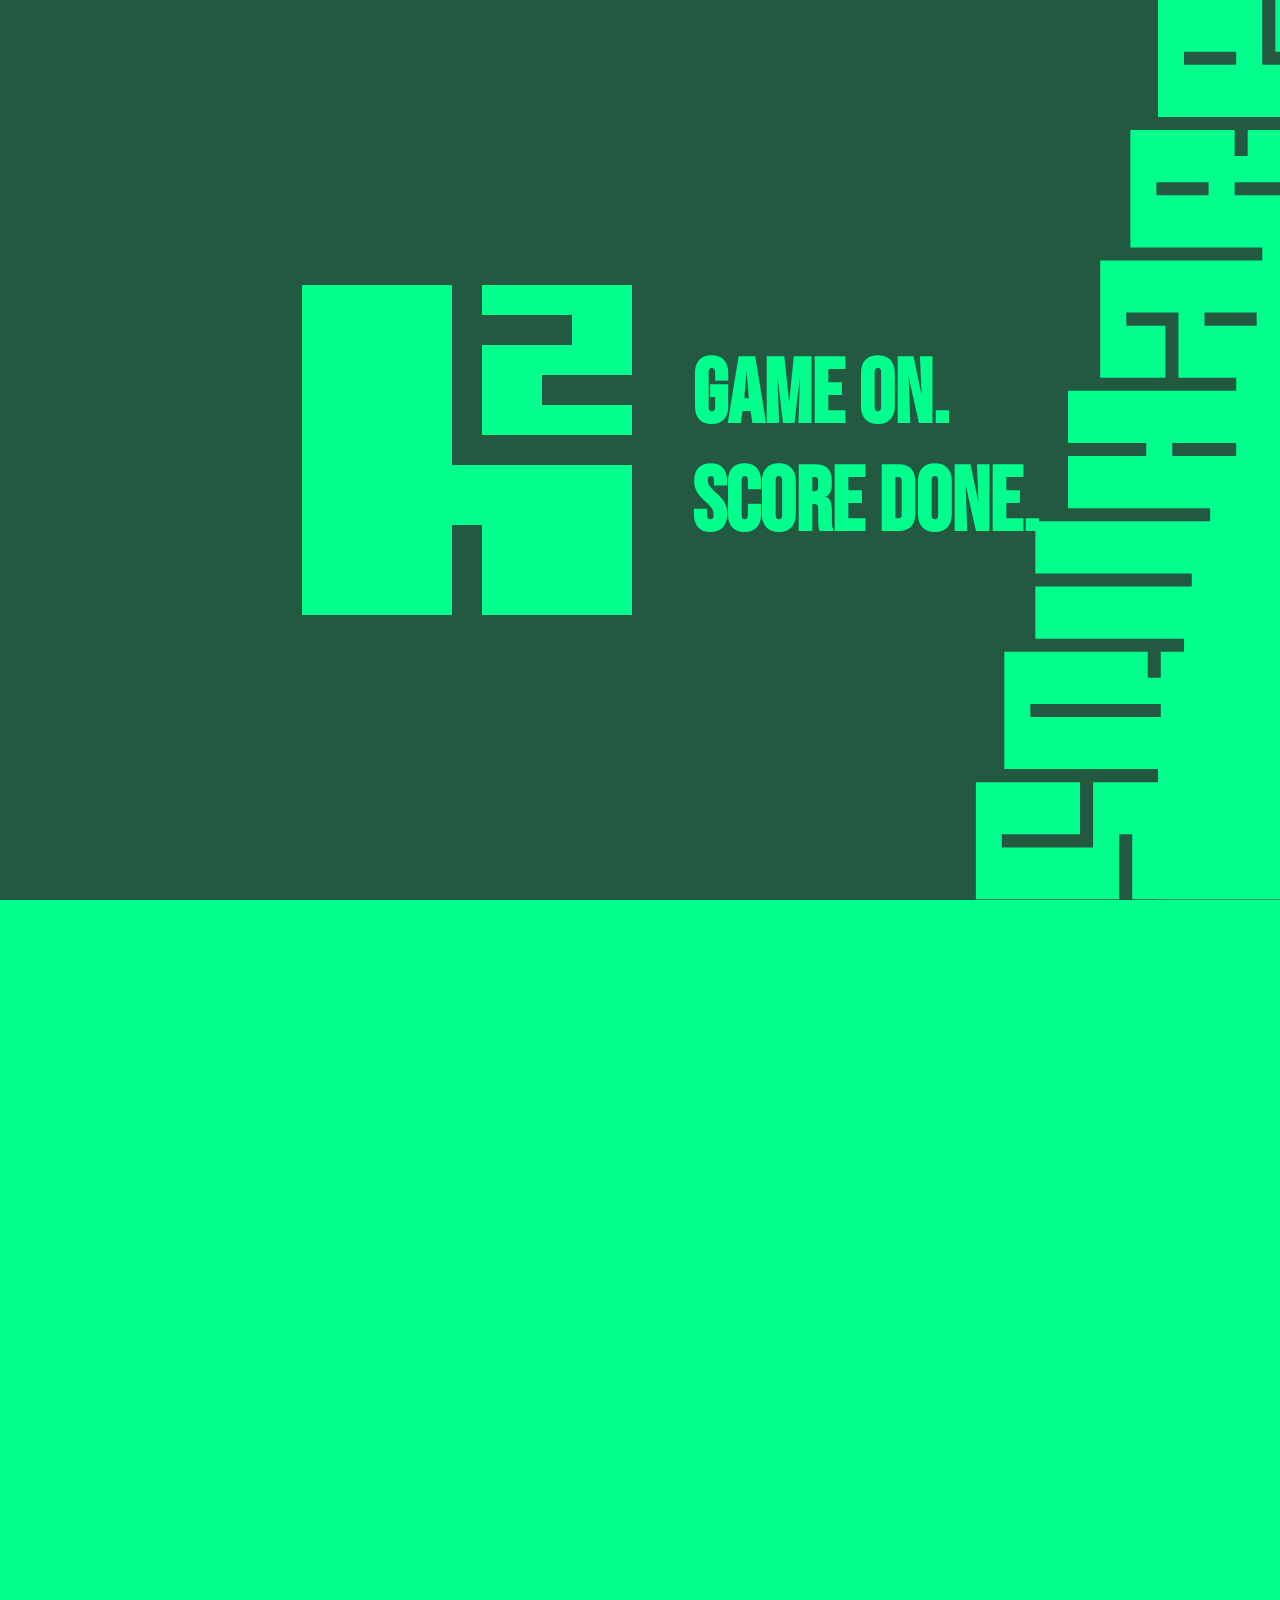
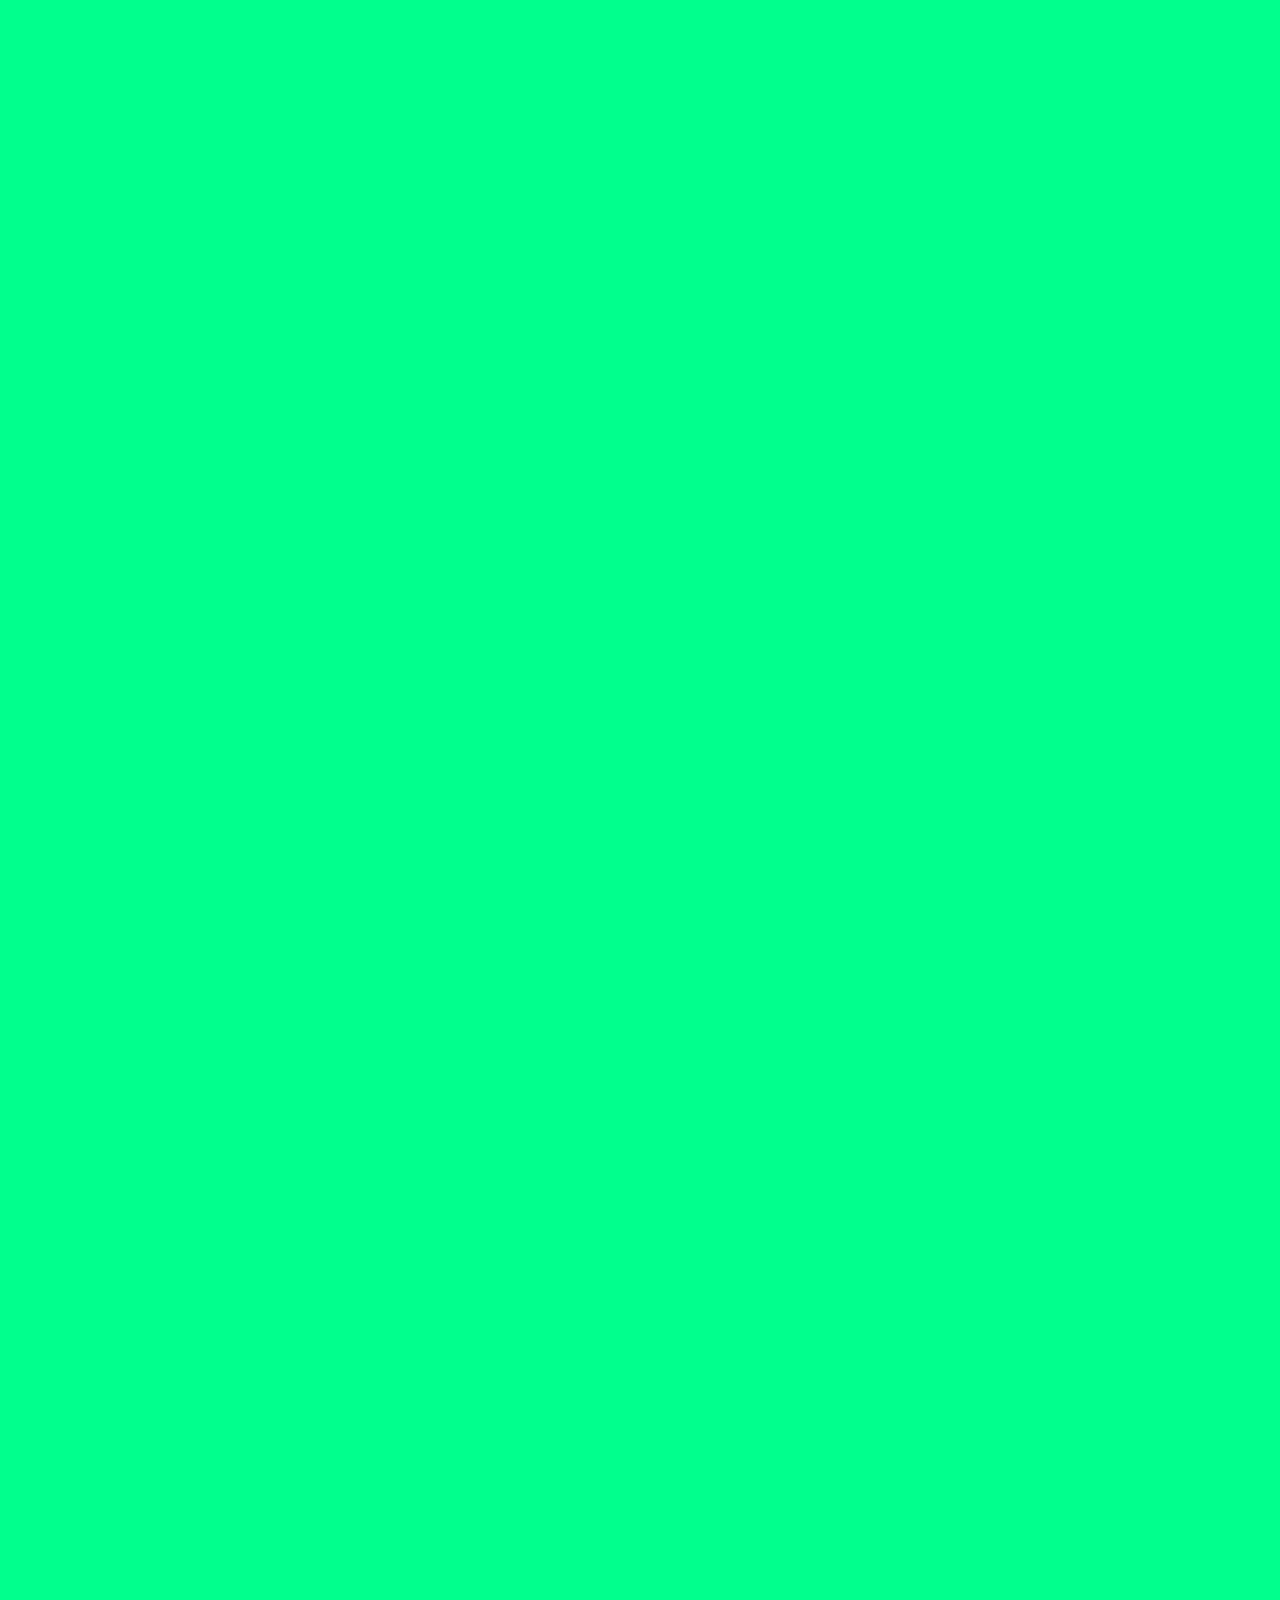
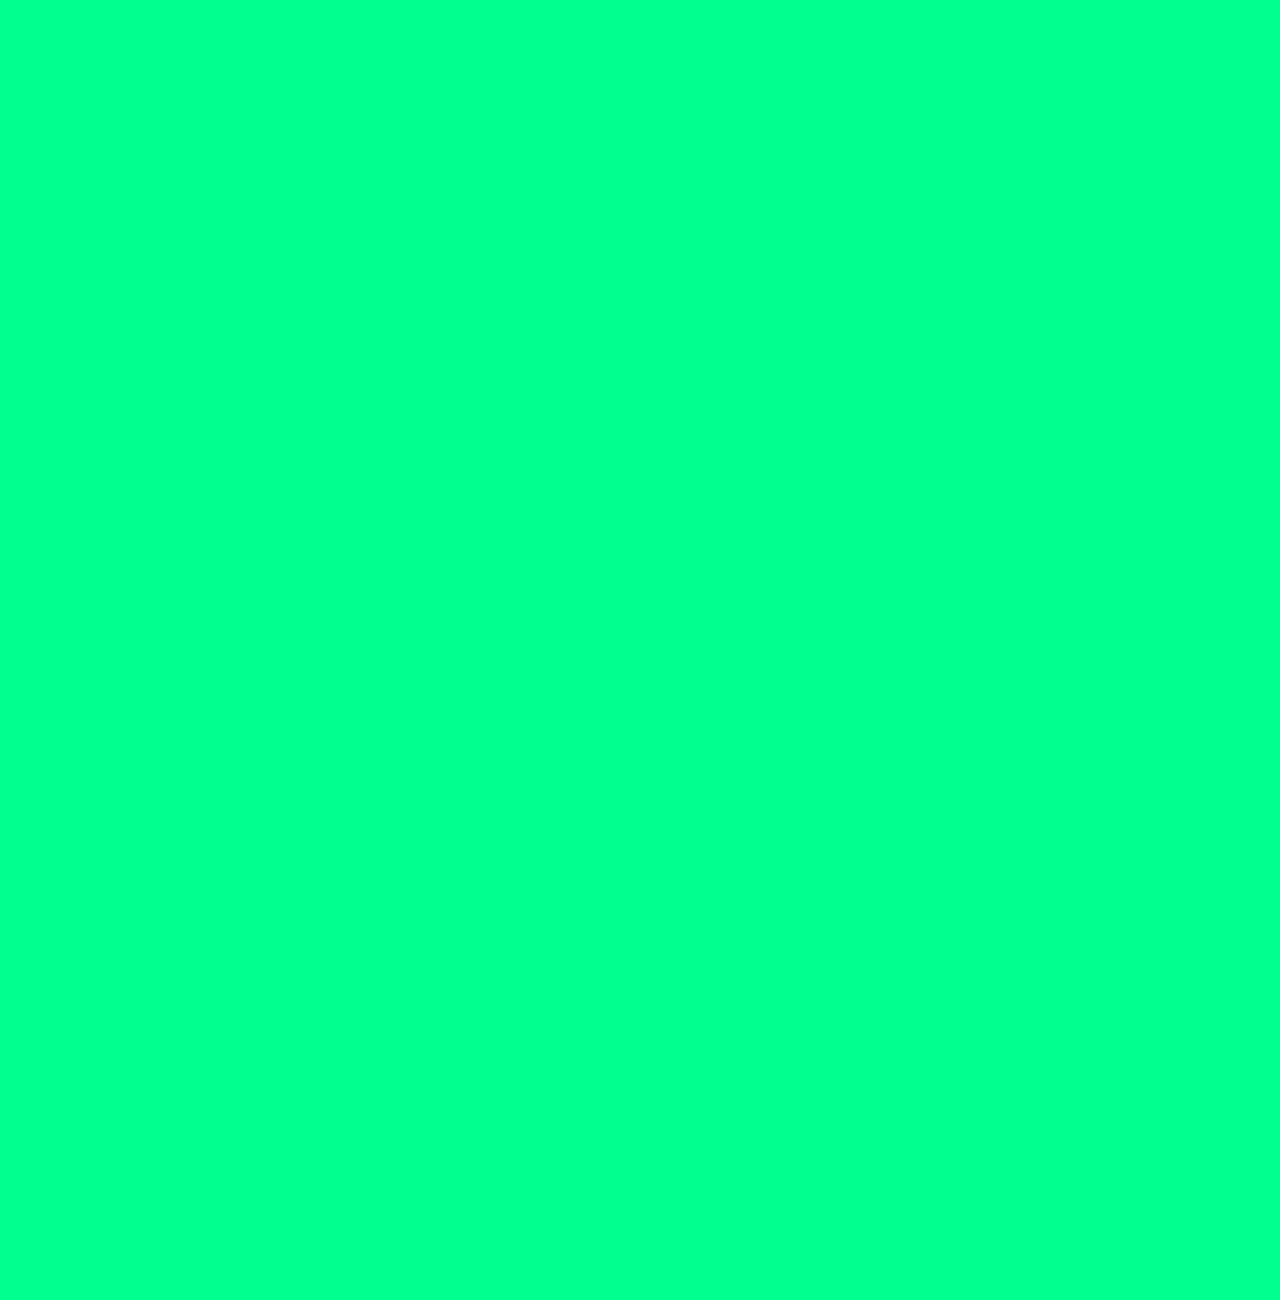
==== about.html @ 6e4e5cfb "work in progress about page" ====
<!doctype html>
<html lang="en">
  <head>
    <meta charset="UTF-8" />
    <meta name="viewport" content="width=device-width, initial-scale=1.0" />
    <title>Document</title>
    <link rel="stylesheet" href="./style.css" />
    <link rel="stylesheet" href="./about.css" />
  </head>
  <body>
    <div class="scroll-container">
      <div class="horizontal">
        <main id="about">
          <section class="about-hero">
            <div class="container-fluid about-hero-content">
              <img
                src="./assets/squhare-transparent.png"
                alt=""
                class="about-hero-logo"
              />
              <span class="about-hero-bio">
                GAME ON.<br />
                SCORE DONE.
              </span>
            </div>
            <img
              src="./assets/squhare-text-down.svg"
              alt="SQUHARE"
              class="about-hero-squhare"
            />
            <!-- section yang pertama muncul -->
          </section>

          <div id="about-who-we-are">
            <p>
              Kami adalah tim pengembang digital scoring yang berawal dari
              lingkungan sekolah dan berkembang melalui berbagai proyek
              pertandingan olahraga nyata. Berawal dari sebuah proyek sederhana,
              kami terus mengembangkan sistem scoring yang lebih modern,
              realtime, dan mudah digunakan untuk berbagai kebutuhan kompetisi
              olahraga.
            </p>
          </div>
        </main>
      </div>
    </div>

    <!-- <div id="about-what-we-do">
      <p>
        Kami menyediakan layanan digital scoring untuk berbagai pertandingan
        olahraga.
      </p>
    </div>

    <section class="about-section-2">
      <div class="container-fluid">
        <p class="text-center">
          Kami menyediakan layanan digital scoring untuk berbagai pertandingan
          olahraga.
        </p>
        <div class="card-grid">
          <div class="card">
            <h3 class="card-heading">Digital Scoring</h3>
            <p>Sistem scoring digital untuk berbagai pertandingan olahraga.</p>
          </div>
          <div class="card">
            <h3 class="card-heading">Realtime Display</h3>
            <p>
              Perubahan skor langsung tampil secara realtime untuk pemain dan
              penonton.
            </p>
          </div>
          <div class="card">
            <h3 class="card-heading">Match History</h3>
            <p>Menyimpan hasil dan riwayat pertandingan dengan rapi.</p>
          </div>
          <div class="card">
            <h3 class="card-heading">Custom Scoring</h3>
            <p>Dapat dikembangkan sesuai kebutuhan cabang olahraga.</p>
          </div>
        </div>
      </div>
    </section> -->

    <script>
      const whoWeAre = document.querySelector("#about-who-we-are");
      const about = document.querySelector("#about");
      const scrollContainer = document.querySelector(".scroll-container");

      window.addEventListener("scroll", () => {
        console.log(window.pageYOffset);
        // const scrollTop = window.pageYOffset;
        // const maxScroll = scrollContainer.offsetHeight - window.innerHeight;

        // const scrollFraction = scrollTop / maxScroll;

        // const maxTranslate = about.clientWidth - window.innerWidth;
        // const translateX = scrollFraction * maxTranslate;

        const scrollTop = window.pageYOffset;
        const inSection = scrollTop / window.innerHeight;
        const translateX = inSection * window.innerWidth;

        if (inSection > 0.5 && inSection < 1.5) {
          whoWeAre.style.opacity = 1;
        } else {
          whoWeAre.style.opacity = 0;
        }

        // if (inSection > 1 && inSection < 2) {
        //   whoWeAre.style.opacity = 1;
        // } else {
        //   whoWeAre.style.opacity = 0;
        // }

        // if (inSection > 2 && inSection < 3) {
        //   document.body.style.backgroundColor = "#235941";
        // } else {
        //   document.body.style.backgroundColor = "#00ff8c";
        // }

        about.style.transform = `translateX(-${translateX}px)`;
      });
    </script>
  </body>
</html>
---- style.css ----
@font-face {
  font-family: "Oswald";
  src: url(./font/Oswald-Bold.ttf);
  /* font-display: swap;   */
}

@font-face {
  font-family: "Bebas";
  src: url(./font/BebasNeue-Regular.ttf);
  /* font-display: swap;   */
}

@font-face {
  font-family: "Poppins";
  src: url(./font/Poppins-Regular.ttf);
  font-display: swap;
  font-weight: 500;
}

@font-face {
  font-family: "Poppins";
  src: url(./font/Poppins-LightItalic.ttf);
  font-display: swap;
  font-weight: 100;
}

:root {
  --height-field: 2000px;
  --width-field: 4000px;
  --scroll-height: 1500px;
  --bg-page: #0b1f16;
  --bg-card: #123324;
  --mint-primary: #86E3CE;
  --text-dark: #051a0f;
  --text-light: #e2faf4;
  --bg-player-label: #86E3CE;
  --bg-control: #071910;
  --border-card: #1c4a35;
  --minus-color: #f87171;
  --plus-color: #34d399;
  --bg-phone: #86E3CE;
  --card-bg: #04142c;
  --accent-yellow: #ffbf49;
  --text-dark: #051a0f;
  --bg-studio: #121212;
  --bg-lightbox: #e8e5db;
  --lightbox-glow: rgba(232, 229, 219, 0.8);
  --film-base: #100f0d;
  --kodak-orange: #ff9800;
}

html {
  scroll-behavior: smooth;
}

* {
  box-sizing: border-box;
  font-family: "Poppins", system-ui, -apple-system, BlinkMacSystemFont, 'Segoe UI', Roboto, Oxygen, Ubuntu, Cantarell, 'Open Sans', 'Helvetica Neue', sans-serif;
}

body {
  margin: 0;
  perspective: 1000px;
}

.flex {
  display: flex;
}

.container {
  height: 100vh;
  width: 100vw;
  background-color: #153225;
  overflow: hidden;
  perspective: 1000px;
}

.content {
  height: 100%;
  width: 100%;
  perspective: 1000px;
  display: flex;
  align-items: center;
  justify-content: center;
  transition: all 0.5s ease-out;
}

.fieldWrapper {
  pointer-events: none;
  position: absolute;
  height: var(--height-field);
  width: var(--width-field);
  display: flex;
  align-items: center;
  justify-content: center;
  transform: translateZ(calc(var(--height-field) * -25 / 100)) rotateX(-2deg) rotateY(20deg) translateX(calc(var(--height-field) * 13 / 10)) translateY(calc(var(--height-field) * -3 / 10));
  transform-style: preserve-3d;
  transition: all 1s ease-out;
}

.fieldWrapper>* {
  transition: all 1s ease-out;
}

.field {
  position: absolute;
  top: 0;
  left: 0;
  height: var(--height-field);
  width: var(--width-field);
  background-color: #235941;
  transform: rotateX(90deg) translateZ(calc(var(--height-field) / -2)) translateY(calc(var(--height-field) * 0 / 10));
  box-shadow: inset 0 0 0 30px #f0f0f8;
}

.field .center {
  width: 100%;
  height: calc(50% - 15px);
  border-bottom: 30px solid #f0f0f8;
}

.field .grid {
  top: 0;
  left: 0;
  height: 100%;
  width: 100%;
  position: absolute;
  display: flex;
  flex-direction: column;
}

.field .grid>* {
  display: flex;
  height: 50%
}

.field .cell {
  width: calc(100% / 4 - 15px);
  border-right: 30px solid #f0f0f8;
}

.page {
  position: absolute;
  top: 0;
  left: 0;
  height: var(--height-field);
  width: var(--width-field);
  /* background-color: rgba(0, 0, 255, 0.344); */
  display: flex;
  align-items: center;
  justify-content: center;
  transform-style: preserve-3d;
  transform: translateZ(calc(var(--height-field) * -5 / 10));
}

.page>* {
  pointer-events: all;
}

.floor {
  position: absolute;
  height: calc(var(--height-field) + 5000px);
  width: 20000px;
  background-color: #235941;
  transform: rotateX(90deg) translateZ(calc((var(--height-field) / -2) - 2px)) translateY(calc(var(--height-field) / 2));
  transition: none;

  /* translateX(-10000px) translateY(calc((var(--height-field) + 5000px) / -2) ); */
}

/* .wall {
  position: absolute;
  bottom: 0;
  left: 0;
  height: calc(var(--height-field) + 5000px);
  width: 20000px;
  background-color: #153225;
  transform: translateZ(calc(var(--height-field) * -2)) translateX(-40%);
  
  translateX(-10000px) translateY(calc((var(--height-field) + 5000px) / -2) );
} */

.viewer {
  transform-style: preserve-3d;
  transform: translateZ(calc(var(--height-field) / 2 * -1 - 2000px));
  height: var(--height-field);
  display: flex;
  align-items: end;
  /* contain: layout paint size; */
}

.viewer svg {
  content-visibility: auto;
  /* height: 100px; */
  /* width: 100px; */
  position: absolute;
  will-change: transform;
}




.tvFrameWrapper {
  height: calc(100vh + 30px);
  width: calc(100vw + 20px);
  position: absolute;
  left: -10px;
  top: -10px;
  pointer-events: none;
  /* transform: rotateY(70deg) rotateX(70deg) translateZ(200px); */
  transform-style: preserve-3d;
}

.tvFrameWrapper * {
  transform-style: preserve-3d;
}


.tvFrameInline,
.tvFrameBlock,
.tvFrameInline>*,
.tvFrameBlock>* {
  position: absolute;
  top: 0;
  height: 100%;
  width: 100%;
}

.tvFrameWrapper>*>* {
  display: flex;
  justify-content: space-between;
}

.tvFrameWrapper>*>*>* {
  background-color: #333;
}

.tvFrameBlock>* {
  flex-direction: column;
}

.tvFrameInline>*>* {
  width: 10px;
  height: 100%;
}

.tvFrameBlock>*>* {
  width: 100%;
  height: 10px;
}

.tvFrameBlockFront>div:last-child {
  display: flex;
  align-items: center;
  justify-content: center;
  color: #f0f0f8;
  font-family: "Poppins";
  font-size: 14px;
}

.tvFrameBlockFront>div:last-child,
.tvFrameBlockBack>div:last-child {
  height: 20px;
}

.tvFrameInlineInside>*,
.tvFrameInlineOutside>*,
.tvFrameBlockInside>*,
.tvFrameBlockOutside>* {
  background-color: #999;
}

.tvFrameInlineInside>* {
  transform: rotateY(90deg) translateZ(5px);
}

.tvFrameBlockInside>* {
  transform: rotateX(90deg) translateZ(-5px);
}

.tvFrameInlineInside>*:last-child {
  transform: rotateY(90deg) translateZ(-5px);
}

.tvFrameBlockInside>*:last-child {
  transform: rotateX(90deg) translateZ(15px);
}

.tvFrameInlineOutside>* {
  transform: rotateY(90deg) translateZ(-5px);
}

.tvFrameBlockOutside>* {
  transform: rotateX(90deg) translateZ(5px);
}

.tvFrameInlineOutside>*:last-child {
  transform: rotateY(90deg) translateZ(5px);
}

.tvFrameBlockOutside>*:last-child {
  transform: rotateX(90deg) translateZ(-5px);
}

.tvFrameInlineFront,
.tvFrameBlockFront {
  transform: translateZ(5px);
}

.tvFrameInlineBack,
.tvFrameBlockBack {
  transform: translateZ(-5px);
}



.containerPage {
  height: 100vh;
  width: 100vw;
  position: fixed;
  transform-style: preserve-3d;
  /* background-color: #0000004e; */
}

.contentPage {
  height: 100vh;
  width: 100%;
  position: absolute;
  bottom: 0;
  display: flex;
  align-items: center;
  box-shadow: inset 0 0 100px 0px #f0f0f824;
  background-color: #235941;
  /* background-color: rgba(255, 0, 0, 0.399); */
}

.hero {
  height: 100%;
  width: 100%;
  display: flex;
  justify-content: center;
  border: 4px solid rgba(255, 255, 255, 0.1);
  transition: all 0.3s ease;
}

.heroContent {
  display: flex;
  width: 100%;
  max-width: 1280px;
}

.content-group {
  display: flex;
  flex-direction: column;
  gap: 8px;
  padding: 32px 0;
}

.content-group h1 {
  color: #f0f0f8;
  font-size: 4rem;
  font-weight: bold;
  line-height: 1.3;
  margin-block: 8px;
}

.content-group p {
  color: #f0f0f8;
  margin-block: 8px;
  font-size: 18px;
}

.content-group button {
  width: fit-content;
  padding: 8px 16px;
  background: #f0f0f8;
  color: #235941;
  font-size: 18px;
  font-weight: bold;
  border: none;
  cursor: pointer;
}

.scoreboard {
  flex: 1;
  display: flex;
  flex-direction: column;
  justify-content: center;
  padding: 32px 0;
}

.scoreboard>* {
  border-inline: 4px solid rgba(255, 255, 255, 0.1);
}

.player-header {
  display: flex;
  border-top: 4px solid rgba(255, 255, 255, 0.1);
  border-bottom: 4px solid rgba(255, 255, 255, 0.1);
}

.player-name {
  flex: 1;
  padding: 8px;
  text-align: center;
  font-size: 2rem;
  font-weight: bold;
  color: #f0f0f8;
}

.player-name:first-child {
  border-right: 2px solid rgba(255, 255, 255, 0.1);
}

.player-name:last-child {
  border-left: 2px solid rgba(255, 255, 255, 0.1);
}

.score-section {
  height: 60%;
  display: flex;
  border-bottom: 4px solid rgba(255, 255, 255, 0.1);
}

.score {
  flex: 1;
  padding: 32px;
  text-align: center;
  font-size: 8rem;
  font-weight: bold;
  display: flex;
  align-items: center;
  justify-content: center;
  color: #f0f0f8;
}

.score:first-child {
  border-right: 2px solid rgba(255, 255, 255, 0.1);
}

.score:last-child {
  border-left: 2px solid rgba(255, 255, 255, 0.1);
}

.control-section {
  display: flex;
  border-bottom: 4px solid rgba(255, 255, 255, 0.1);
}

.control-group {
  flex: 1;
  display: flex;
}

.control-group:first-child {
  border-right: 2px solid rgba(255, 255, 255, 0.1);
}

.control-group:last-child {
  border-left: 2px solid rgba(255, 255, 255, 0.1);
}

.control-group button {
  flex: 1;
  padding: 8px;
  background: transparent;
  border: none;
  color: #f0f0f8;
  font-size: 20px;
  font-weight: bold;
  cursor: pointer;
}

.control-group button:first-child {
  border-right: 4px solid rgba(255, 255, 255, 0.1);
}

.control-group button:last-child {
  border-left: 4px solid rgba(255, 255, 255, 0.1);
}

.control-group span {
  flex: 3;
  padding: 8px;
  text-align: center;
  font-size: 20px;
  font-weight: bold;
  color: #f0f0f8;
}

.fixedContainer {
  height: 100vh;
  width: 100vw;
  position: fixed;
  top: 0;
  overflow: hidden;
}

.aboutContainer {
  display: none;
  height: 100vh;
  width: 100vw;
  top: 100vh;
  position: absolute;
  transition: all 1s ease-out;
}

.aboutFile {
  position: absolute;
  top: 0;
  display: flex;
  flex-direction: column;
  z-index: 2;
  transition: all 1s ease-out;
}

.aboutFile:nth-child(odd) .aboutFileHeader {
  align-self: end;
  border-top-left-radius: 24px;
}

.aboutFile:nth-child(even) .aboutFileHeader {
  align-self: start;
  border-top-right-radius: 24px;
}

.aboutFile:nth-child(1)>*,
.aboutFile:nth-child(3)>* {
  background-color: var(--bg-card);
}

.aboutFile:nth-child(1)>.aboutFileContent {
  display: flex;
  align-items: center;
}

.aboutFile:nth-child(2)>* {
  background-color: #235941;
}

.aboutFile:nth-child(2)>.aboutFileContent {
  padding: 0;
  display: flex;
  align-items: center;
  overflow-x: auto;
  scrollbar-width: none;
}

.aboutFile:nth-child(2)>.aboutFileContent::-webkit-scrollbar {
  width: none;
}

.aboutFile:nth-child(3)>.aboutFileContent {
  display: flex;
  align-items: center;
  justify-content: center;
}
.contact-section {
  display: flex;
  flex-direction: column;
  gap: 1rem;
}
.aboutFile:nth-child(3)>.aboutFileContent .content-group {
  align-items: center;
}

.docum-container {
  display: flex;

}

.aboutFileHeader {
  height: 60px;
  width: 50vw;
}

.aboutFileContent {
  height: 100vh;
  width: 100vw;
  padding: 80px 40px;
  gap: 40px;
  box-sizing: border-box;
}

.deck-container {
  position: relative;
  width: 50%;
  min-width: 400px;
  height: 250px;
  margin-top: 5px;
}

.deck-card {
  position: absolute;
  width: calc(60% - 50px);
  min-width: 300px;
  background-color: var(--card-bg);
  border-radius: 18px;
  padding: 14px;
  color: #f0f0f8;
  border: 2px solid rgba(248, 231, 28, 0.15);
  transition: all 0.4s cubic-bezier(0.25, 1, 0.5, 1);
  cursor: pointer;
  box-shadow: 0 10px 30px rgba(0, 0, 0, 0.5);
}

.pos-back {
  top: 0px;
  right: 0px;
  z-index: 1;
  transform: scale(0.88);
  opacity: 0.7;
  filter: brightness(0.6);
}

.pos-middle {
  top: 35px;
  right: 50px;
  z-index: 2;
  transform: scale(0.94);
  opacity: 0.9;
  filter: brightness(0.85);
}

.pos-front {
  top: 70px;
  right: 100px;
  z-index: 3;
  transform: scale(1);
  opacity: 1;
  filter: brightness(1);
  border-color: var(--accent-yellow);
  box-shadow: 0 15px 35px rgba(0, 0, 0, 0.6);
}

.card-header {
  display: flex;
  justify-content: space-between;
  align-items: center;
  margin-bottom: 12px;
  border-bottom: 1px solid rgba(255, 255, 255, 0.1);
  padding-bottom: 8px;
}

.card-code {
  color: var(--accent-yellow);
  font-family: 'Share Tech Mono', monospace;
  font-size: 1.15rem;
  font-weight: 800;
  letter-spacing: 0.5px;
}

.status-badge-container {
  display: flex;
  align-items: center;
  gap: 6px;
}

.status-badge {
  font-size: 0.6rem;
  font-weight: 800;
  padding: 2px 6px;
  border-radius: 4px;
  display: flex;
  align-items: center;
  gap: 4px;
}

.status-unactive {
  background-color: rgba(239, 68, 68, 0.15);
  color: #f87171;
  border: 1px solid rgba(239, 68, 68, 0.4);
}

.status-pause {
  background-color: rgba(245, 158, 11, 0.15);
  color: #fbbf24;
  border: 1px solid rgba(245, 158, 11, 0.4);
}

.status-active {
  background-color: rgba(16, 185, 129, 0.15);
  color: #34d399;
  border: 1px solid rgba(16, 185, 129, 0.4);
}

.status-dot {
  width: 5px;
  height: 5px;
  border-radius: 50%;
  background-color: currentColor;
  display: inline-block;
}

.round-badge {
  background-color: var(--accent-yellow);
  color: #000;
  font-size: 0.6rem;
  font-weight: 800;
  padding: 2px 6px;
  border-radius: 4px;
}

.school-row {
  display: flex;
  gap: 8px;
  margin-bottom: 8px;
  align-items: center;
}

.school-input {
  flex: 1;
  background-color: transparent;
  border: 1.5px solid var(--accent-yellow);
  border-radius: 6px;
  padding: 6px 10px;
  color: #f0f0f8;
  font-size: 0.75rem;
  font-weight: 700;
  outline: none;
  text-transform: uppercase;
}

.score-box {
  width: 32px;
  height: 32px;
  border: 1.5px solid var(--accent-yellow);
  background-color: rgba(248, 231, 28, 0.05);
  border-radius: 6px;
  display: flex;
  align-items: center;
  justify-content: center;
  font-family: 'Share Tech Mono', monospace;
  color: var(--accent-yellow);
  font-size: 1.15rem;
  font-weight: 800;
  transition: background-color 0.15s;
}

.score-box:hover {
  background-color: rgba(248, 231, 28, 0.2);
}

.btn-row {
  display: flex;
  gap: 6px;
  margin-top: 8px;
}

.btn {
  flex: 1;
  height: 28px;
  border-radius: 6px;
  font-size: 0.7rem;
  font-weight: 800;
  cursor: pointer;
  display: flex;
  align-items: center;
  justify-content: center;
  border: none;
  transition: all 0.2s;
}

.btn-yellow {
  background-color: var(--accent-yellow);
  color: #000;
}

.btn-yellow:hover {
  background-color: #dfcf14;
}

.btn-dark {
  background-color: transparent;
  border: 1.5px solid var(--accent-yellow);
  color: var(--accent-yellow);
}

.btn-dark:hover {
  background-color: rgba(248, 231, 28, 0.1);
}

.instruction-text {
  text-align: center;
  font-size: 0.7rem;
  color: #0b2819;
  font-weight: 700;
  margin-top: 10px;
  opacity: 0.8;
}

.title-section {
  width: 50vw;
  display: flex;
  align-items: center;
  padding-inline: 2rem;
  z-index: 2;
}

.title-section>div {
  width: 100vw;
  display: flex;
  flex-direction: column;
}

.film-scroll-container {
  width: 100%;
  max-width: 100vw;
  overflow-x: auto;
  scroll-behavior: smooth;
  padding: 10px 40px;
  cursor: grab;
  position: relative;
  z-index: 5;
}

.film-scroll-container:active {
  cursor: grabbing;
}

/* Kustomisasi Scrollbar horizontal */
.film-scroll-container::-webkit-scrollbar {
  height: 8px;
}

.film-scroll-container::-webkit-scrollbar-track {
  background: rgba(0, 0, 0, 0.05);
  border-radius: 10px;
}

.film-scroll-container::-webkit-scrollbar-thumb {
  background: rgba(0, 0, 0, 0.2);
  border-radius: 10px;
}

.filmContainer {
  height: 100vh;
  width: 50vw;
  display: flex;
  align-items: center;
  justify-content: center;
}

.filmWrapper {
  display: flex;
  gap: 150px;
  flex-direction: column;
  rotate: -45deg;
  position: relative;
}

.film-strip {
  height: fit-content;
  display: inline-flex;
  background-color: var(--film-base);
  padding: 34px 80px;
  position: relative;
  border-radius: 8px;
  align-items: center;
  width: fit-content;
  transition: all 1s ease-out;
}

.film-strip:nth-child(1) {
  right: -90%;
}

.film-strip:nth-child(2) {
  left: -90%;
}

.film-strip::before,
.film-strip::after {
  content: '';
  position: absolute;
  left: 0;
  right: 0;
  height: 10px;
  background-image: linear-gradient(to right, var(--film-base) 6px, transparent 6px, transparent 18px, var(--film-base) 18px);
  background-size: 24px 10px;
  background-color: #d1ced0;
  border-top: 1px solid #333;
  border-bottom: 1px solid #333;
  z-index: 2;
}

.film-strip::before {
  top: 12px;
}

.film-strip::after {
  bottom: 12px;
}

.film-frame {
  height: 100%;
  margin: 0 16px;
  gap: 10px;
  position: relative;
  flex-shrink: 0;
  display: flex;
  align-items: center;
}

.frame-window {
  width: fit-content;
  height: fit-content;
  background-color: #050505;
  border-radius: 6px;
  overflow: hidden;
  position: relative;
  border: 3px solid #1a1a19;
  box-shadow: inset 0 0 20px rgba(0, 0, 0, 0.8);
  transition: border-color 0.3s, transform 0.3s;
}

.frame-window::after {
  content: '';
  position: absolute;
  inset: 0;
  background: linear-gradient(135deg, rgba(255, 255, 255, 0.08) 0%, rgba(255, 255, 255, 0) 50%, rgba(0, 0, 0, 0.1) 100%);
  pointer-events: none;
  z-index: 6;
}

.frame-roll {
  height: 100px;
}


.handphoneWrapper {
  background-color: #333;
  position: fixed;
  bottom: 30px;
  right: 100px;
  height: 400px;
  width: 200px;
  padding: 10px;
  border-radius: 16px;
  opacity: 0;
  z-index: 3;
  pointer-events: none;
  transition: all 1s ease;
}


.handphoneContent {
  background-color: var(--mint-primary);
  height: 100%;
  width: 100%;
  border-radius: 10px;
  position: relative;
  display: flex;
  padding-bottom: 10px;
  flex-direction: column;
  justify-content: center;
  border: 2px solid #999;
  overflow: hidden;
}

.handphoneHeader {
  width: 100%;
  max-width: 380px;
  display: flex;
  flex-direction: column;
  gap: 20px;
}

.status-bar {
  display: flex;
  justify-content: space-between;
  align-items: center;
  padding: 4px 16px;
  font-size: 0.75rem;
  color: var(--bg-card);
  font-weight: 700;
  position: relative;
  background: linear-gradient(to bottom, #00000065, transparent);
  height: 36px;
}

.status-bar-left,
.status-bar-right {
  display: flex;
  align-items: center;
  gap: 8px;
  z-index: 2;
}

.camera {
  position: absolute;
  left: 50%;
  top: 50%;
  transform: translate(-50%, -50%);
  width: 10px;
  height: 10px;
  background-color: #000000;
  border-radius: 20px;
  display: flex;
  align-items: center;
  justify-content: flex-end;
  z-index: 1;
}

/* Baterai Custom */
.battery {
  width: 20px;
  height: 10px;
  border: 1.5px solid var(--bg-card);
  border-radius: 3px;
  padding: 0.5px;
  position: relative;
  display: flex;
  align-items: center;
  margin-left: 2px;
}

.battery::after {
  content: '';
  position: absolute;
  right: -3px;
  width: 1.5px;
  height: 4px;
  background-color: var(--bg-card);
  border-radius: 0 1px 1px 0;
}

.battery-level {
  height: 100%;
  width: 78%;
  /* Tingkat daya baterai */
  background-color: var(--bg-card);
  border-radius: 1px;
  margin: 1px;
}

.mobile-container {
  width: 100%;
  max-width: 380px;
  display: flex;
  padding-inline: 10px;
  flex-direction: column;
  gap: 20px;
  scrollbar-width: none;
  overflow: auto;
}

.mobile-container::-webkit-scrollbar {
  width: none;
}

/* PANEL / KARTU TIM */
.card {
  background-color: var(--bg-card);
  border-radius: 10px;
  padding: 10px;
  border: 2px solid var(--border-card);
}

/* HEADER NAMA TIM */
.card-header {
  text-align: center;
  margin-bottom: 16px;
  padding-bottom: 10px;
  font-size: 1rem;
  letter-spacing: 0.05em;
  font-weight: 800;
  color: var(--mint-primary);
  border-bottom: 3px solid var(--mint-primary);
}

/* DAFTAR BARIS PEMAIN */
.player-list {
  display: flex;
  flex-direction: column;
  gap: 12px;
}

.player-row {
  display: flex;
  height: 25px;
  border-radius: 8px;
  overflow: hidden;
  box-shadow: 0 2px 6px rgba(0, 0, 0, 0.15);
}

/* KOTAK KIRI (NOMOR/NAMA) */
.player-label-box {
  background-color: var(--bg-player-label);
  flex: 1;
  display: flex;
  align-items: center;
  padding-inline: 8px;
}

.player-label-input {
  background: transparent;
  border: none;
  width: 100%;
  font-weight: 800;
  color: var(--text-dark);
  font-size: 0.6rem;
  outline: none;
}

/* KOTAK KANAN (KONTROL SKOR) */
.score-control-box {
  background-color: var(--bg-control);
  display: flex;
  align-items: center;
  width: fit-content;
  border-left: 1px solid rgba(0, 0, 0, 0.2);
}

.btn-control {
  width: 20px;
  height: 100%;
  border: none;
  background: transparent;
  font-size: 0.6rem;
  font-weight: 800;
  cursor: pointer;
  display: flex;
  color: var(--mint-primary);
  align-items: center;
  justify-content: center;
  transition: background-color 0.1s, transform 0.05s;
}

.btn-control:hover {
  background-color: rgba(52, 211, 153, 0.15);
}


.score-display {
  flex: 1;
  width: 20px;
  text-align: center;
  font-family: "Poppins";
  font-size: 0.8rem;
  font-weight: 800;
  color: var(--mint-primary);
}

/* BARIS TOTAL (BAWAH) */
.total-row {
  display: flex;
  height: 30px;
  border-radius: 6px;
  overflow: hidden;
  margin-top: 16px;
  background-color: var(--mint-primary);

  border: 2px solid var(--mint-primary);
}

.total-label-box {
  background-color: var(--mint-primary);
  color: var(--text-dark);
  flex: 1;
  display: flex;
  align-items: center;
  padding-inline: 8px;
  font-weight: 800;
  font-size: 0.6rem;
  letter-spacing: 0.05em;
}

.total-score-box {
  background-color: var(--bg-control);
  display: flex;
  align-items: center;
  justify-content: center;
  width: 128px;
  font-family: 'Share Tech Mono', monospace;
  font-size: 0.8rem;
  font-weight: 800;
  border-radius: 4px;
  color: var(--mint-primary);
  border-left: 1px solid rgba(0, 0, 0, 0.2);
}








.left-section {
  flex: 1;
  padding: 64px;
  display: flex;
  position: fixed;
  top: 0;
  left: 0;
  height: 100%;
  flex-direction: column;
  justify-content: center;
  background: linear-gradient(to right, #235941ae, #23594172, transparent);
  backdrop-filter: blur(1px);
  opacity: 1;
  transition: all 1s ease;
}

.top-section {
  flex: 1;
  padding: 12px;
  display: flex;
  position: fixed;
  top: 60px;
  left: 0;
  height: fit-content;
  width: 100vw;
  flex-direction: column;
  align-items: center;
  opacity: 0;
  transform-style: preserve-3d;
  transition: all 1s ease;
}

.top-section .content-group {
  align-items: center;
  transform: rotateX(-20deg);
}

.top-section .content-group>* {
  text-align: center;
}

.contact-section .content-group {
  text-align: center;
}


.overlayScroll {
  pointer-events: none;
  top: 0;
  position: fixed;
  height: 100vh;
  width: 100vw;
  background-color: transparent;
  overflow-y: scroll;
  scrollbar-width: none;
}

.overlayScroll::-webkit-scrollbar {
  width: none;
}

#scroll {
  height: calc(100vh + var(--scroll-height));
}

.fieldWrapper,
.field,
.page {
  will-change: transform;
}

.loadingWrapper {
  position: fixed;
  top: 0;
}

.loadingWrapper>* {
  height: 20px;
  aspect-ratio: 1 / 1;
  border-radius: 100%;
  position: absolute;
  top: -220px;
  left: -220px;
  will-change: height;
  transform: translate(-50%, -50%);
  transition: all 0.8s ease;
}

.loading-back {
  background-color: #333;
  padding: 200px;
}

.loading-front {
  transition-delay: 0.3s;
  background-color: #999;
  opacity: 0.5;
}


.infoScroll {
  width: 100%;
  position: fixed;
  font-size: 12px;
  bottom: 0;
  display: flex;
  justify-content: center;
  margin-block: 10px;
  color: #f0f0f8;
  pointer-events: none;
}

.infoScrollContent {
  font-family: "Poppins";
  font-weight: 100;
  border: 1px solid rgba(255, 255, 255, 0.3);
  border-radius: 20px;
  padding: 3px 18px;
  opacity: 1;
  transform: skewX(-10deg);
  transition: all 1s ease;
}

.infoSlider {
  position: fixed;
  top: 60px;
  right: 0;
  height: calc(100vh - 60px);
  width: fit-content;
  /* box-sizing: border-box; */
  padding: 10px;
  display: flex;
  justify-content: center;
  align-items: center;
  opacity: 0;
  transition: all 0.8s ease;
}

.infoSliderWrapper {
  height: calc(80vh - 60px);
  max-height: 500px;
  width: fit-content;
  position: relative;
  display: flex;
  justify-content: center;
}

.infoSliderBar {
  position: absolute;
  width: 0.5px;
  height: 100%;
  background-color: rgba(255, 255, 255, 0.3);
}

.infoSliderBarActive {
  position: absolute;
  width: 0.5px;
  height: 0%;
  background-color: rgb(255, 255, 255);
}

.infoSliderArrow {
  position: absolute;
  height: 10px;
  top: 0;
  aspect-ratio: 1 / 1;
}




.introContainer {
  height: var(--diagonal);
  z-index: 99;
  aspect-ratio: 1 / 1;
  background-color: #95f2c8;
  position: absolute;
  border-radius: 100%;
  top: 50vh;
  left: 50vw;
  display: flex;
  align-items: center;
  justify-content: center;
  transform: translate(-50%, -50%) scale(1);
  overflow: hidden;
  transition: transform 1s ease-in;
}

.introContainer * {
  font-family: "Bebas";
  color: #0b301f;
  text-wrap: nowrap;
}

.introContent {
  height: 100vh;
  display: flex;
  align-items: center;
  justify-content: center;
  width: 100vw;
}

.introText {
  display: flex;
  flex-direction: column;
  align-items: center;
  justify-content: center;
}

.introText>div:nth-child(1) {
  letter-spacing: 1px;
  font-size: 10vw;
}

.introText>div:nth-child(2) {
  font-family: "Poppins";
  letter-spacing: 1rem;
  font-size: 2vw;
}

@media (max-width: 850px) {
  .container {
    height: 100dvh;
  }

  .heroContent {
    flex-direction: column;
  }

  .scoreboard {
    padding: 0;
  }

  .top-section .content-group h1 {
    font-size: 1.5rem !important;
  }

  .top-section .content-group p {
    font-size: 0.8rem !important;
    margin: 0;
  }

  .score {
    display: flex;
    align-items: center;
    justify-content: center;
  }

  .introText>div:nth-child(1) {
    letter-spacing: 1px;
    font-size: 14vw;
  }

  .introText>div:nth-child(2) {
    letter-spacing: 1vw;
    font-size: 6vw;
  }

  .left-section {
    width: 100vw;
    padding: 2rem;
  }

  .content-group h1 {
    font-size: 3rem !important;
  }

  .content-group p {
    color: #f0f0f8;
    margin-block: 8px;
    font-size: 18px;
  }

  .deck-container {
    display: flex;
    align-items: center;
    justify-content: center;
  }
  .deck-card {
    right: unset;
  }

  .aboutContainer {
    height: 100dvh;
  }

  .aboutFile:nth-child(1)>.aboutFileContent {
    flex-direction: column;
  }
  .aboutFile:nth-child(3)>.aboutFileContent h1 {
    font-size: 2.5rem !important;
  }

  .introContainer {
    top: 50dvh;
  }
}

@media (max-width: 520px) {
  .content-group:nth-child(1) {
    padding-bottom: 0;
  }

  .content-group:nth-child(2) {
    padding-top: 0;
  }

  .handphoneWrapper {
    transform: scale(0.8);
  }
}
---- about.css ----
@import url("https://fonts.googleapis.com/css2?family=Bebas+Neue&display=swap");
@import url("https://fonts.googleapis.com/css2?family=Inter:ital,opsz,wght@0,14..32,100..900;1,14..32,100..900&display=swap");

* {
  font-family: "Inter";
}

html,
body {
  margin: 0;
  padding: 0;
}

body {
  background-color: #00ff8c;
  overflow-x: hidden;
  transition: 0.5s;
}

/* section {
  width: 100%;
  height: 100vh;
} */

.container-fluid {
  width: 100%;
  max-width: 1440px;
}

.about-hero {
  width: 100vw;
  height: 100vh;
  flex-shrink: 0;
  background-color: #235941;
  display: flex;
  justify-content: center;
  align-items: center;
  flex-wrap: wrap;
  position: relative;
}

.about-hero-content {
  display: flex;
  justify-content: center;
  align-items: center;
  flex-wrap: wrap;
}

.about-hero-logo {
  width: 50vh;
  height: 50vh;
}

.about-hero-bio {
  color: #00ff8c;
  font-family: "Bebas Neue";
  font-weight: 900;
  font-size: 10vh;
}

.about-hero-squhare {
  width: 100vh;
  position: absolute;
  right: -35vh;
  transform: rotateZ(-90deg);
}

/* .about-hero-heading {
  width: 100%;
  color: #fff;
  font-family: "Bebas Neue";
  font-weight: 900;
  font-size: 5rem;
  text-align: center;
  text-transform: uppercase;
  margin: 0;
  bottom: -1.5rem;
  display: flex;
  justify-content: space-between;
  position: absolute;
} */

.about-section {
  width: 100vw;
  height: 100vh;
  flex-shrink: 0;
  font-size: 1.618rem;
  color: #235941;
  padding: 1rem;
  display: flex;
  justify-content: center;
  align-items: center;
  position: relative;
}

.about-heading {
  font-family: "Bebas Neue";
  font-weight: 900;
  font-size: 3rem;
  text-align: center;
  text-transform: uppercase;
  margin: 0;
  bottom: -1rem;
  position: absolute;
}

.about-section-2 {
  font-size: 1.618rem;
  background-color: #235941;
  color: #fff;
  padding: 1rem;
  display: flex;
  justify-content: center;
}

.card {
  padding-top: 96px;
  background-color: #fff;
  color: #235941;
  position: relative;
}

.card-grid {
  display: grid;
  grid-template-columns: repeat(auto-fit, minmax(200px, 1fr));
  gap: 16px;
}

.card-heading {
  font-family: "Bebas Neue";
  font-weight: 900;
  font-size: 4rem;
  text-transform: uppercase;
  margin: 0;
  top: -10px;
  left: -2px;
  position: absolute;
}

.text-center {
  text-align: center;
}

.bg-white {
  background-color: #fff;
  margin: 0;
}

.scroll-container {
  height: 500vh;
  position: relative;
}

.horizontal {
  position: sticky;
  top: 0;
  height: 100vh;
  overflow: hidden;
}

main#about {
  display: flex;
  height: 100vh;
  width: 400vw;
  will-change: transform;
  position: relative;
}

#about-who-we-are {
  width: 150vw;
  height: 100vh;
  opacity: 0;
  transition: 0.5s;
  display: flex;
  align-items: center;
  position: relative;
}

#about-who-we-are > p {
  position: sticky;
  left: 0;
  width: 80vw;
  max-width: 1440px;
  font-size: 1.618rem;
  text-align: justify;
  color: #235941;
}

#about-what-we-do {
  width: 100vw;
  height: 100vh;
  position: fixed;
  top: 0;
  opacity: 0;
  transition: 0.5s;
  display: grid;
  place-items: center;
}

#about-what-we-do > p {
  width: 90%;
  max-width: 1440px;
  font-size: 1.618rem;
  text-align: center;
  color: #235941;
}
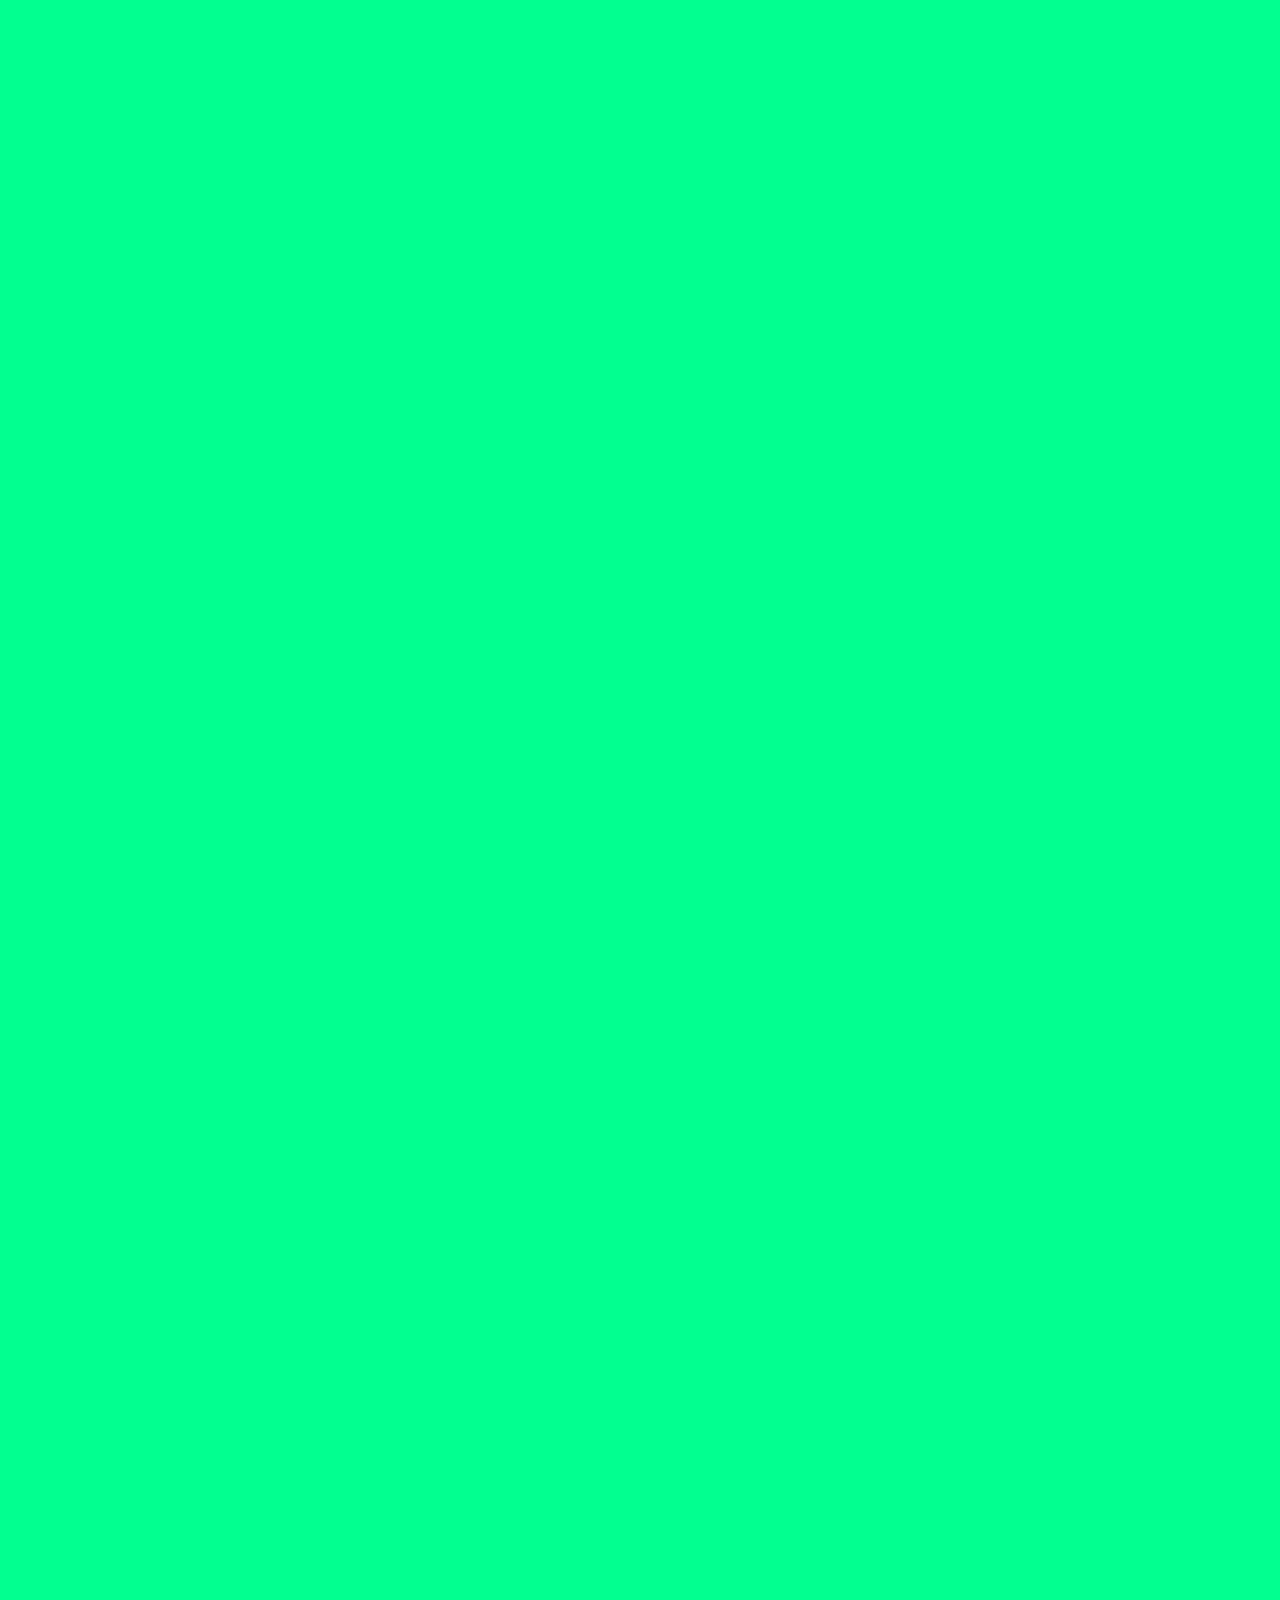
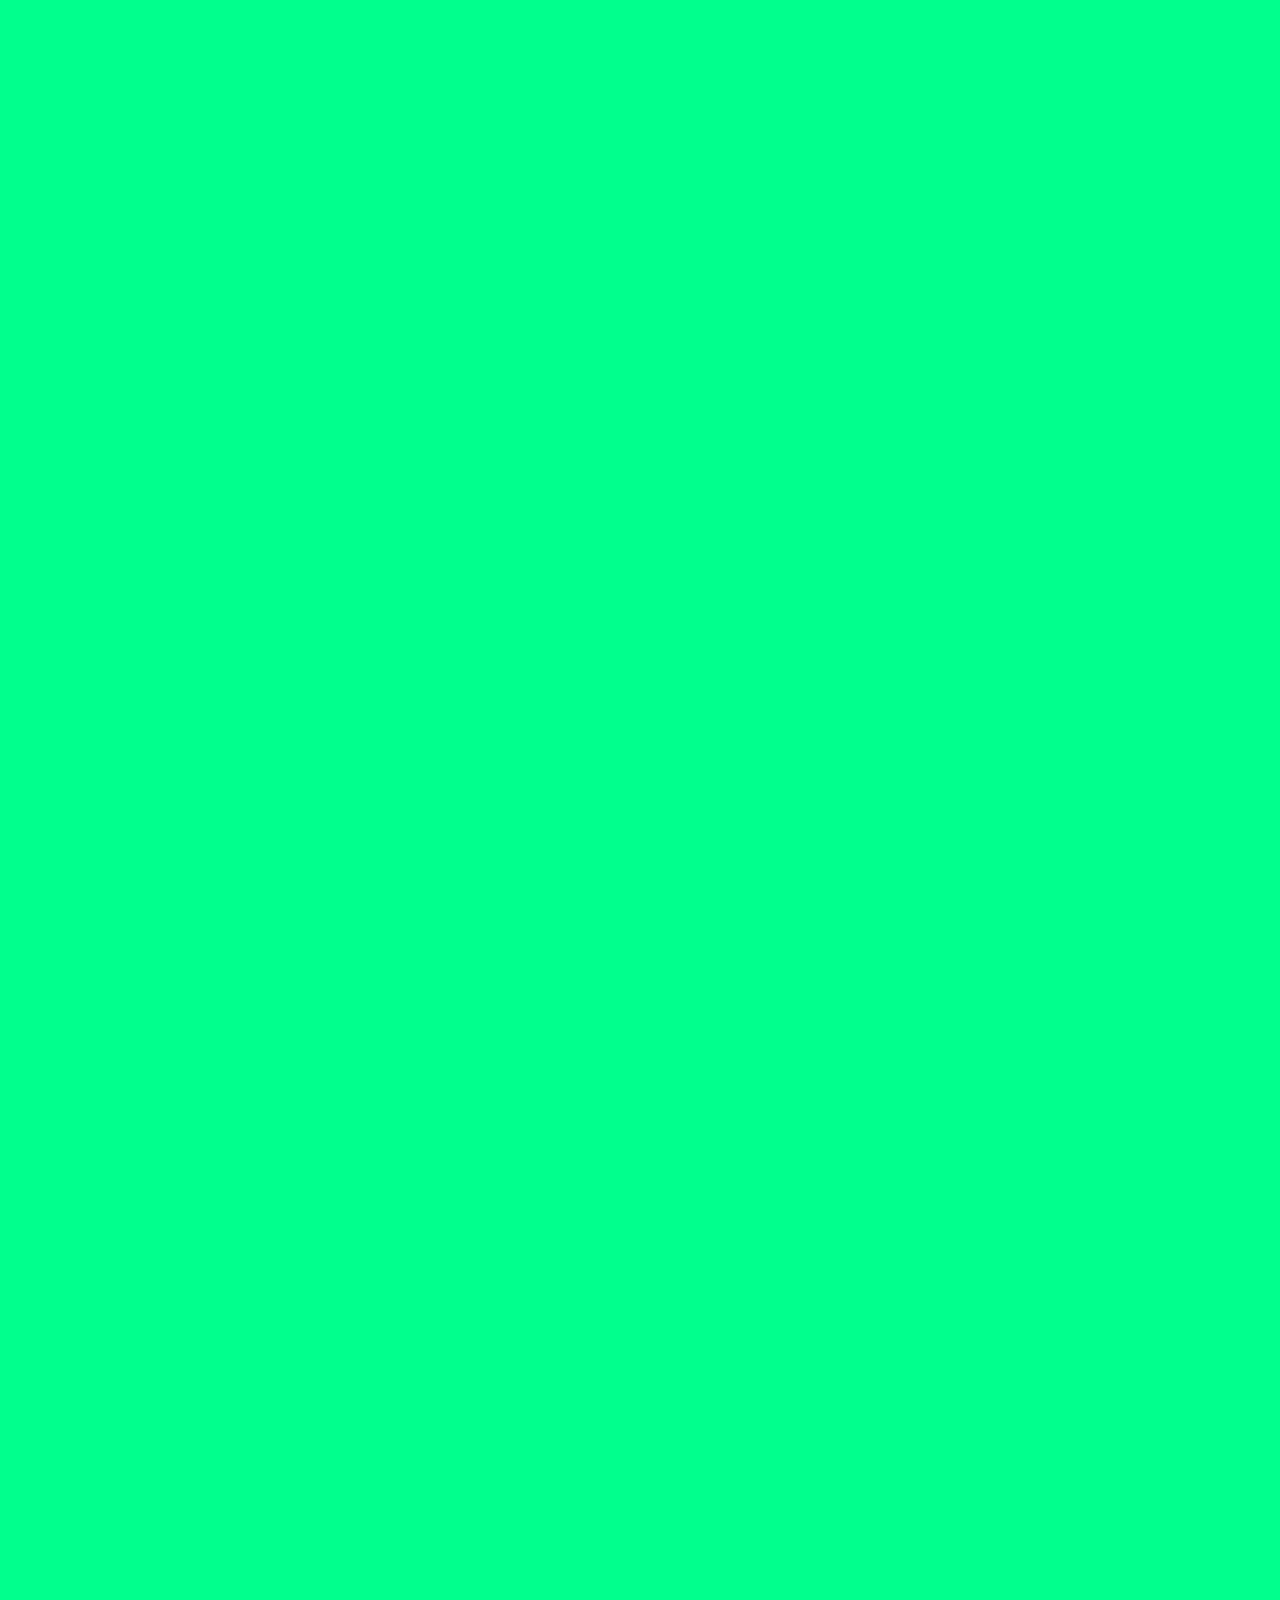
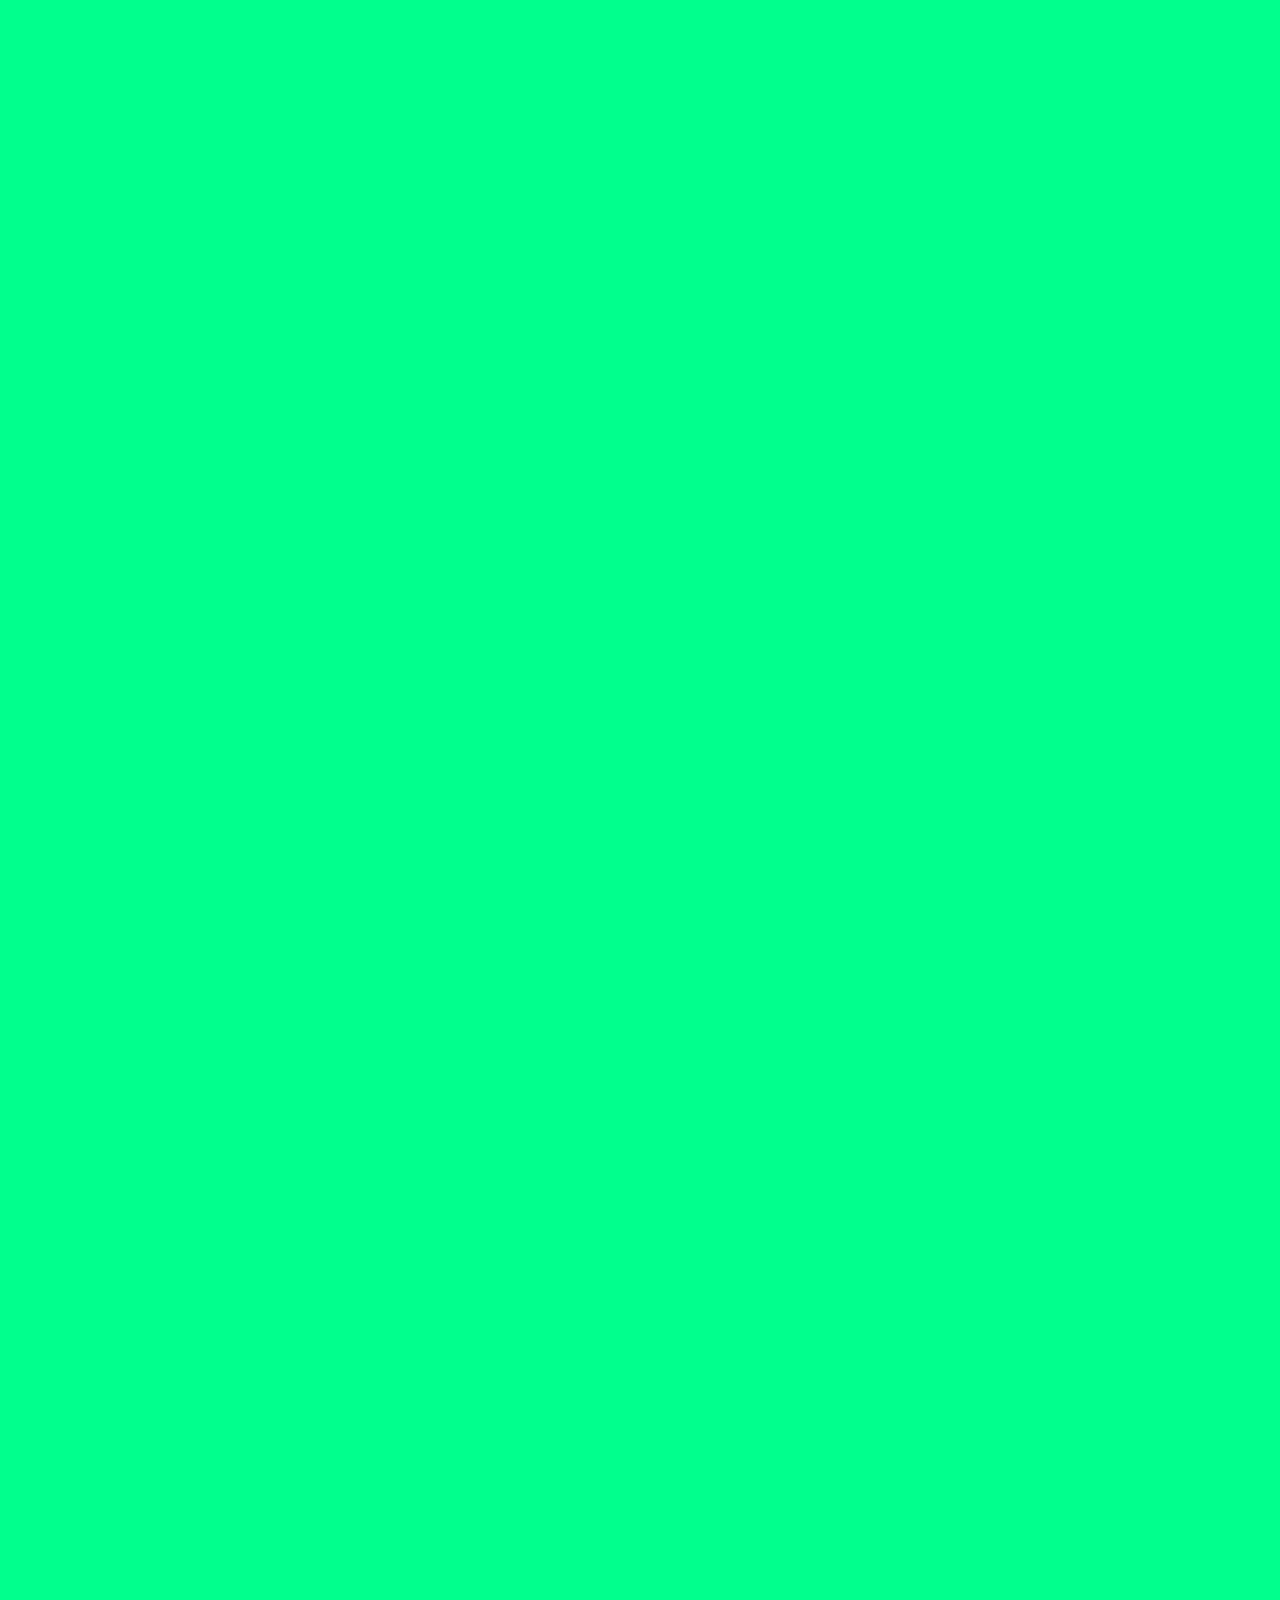
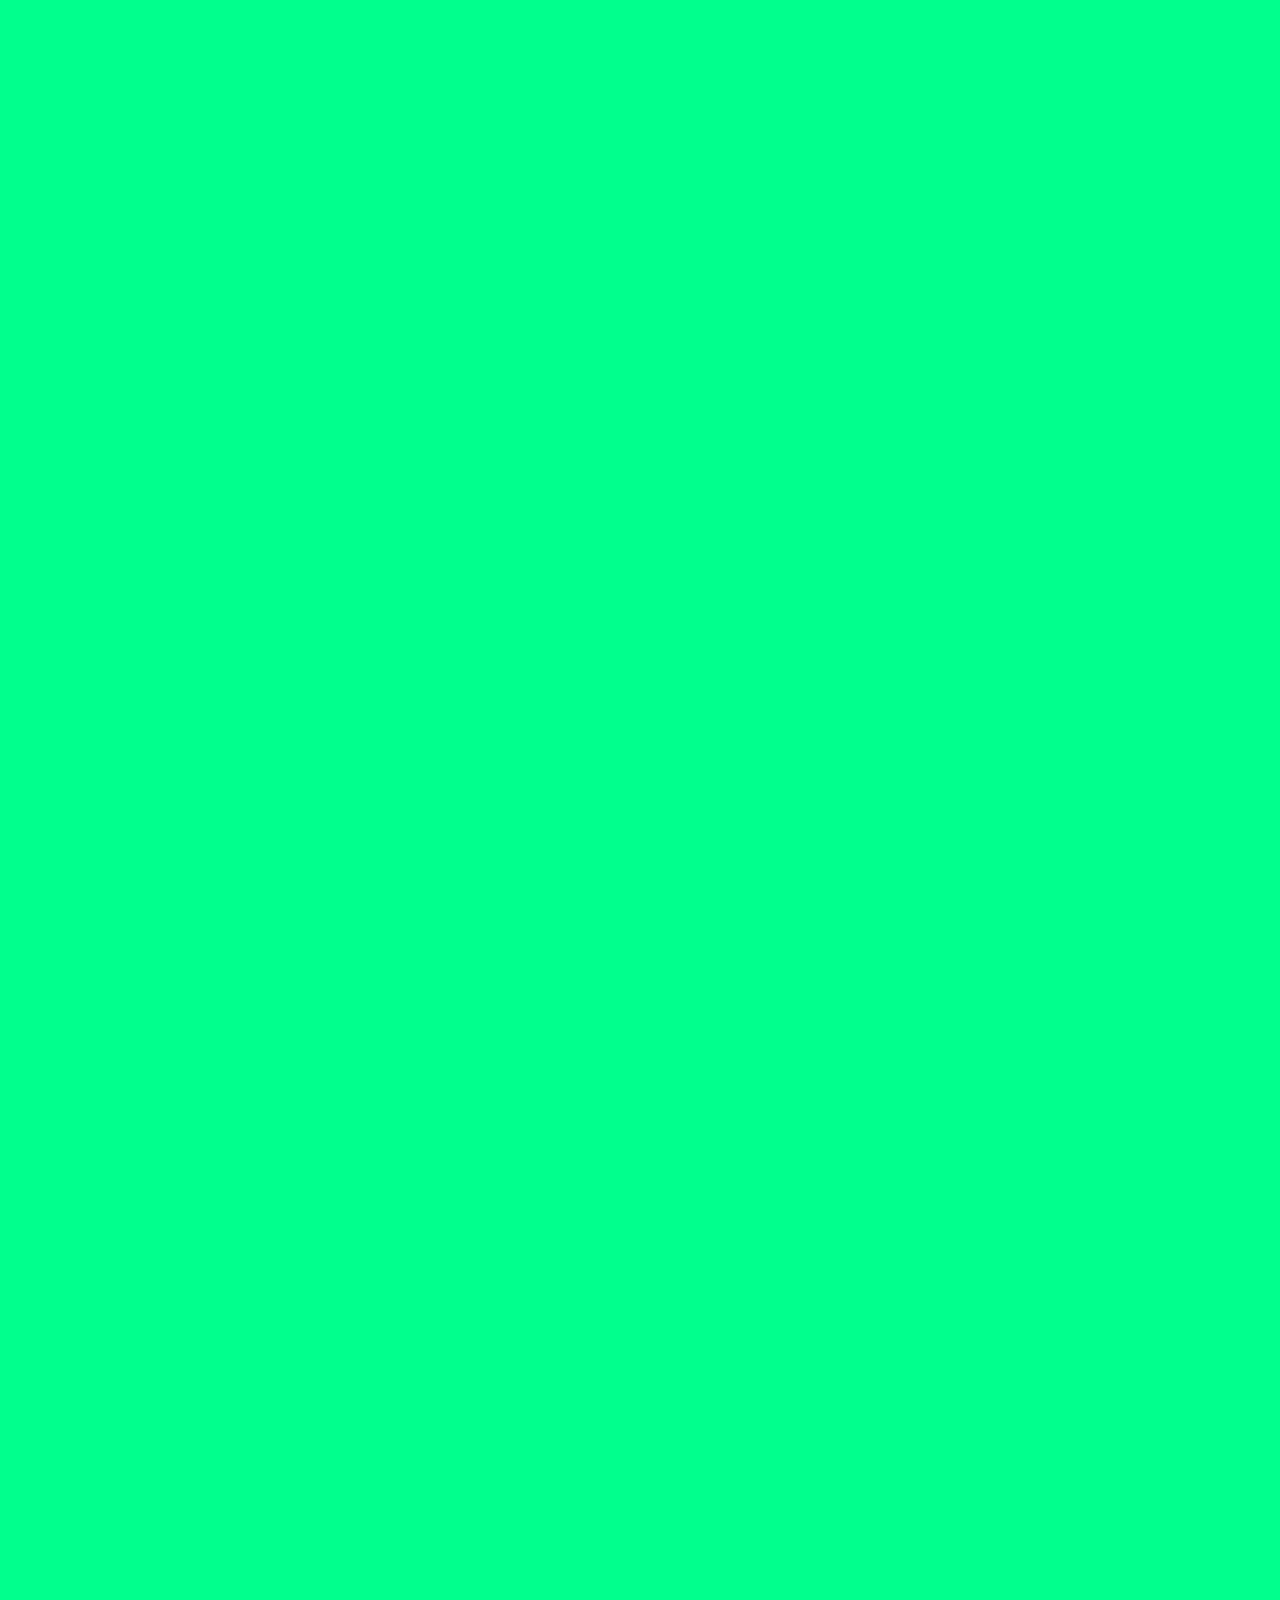
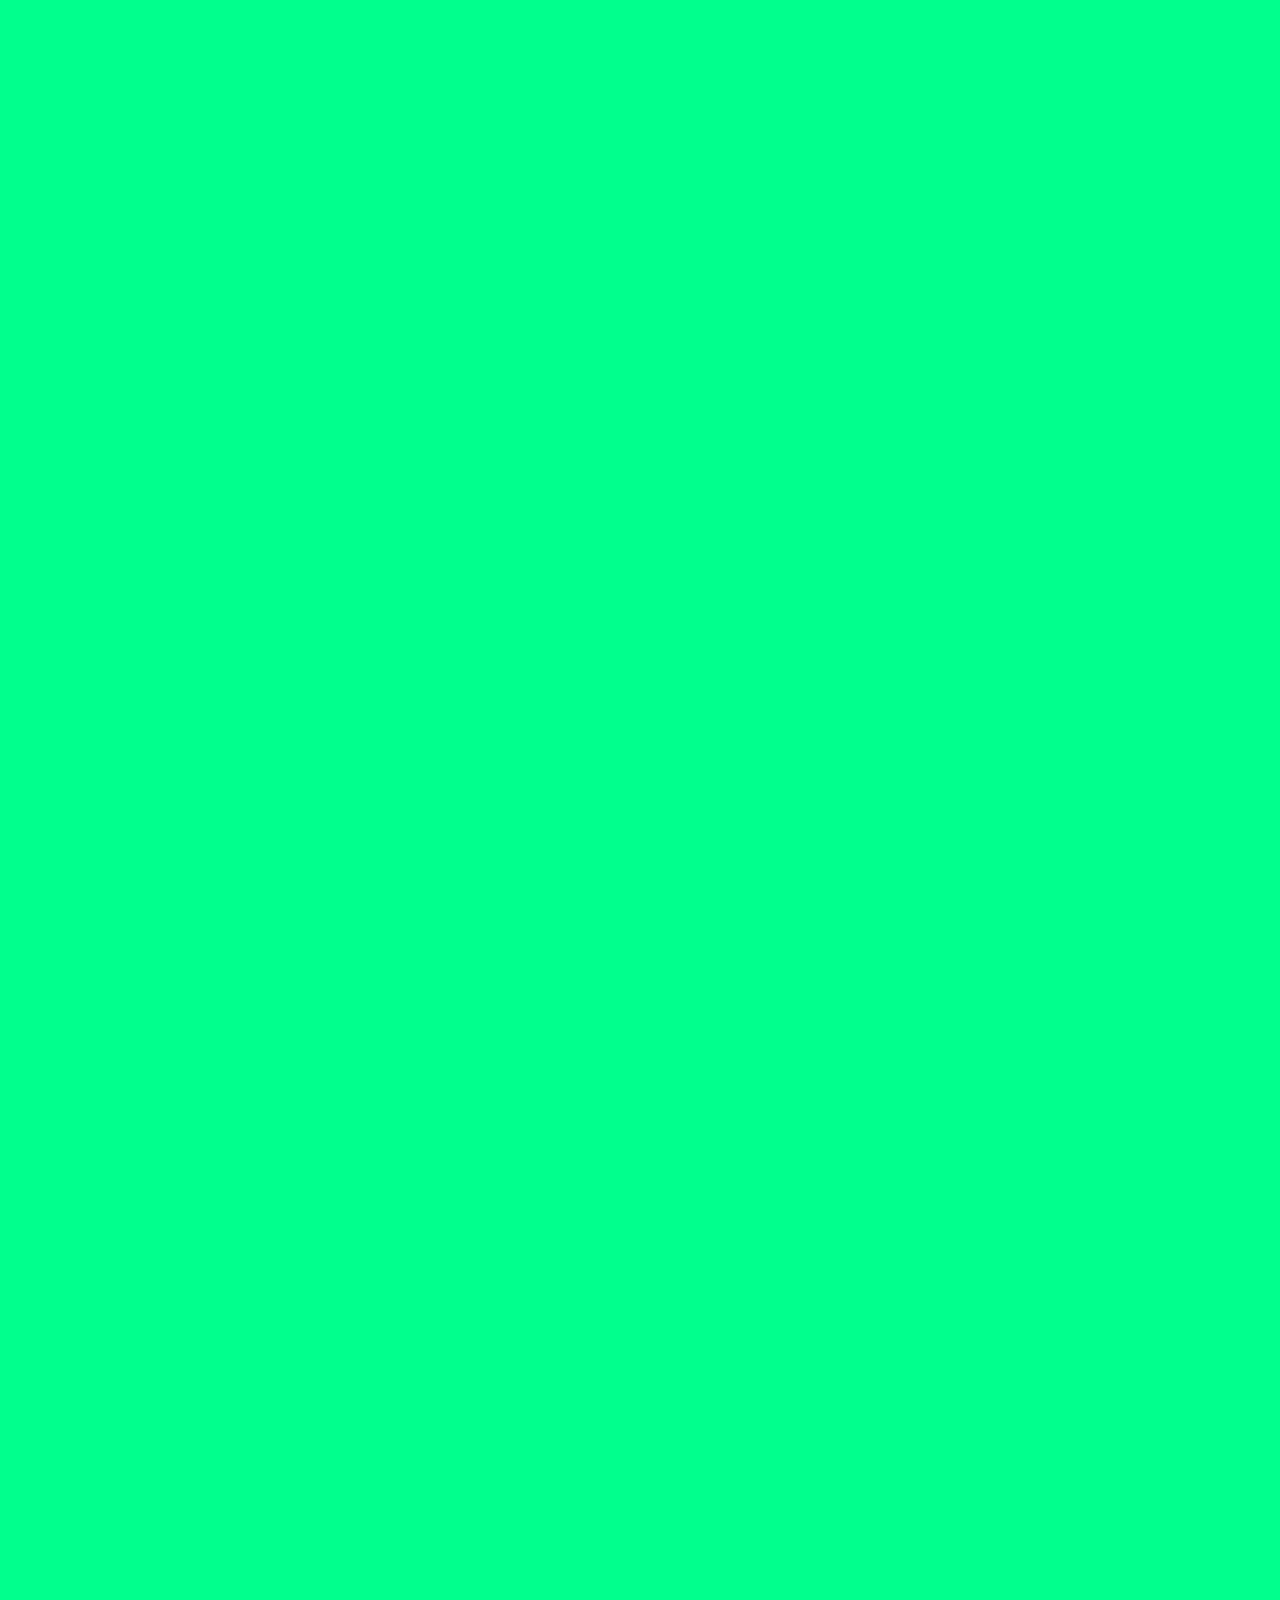
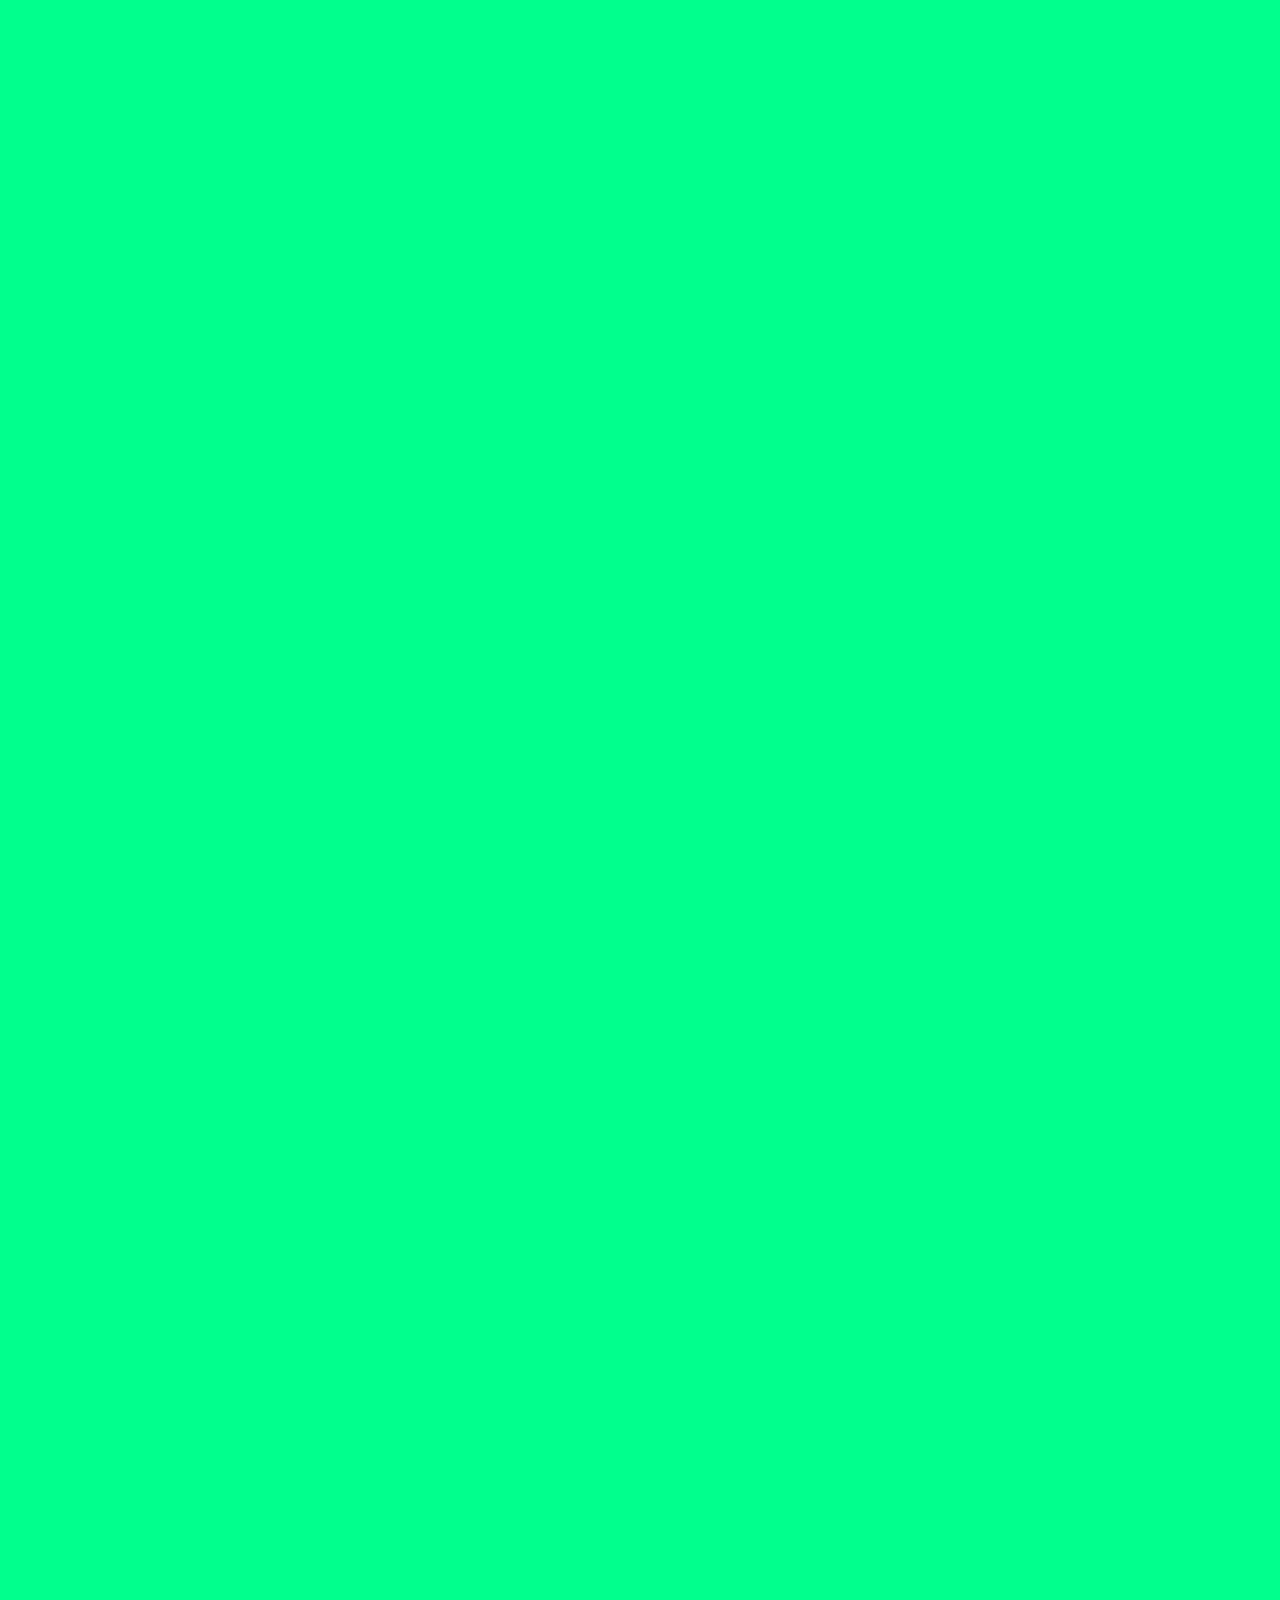
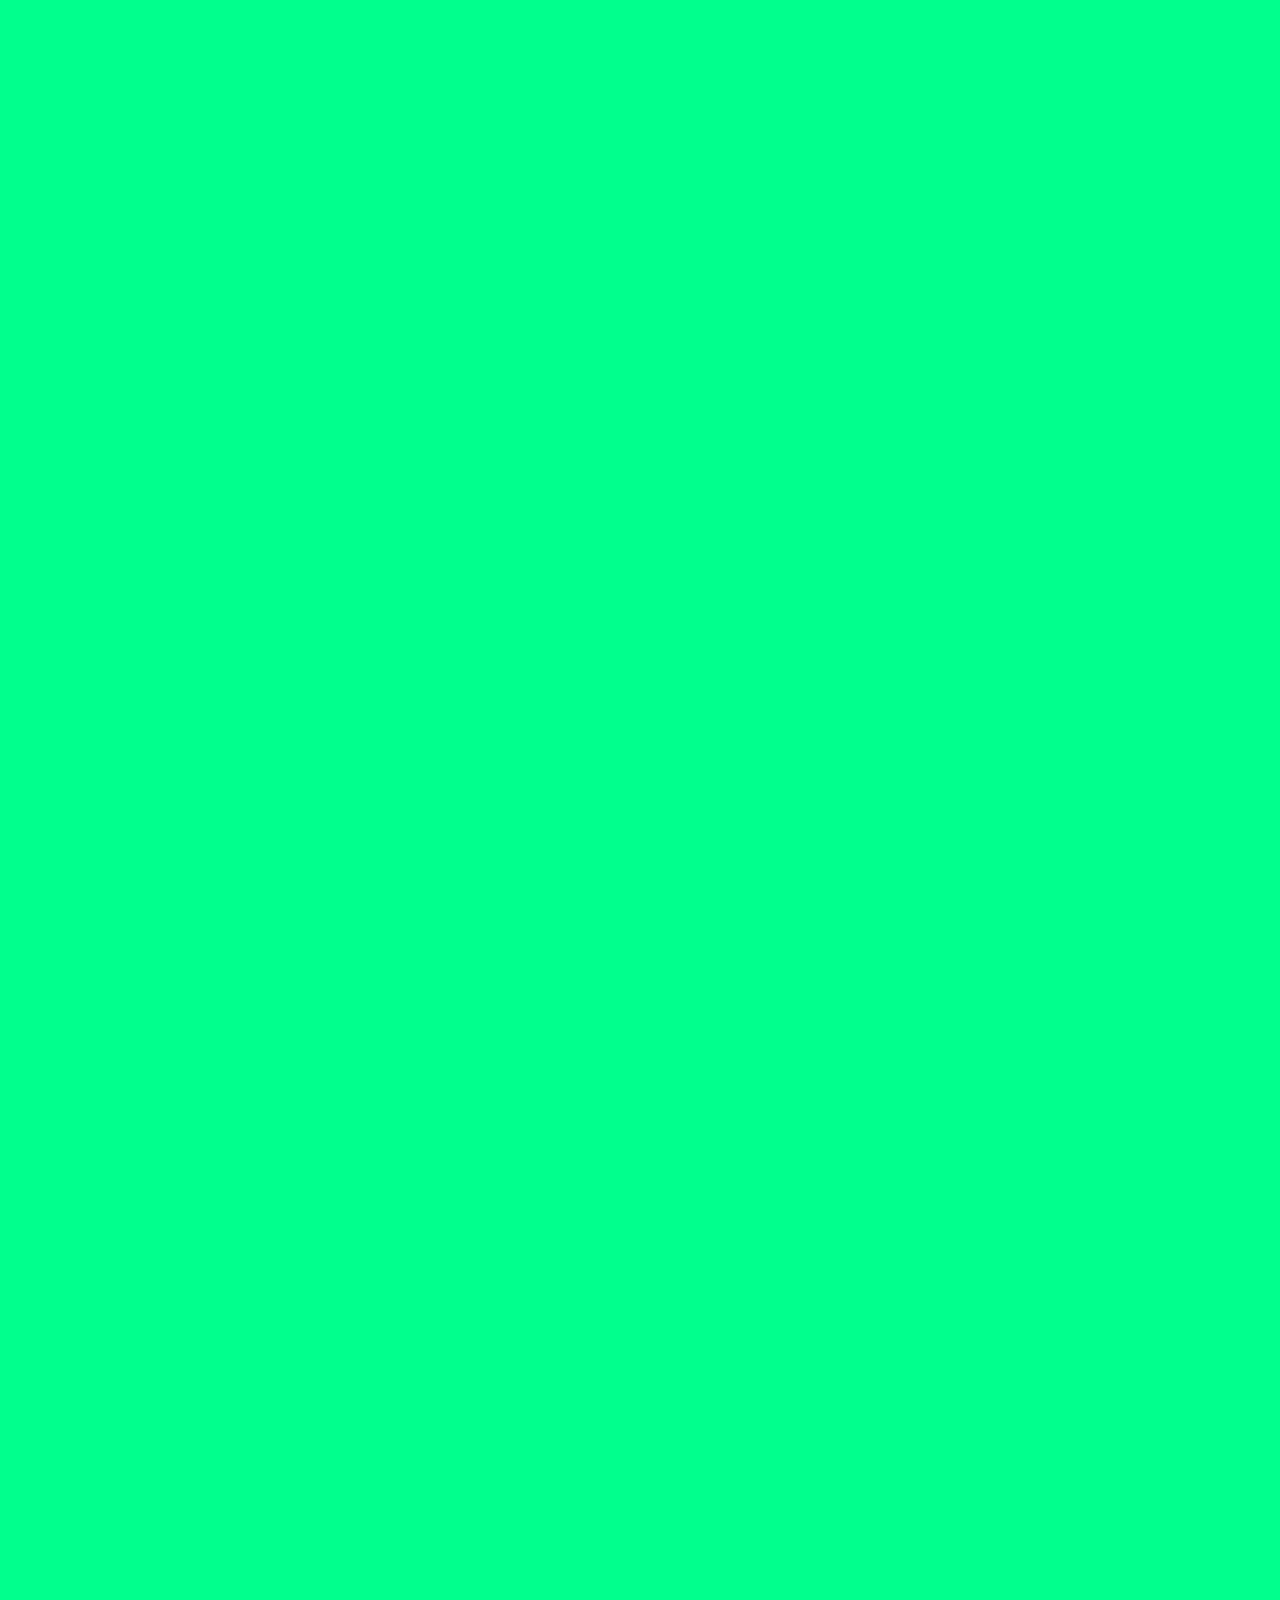
==== commit ddf14fd0: "navbar modular" ====
--- a/about.html
+++ b/about.html
@@ -4,8 +4,8 @@
     <meta charset="UTF-8" />
     <meta name="viewport" content="width=device-width, initial-scale=1.0" />
     <title>Document</title>
-    <link rel="stylesheet" href="./style.css" />
-    <link rel="stylesheet" href="./about.css" />
+    <link rel="stylesheet" href="./css/components/navbar.css" />
+    <link rel="stylesheet" href="./css/pages/about/about.css" />
   </head>
   <body>
     <div class="scroll-container">
--- a/css/components/navbar.css
+++ b/css/components/navbar.css
@@ -0,0 +1,196 @@
+@import url(../base/template.css);
+
+* {
+  font-family: "Poppins", system-ui, -apple-system, BlinkMacSystemFont, 'Segoe UI', Roboto, Oxygen, Ubuntu, Cantarell, 'Open Sans', 'Helvetica Neue', sans-serif;
+}
+
+.navbar {
+  position: fixed;
+  z-index: 10;
+  top: 0;
+  left: 0;
+  height: fit-content;
+  width: 100%;
+  display: flex;
+  align-items: center;
+  justify-content: center;
+  border-bottom: 1px solid rgba(255, 255, 255, 0.3);
+  transition: all 0.8s ease; 
+}
+
+.navbar span {
+  color: #f0f0f8;
+  font-size: 1.25rem;
+  transition: all 0.8s ease; 
+}
+
+.navbarWrapper {
+  width: 100%;
+  height: 60px;
+  padding-inline: 30px;
+  display: flex;
+  align-items: center;
+  backdrop-filter: blur(3px);
+  justify-content: space-between;
+  transition: all 0.5s ease;
+}
+
+.navbarTop {
+  display: flex;
+  justify-content: space-between;
+  align-items: center;
+}
+
+.navbarTop > span {
+  font-weight: bold;
+  cursor: pointer;
+}
+
+.navbarBar {
+  height: 19px;
+  width: 30px;
+  position: relative;
+  display: none;
+  flex-direction: column;
+  gap: 5px;
+  cursor: pointer;
+  transition: all 0.3s ease;
+}
+
+.bar {
+  position: absolute;
+  height: 3px;
+  width: 30px;
+  opacity: 1;
+  will-change: transform;
+  background-color: #f0f0f8;
+  transform: translate(-50%, -50%);
+  transition: all 0.3s ease;
+}
+
+.bar:nth-child(1) {
+  top: 0;
+  left: 50%;
+}
+
+.bar:nth-child(2) {
+  top: calc(50% - 1.5px);
+  left: 50%;
+}
+
+.bar:nth-child(3) {
+  bottom: 0;
+  left: 50%;
+}
+
+.navbarBar.active .bar:nth-child(1) {
+  top: calc(50% - 1.5px);
+  transform: translate(-50%, -50%) rotate(45deg);
+}
+
+.navbarBar.active .bar:nth-child(2) {
+  opacity: 0;
+}
+
+.navbarBar.active .bar:nth-child(3) {
+  bottom: calc(50% - 1.5px);
+  transform: translate(-50%, -50%) rotate(-45deg);
+}
+
+.navbarPage {
+  height: 100%;
+  display: flex;
+  overflow: hidden;
+  align-items: center;
+  transition: all 0.3s ease;
+}
+
+.navbarPage > span {
+  height: fit-content;
+  font-size: 1rem;
+  display: flex;
+  align-items: center;
+  padding-inline: 1rem;
+  background-color: #f0f0f800;
+  /* border-radius: 8px; */
+  color: #f0f0f8;
+  cursor: pointer;
+  letter-spacing: 0;
+  border-right: 1px solid #23594100;
+  border-left: 1px solid #23594100;
+  will-change: auto;
+  margin-inline: 0px;
+  transition: all 0.3s ease;
+}
+
+.navbarPage > span:hover {
+  letter-spacing: 1px;
+  border-radius: 40px;
+  font-weight: bold;
+  border-color: rgba(255, 255, 255, 0.3);
+}
+
+.navbar-mintson {
+  border-bottom: 1px solid rgba(3, 4, 94, 0.3);
+}
+.navbar-mintson span {
+  color: var(--dark-ocean);
+}
+.navbar-mintson .bar {
+  background-color: var(--dark-ocean);
+}
+
+.navbar-blokd {
+  border-bottom: 1px solid rgba(35, 25, 79, 0.3);
+}
+.navbar-blokd span {
+  color: var(--russian);
+}
+.navbar-blokd .bar {
+  background-color: var(--russian);
+}
+
+@media (max-width: 850px) {
+  .navbar {
+    height: fit-content;
+  }
+
+  .navbarWrapper {
+    margin: 0px;
+    height: fit-content;
+    border-radius: 0;
+    flex-direction: column;
+  }
+
+  .navbarWrapper:has(.navbarBar.active) .navbarPage {
+    height: 40px;
+  }
+
+  .navbarTop {
+    height: 60px;
+    width: 100%;
+  }
+
+  .navbarPage {
+    width: 100%;
+    position: relative;
+    height: 0;
+    gap: 0;
+  }
+
+  .navbarPage > * {
+    height: fit-content !important;
+    flex: 1;
+    justify-content: center;
+    padding: 0 !important;
+  }
+
+  .navbarPage > *:hover {
+    margin: 0 !important;
+    letter-spacing: 0 !important;
+  }
+
+  .navbarBar {
+    display: flex;
+  }
+}
--- a/css/pages/about/about.css
+++ b/css/pages/about/about.css
@@ -0,0 +1,41 @@
+@import url("../../base/template.css");
+@import url("./hero.css");
+@import url("./whoWeAre.css");
+@import url("./whatWeDo.css");
+@import url("./history1.css");
+@import url("./history2.css");
+
+body {
+  background-color: #00ff8c;
+  overflow-x: hidden;
+  transition: 0.5s ease-in-out;
+}
+
+.scroll-container {
+  height: 1300vh;
+  position: relative;
+}
+
+.horizontal {
+  position: sticky;
+  top: 0;
+  height: 100vh;
+  overflow: hidden;
+}
+
+main#about {
+  display: flex;
+  height: 100vh;
+  width: 1300vw;
+  will-change: transform;
+  position: relative;
+}
+
+.about-text-accent {
+  color: var(--sunshine) !important;
+}
+
+section {
+  width: 100vw;
+  height: 100vh;
+}
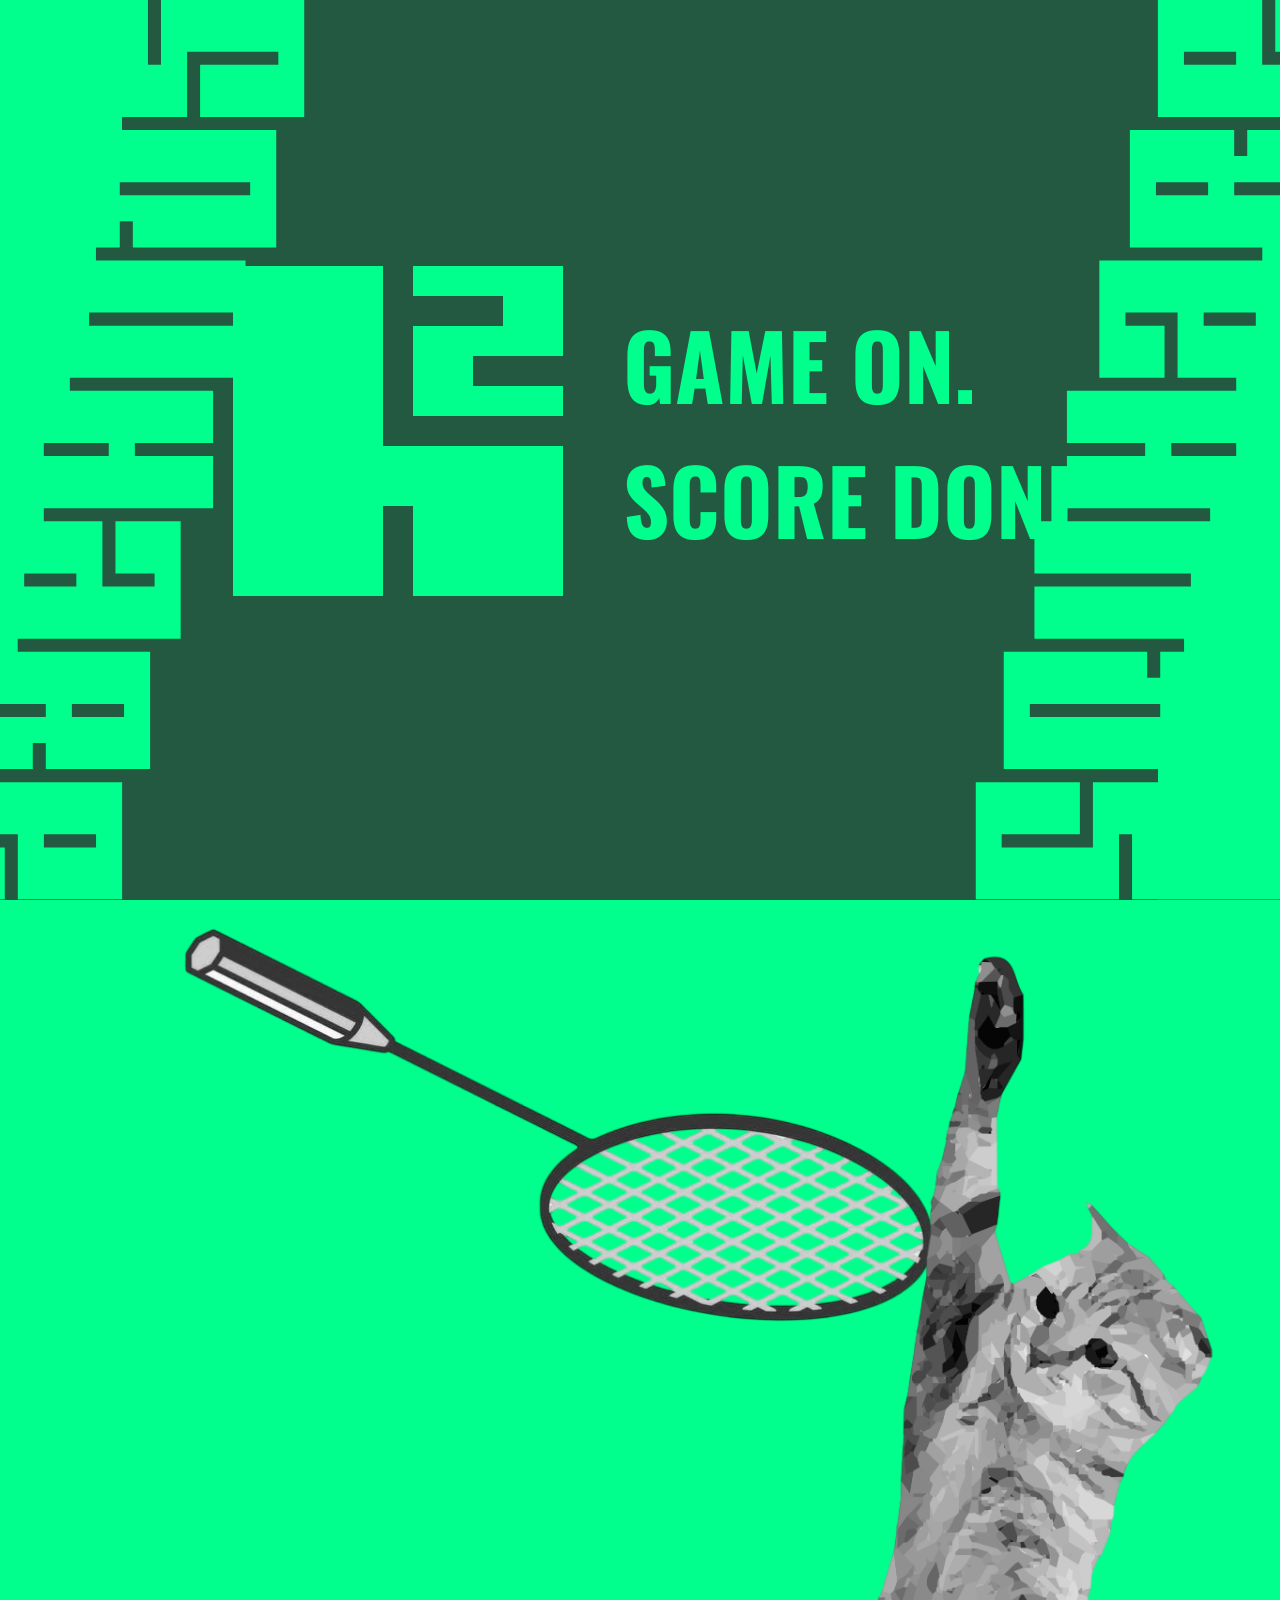
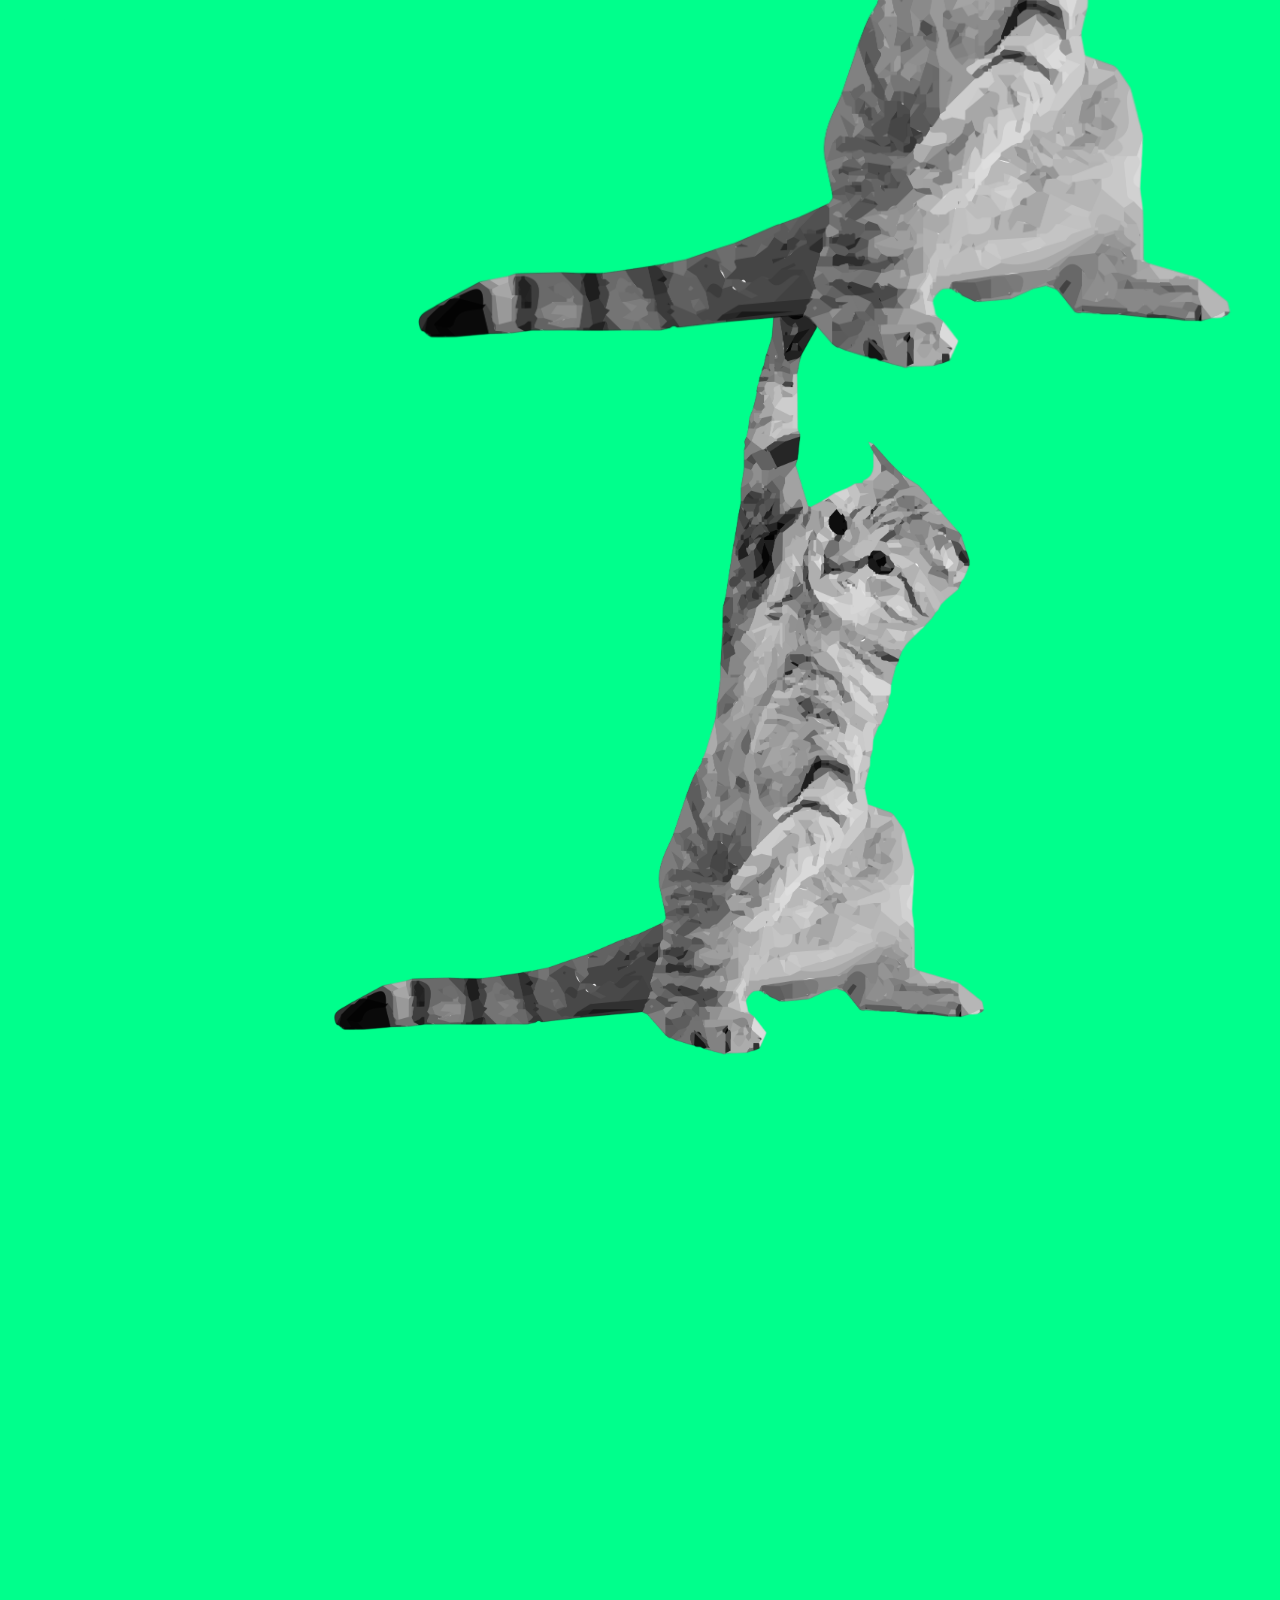
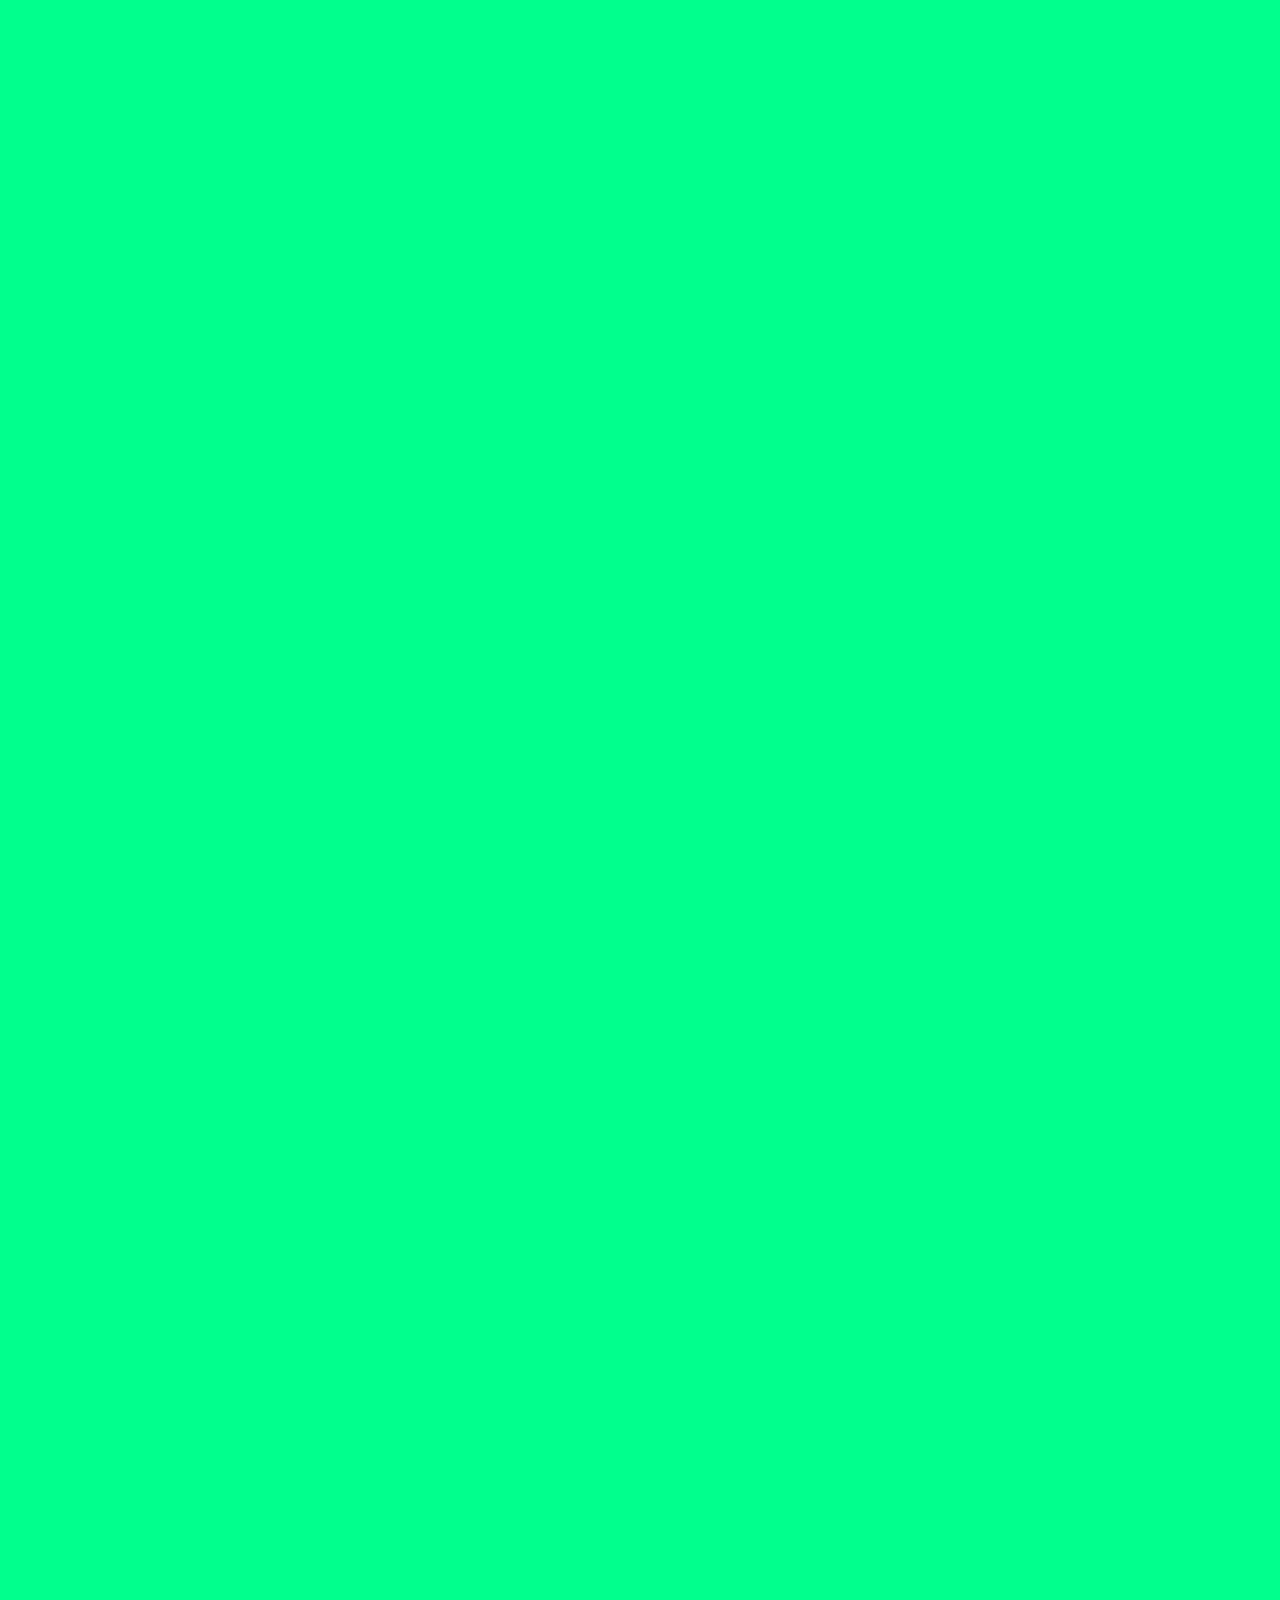
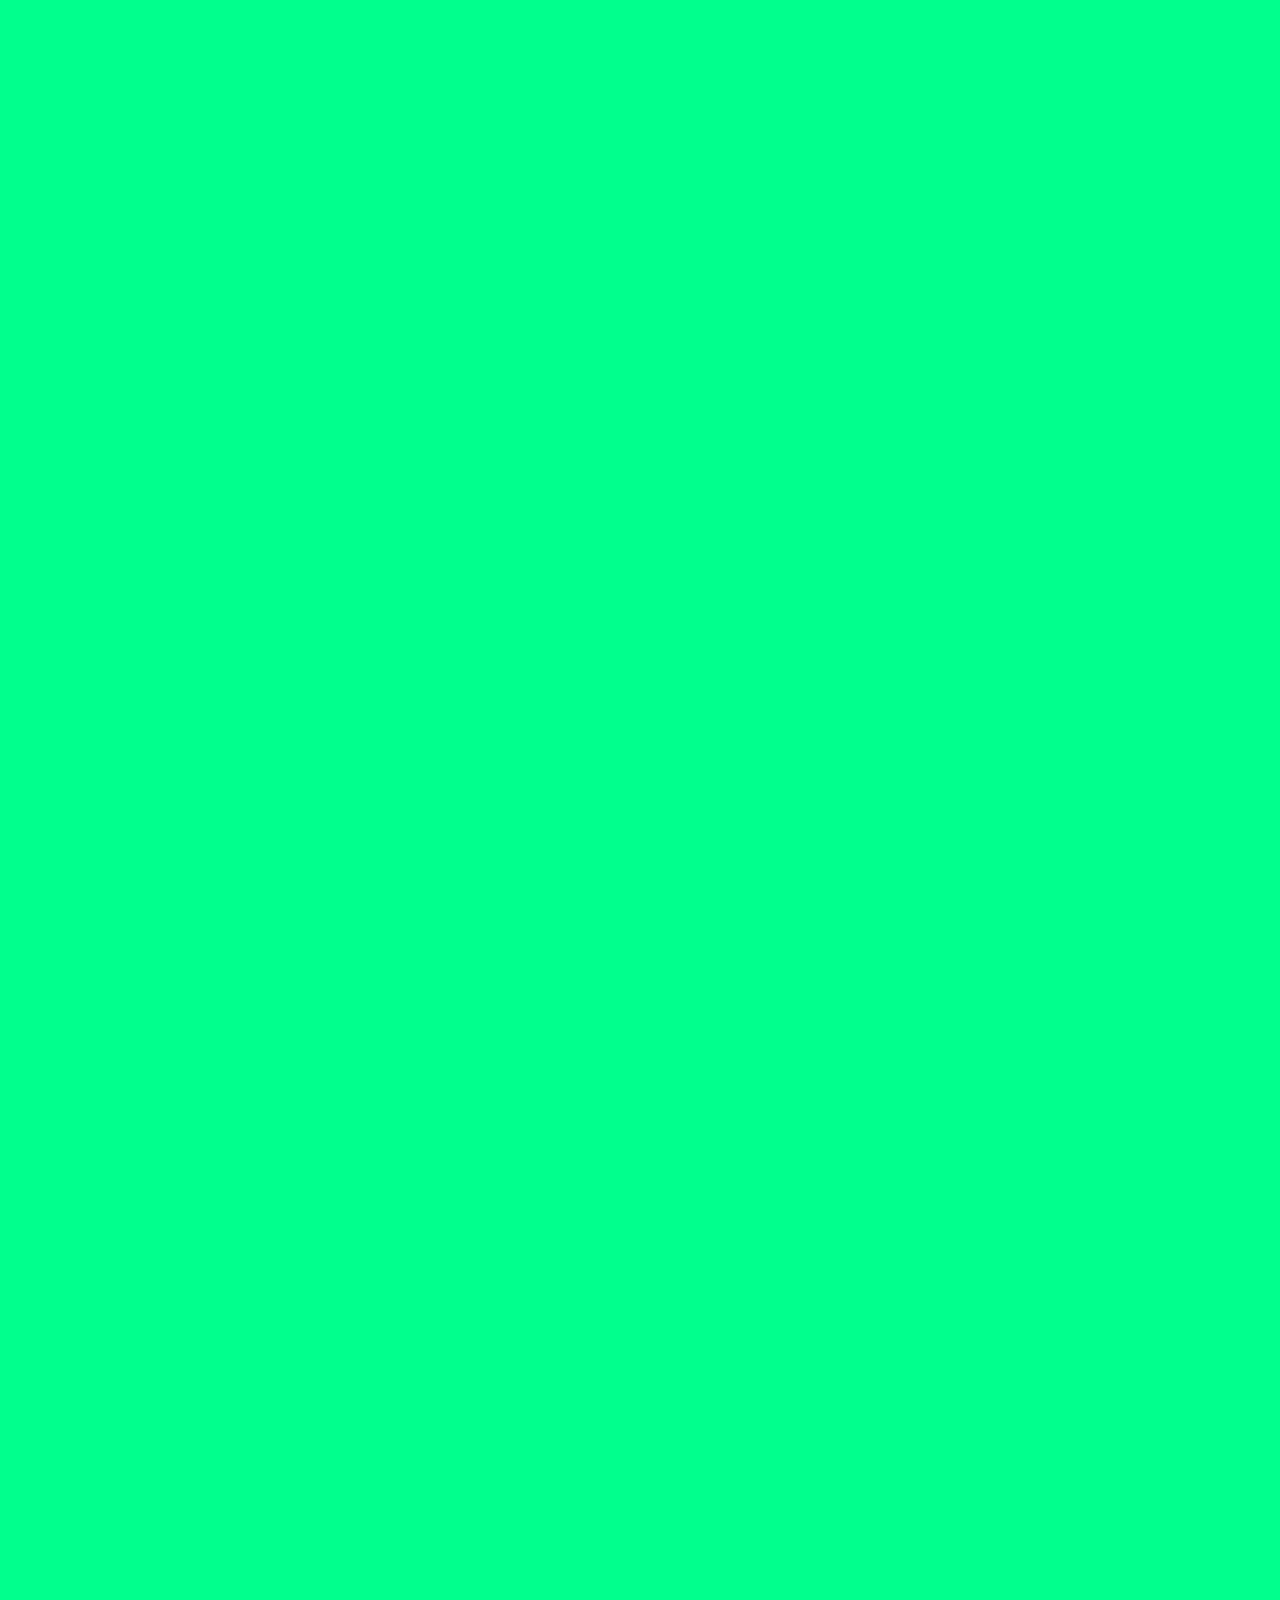
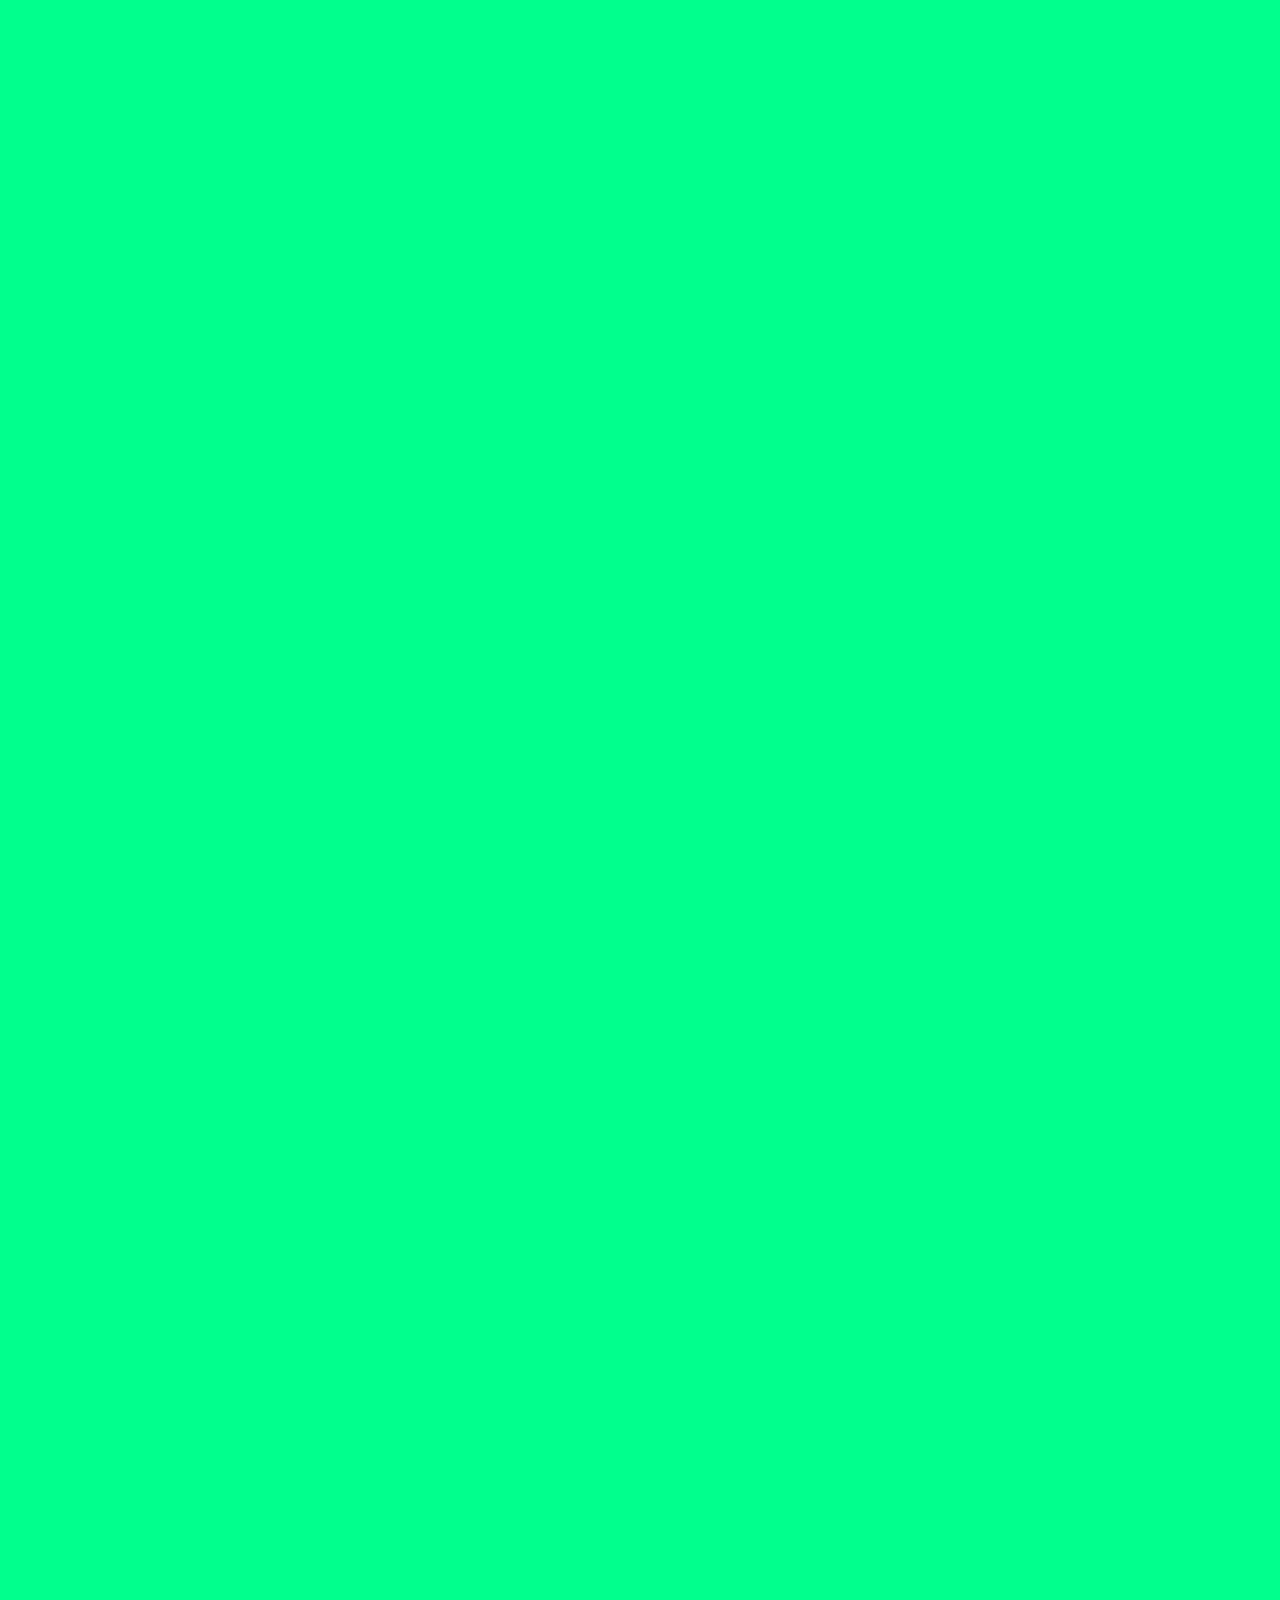
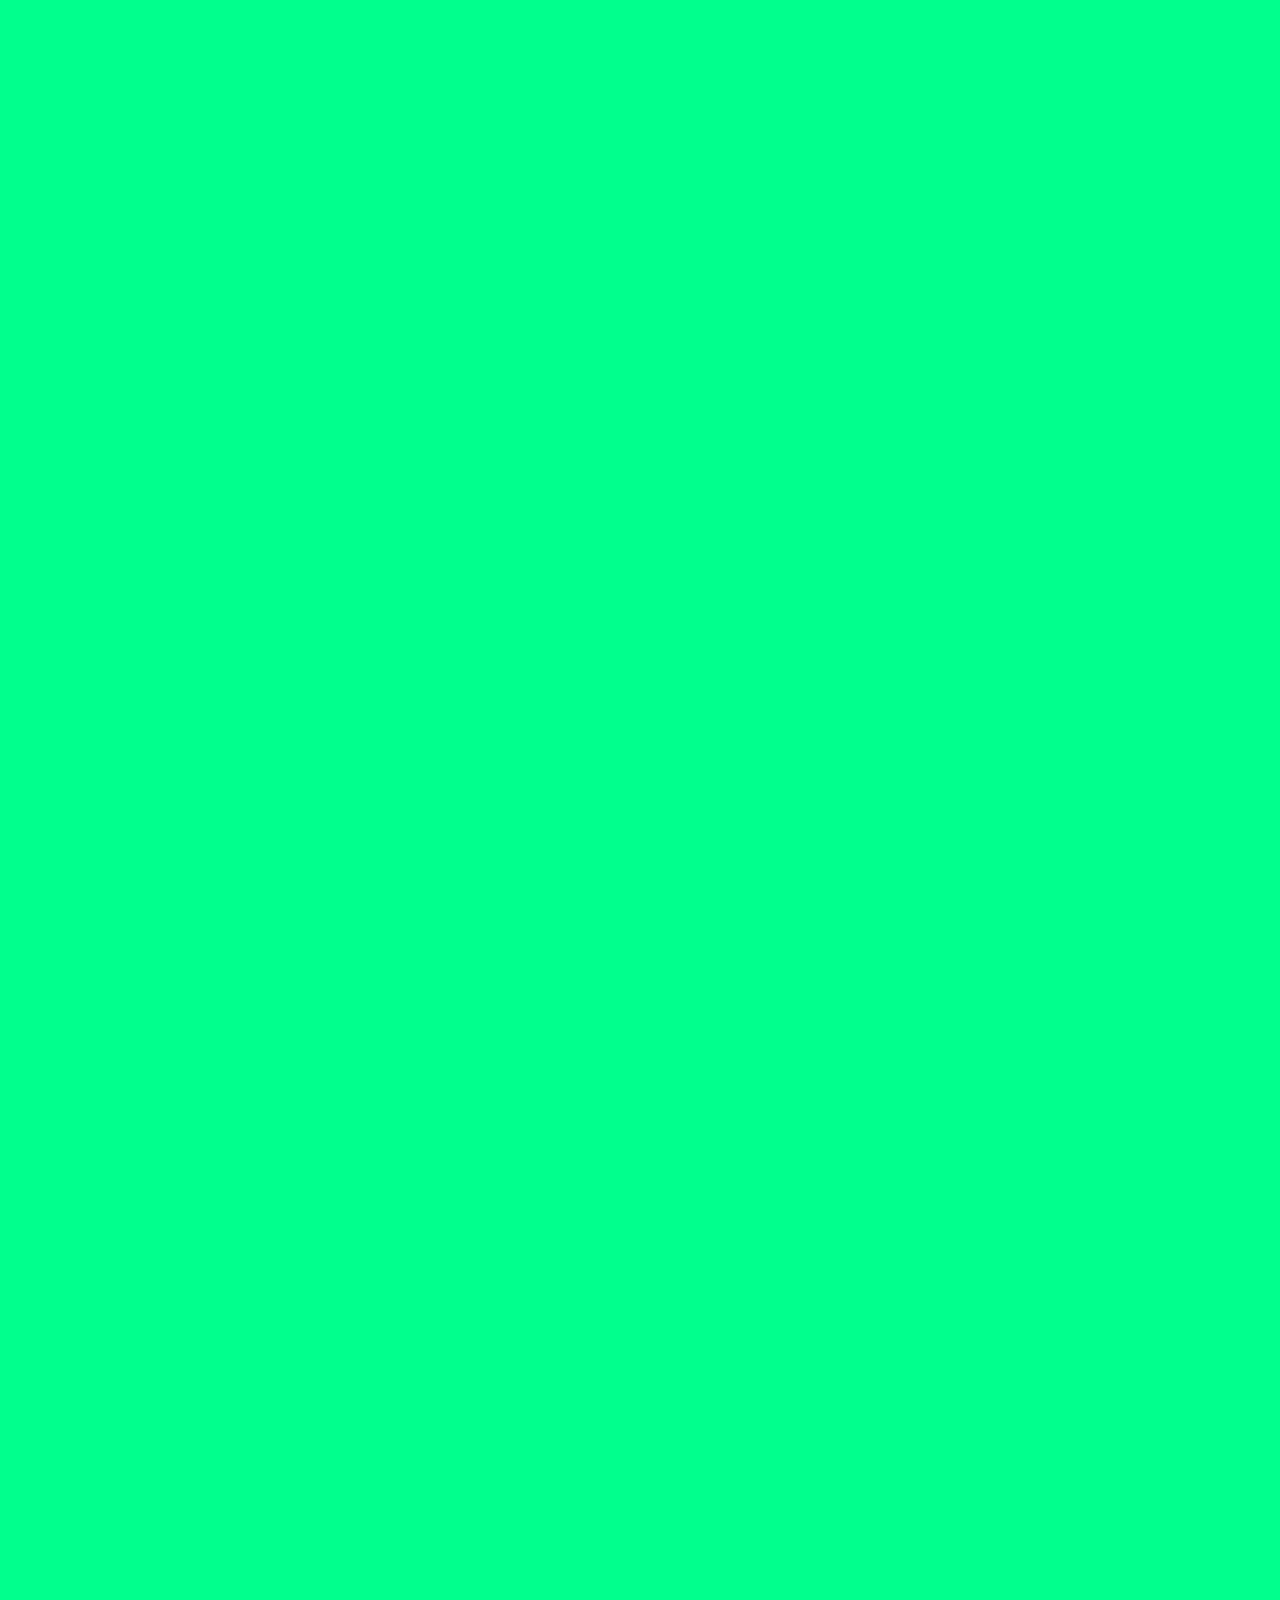
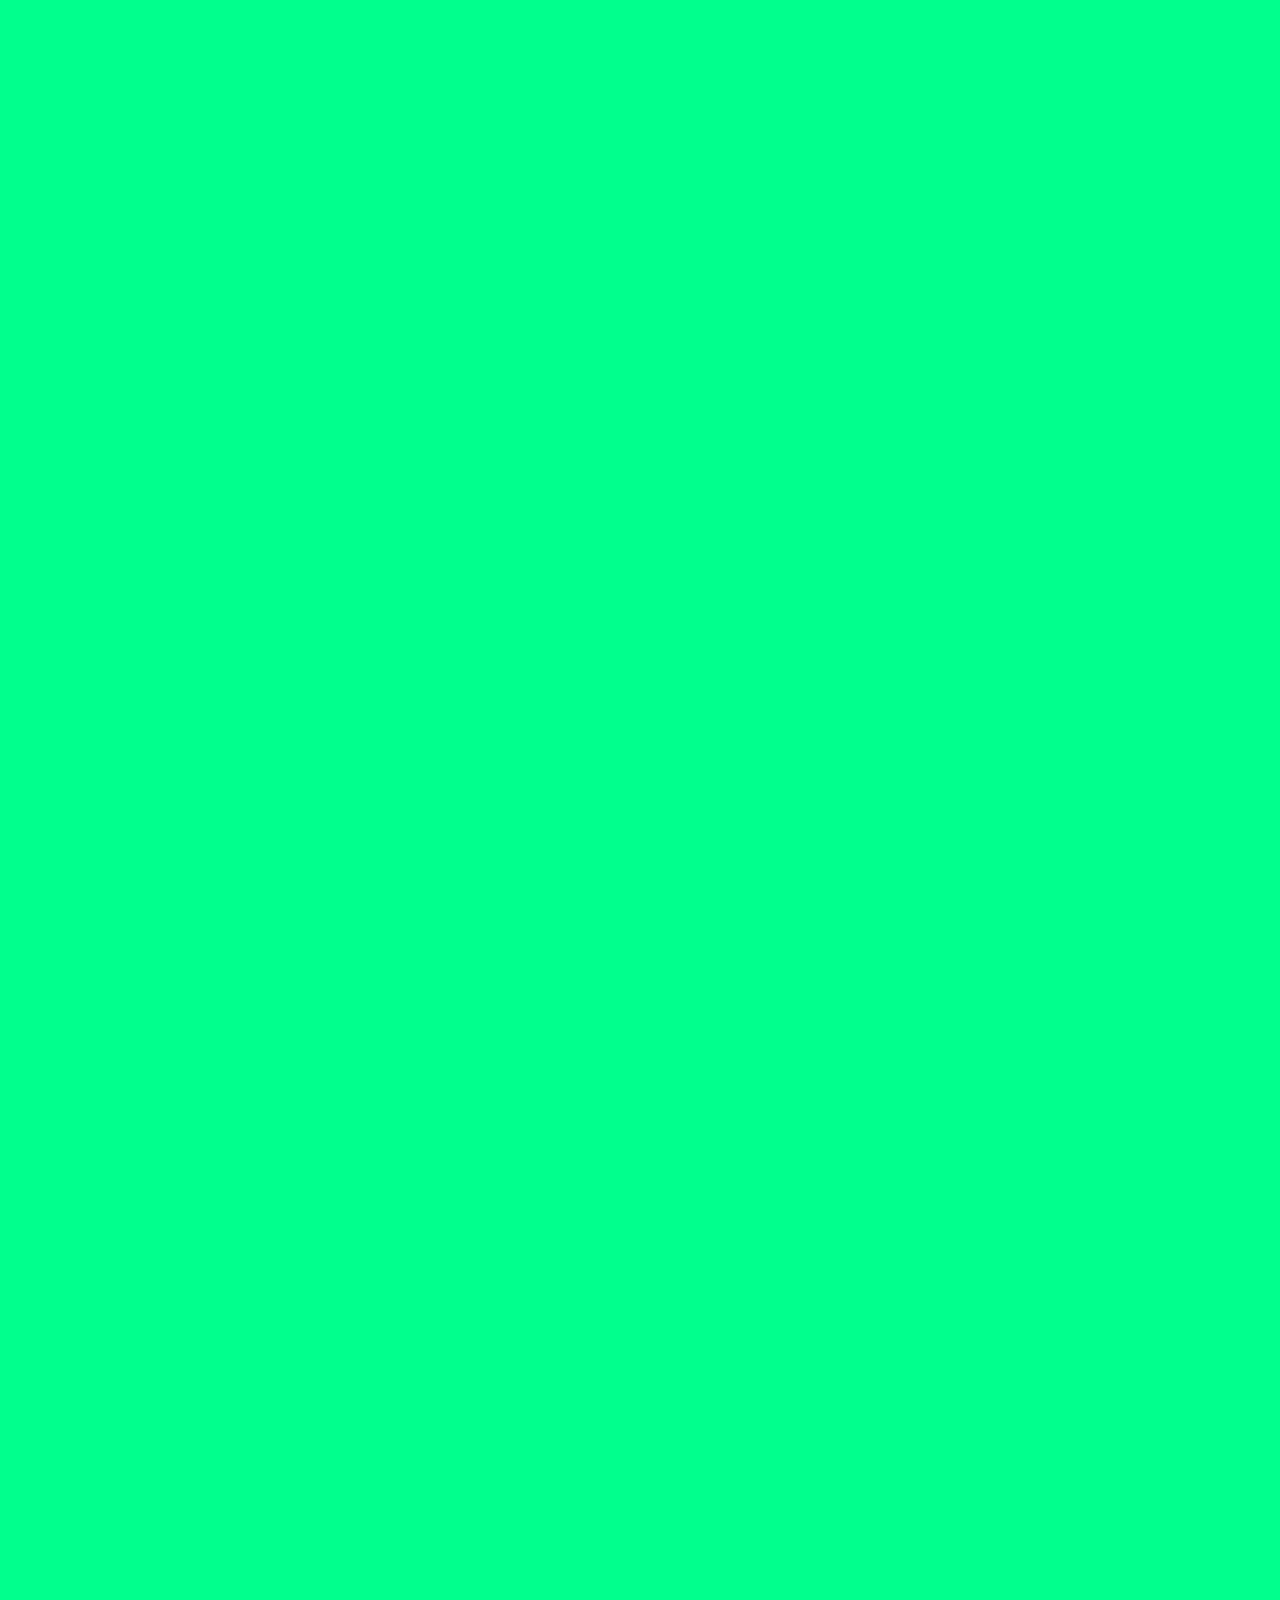
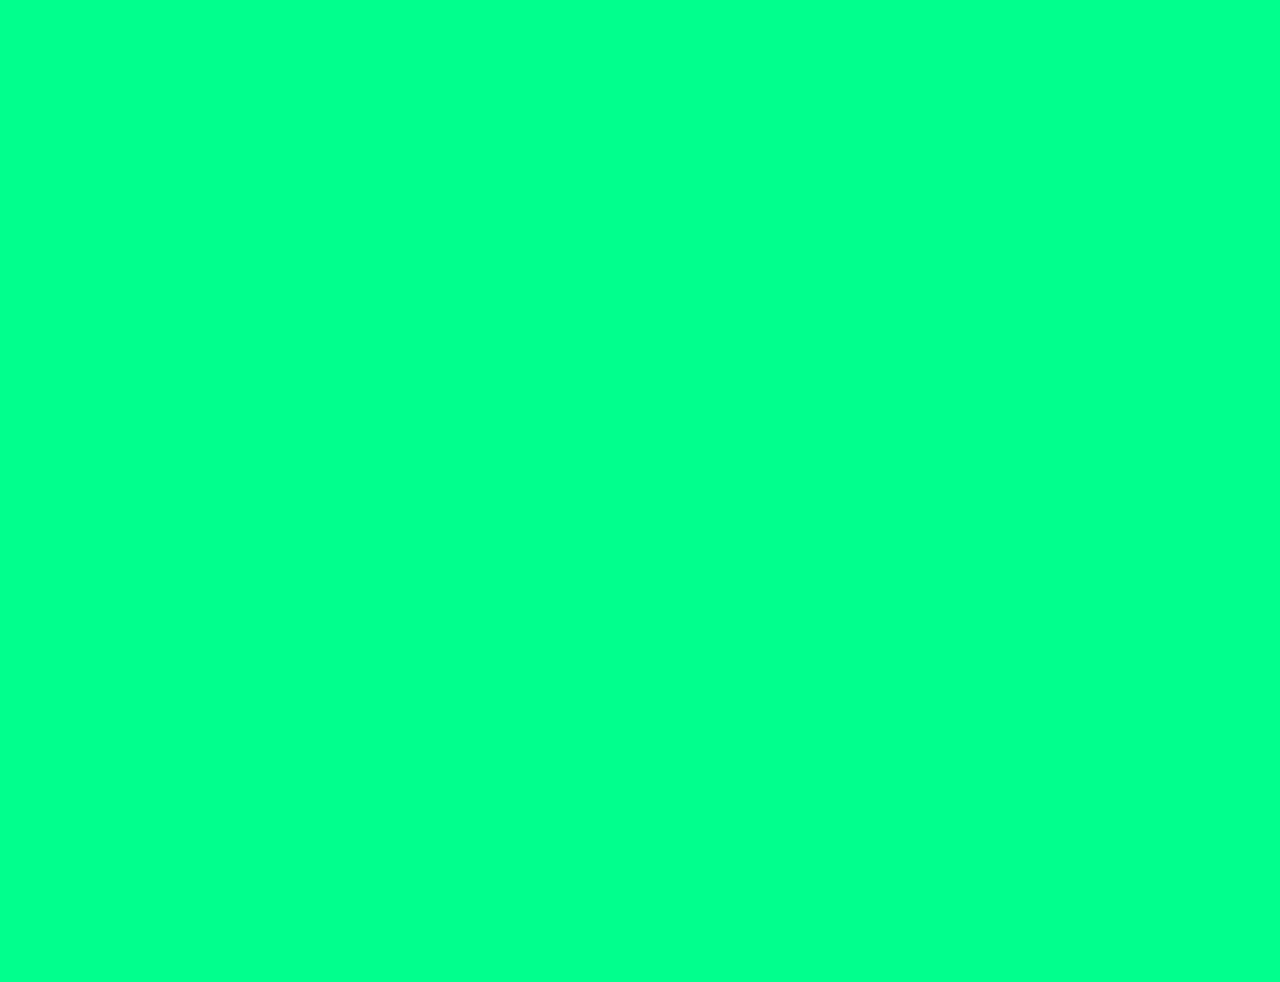
==== commit 341b9f56: "move files to its directory" ====
--- a/about.html
+++ b/about.html
@@ -11,116 +11,444 @@
     <div class="scroll-container">
       <div class="horizontal">
         <main id="about">
-          <section class="about-hero">
-            <div class="container-fluid about-hero-content">
-              <img
-                src="./assets/squhare-transparent.png"
+          <section id="about-hero">
+            <div id="about-hero-content">
+              <img
+                src="./assets/icons/squhare-transparent.png"
                 alt=""
-                class="about-hero-logo"
-              />
-              <span class="about-hero-bio">
+                id="about-hero-logo"
+              />
+              <span id="about-hero-bio">
                 GAME ON.<br />
                 SCORE DONE.
               </span>
             </div>
+            <div id="about-hero-desc">
+              <p>
+                Logo Squhare (<strong>h²</strong>) merepresentasikan nama kedua
+                pendirinya, yaitu <strong>Hylmi</strong> dan
+                <strong>Hakim</strong>
+              </p>
+              <div id="about-hero-desc-cover"></div>
+            </div>
             <img
-              src="./assets/squhare-text-down.svg"
+              src="./assets/icons/squhare-text-down.svg"
               alt="SQUHARE"
-              class="about-hero-squhare"
+              id="about-hero-squhare"
             />
-            <!-- section yang pertama muncul -->
-          </section>
-
-          <div id="about-who-we-are">
-            <p>
-              Kami adalah tim pengembang digital scoring yang berawal dari
-              lingkungan sekolah dan berkembang melalui berbagai proyek
-              pertandingan olahraga nyata. Berawal dari sebuah proyek sederhana,
-              kami terus mengembangkan sistem scoring yang lebih modern,
-              realtime, dan mudah digunakan untuk berbagai kebutuhan kompetisi
-              olahraga.
-            </p>
-          </div>
+            <img
+              src="./assets/icons/squhare-text-down.svg"
+              alt="SQUHARE"
+              id="about-hero-erahuqs"
+            />
+          </section>
+
+          <section id="about-who-we-are">
+            <div>
+              <h2 id="awwa-heading">SIAPA KAMI?</h2>
+              <p id="awwa-desc">
+                Kami adalah tim pengembang digital scoring yang berawal dari
+                lingkungan sekolah dan berkembang melalui berbagai proyek
+                pertandingan olahraga nyata. Berawal dari sebuah proyek
+                sederhana, kami terus mengembangkan sistem scoring yang lebih
+                modern, realtime, dan mudah digunakan untuk berbagai kebutuhan
+                kompetisi olahraga.
+              </p>
+            </div>
+          </section>
+
+          <section id="about-what-we-do">
+            <div>
+              <h2 id="awwd-heading">APA YANG BISA KAMI BANTU?</h2>
+              <p>
+                Kami menyediakan layanan digital scoring untuk berbagai
+                pertandingan olahraga.
+              </p>
+              <div id="awwd-ds">
+                <div>
+                  <span id="awwd-ds-heading">DIGITAL SCORING</span>
+                  <span id="awwd-ds-desc"
+                    >Sistem scoring digital untuk<br />berbagai pertandingan
+                    olahraga.
+                  </span>
+                </div>
+                <div id="awwd-points">
+                  <div id="awwd-rd">
+                    <span id="awwd-rd-heading">REALTIME DISPLAY</span>
+                    <div>
+                      <div>
+                        <span id="awwd-rd-team1">TEAM 1</span>
+                        <span id="awwd-rd-team1-score">0</span>
+                      </div>
+                      <div>
+                        <span id="awwd-rd-team2">TEAM 2</span>
+                        <span id="awwd-rd-team2-score">0</span>
+                      </div>
+                    </div>
+                    <span id="awwd-rd-desc">
+                      Perubahan skor langsung tampil secara realtime untuk
+                      pemain dan penonton.
+                    </span>
+                  </div>
+                  <div id="awwd-mh">
+                    <span id="awwd-mh-heading">MATCH HISTORY</span>
+                    <div id="awwd-mh-scores">
+                      <div>
+                        <span id="awwd-mh-team1">TEAM 1</span>
+                        <span id="awwd-mh-team2">TEAM 2</span>
+                      </div>
+                    </div>
+                    <span id="awwd-mh-desc">
+                      Menyimpan hasil dan riwayat pertandingan dengan rapi.
+                    </span>
+                  </div>
+                </div>
+                <div id="awwd-ds-cover"></div>
+              </div>
+              <p>
+                Kami juga melayani pembuatan Digital Scoring Custom sesuai
+                keinginan Anda.
+              </p>
+            </div>
+          </section>
+
+          <section id="about-history-1">
+            <div
+              style="
+                position: absolute;
+                top: 0;
+                right: 0;
+                display: flex;
+                align-items: start;
+              "
+            >
+              <img
+                src="./assets/icons/squhare-transparent.png"
+                alt="Squhare"
+                style="width: 10vh"
+              />
+              <img
+                src="./assets/icons/squhare-transparent.png"
+                alt="Squhare"
+                style="width: 20vh"
+              />
+              <img
+                src="./assets/icons/squhare-transparent.png"
+                alt="Squhare"
+                style="width: 10vh"
+              />
+            </div>
+            <div
+              style="
+                position: absolute;
+                bottom: 0;
+                left: 0;
+                display: flex;
+                align-items: end;
+              "
+            >
+              <img
+                src="./assets/icons/squhare-transparent.png"
+                alt="Squhare"
+                style="width: 10vh"
+              />
+              <img
+                src="./assets/icons/squhare-transparent.png"
+                alt="Squhare"
+                style="width: 20vh"
+              />
+              <img
+                src="./assets/icons/squhare-transparent.png"
+                alt="Squhare"
+                style="width: 10vh"
+              />
+            </div>
+            <div>
+              <h2 id="ah1-heading">PERJALANAN DI BALIK</h2>
+              <img src="./assets/icons/squhare-text-white.svg" alt="Squhare" />
+            </div>
+          </section>
+
+          <section id="about-history-2">
+            <div>
+              <h2 id="ah2-heading">SEMUA BERAWAL DARI SATU PERTANYAAN</h2>
+
+              <div id="ah2-quote">
+                <q id="ah2-q">Siapa yang bisa <em>ngoding</em>?</q>
+                <span id="ah2-cite">— Bayu Setiadi (Guru olahraga kami)</span>
+                <div id="ah2-quote-cover"></div>
+              </div>
+
+              <p id="ah2-desc">
+                Kami saling menatap, lalu perlahan mengangkat tangan.<br />Dari
+                pertanyaan sederhana itu, semuanya dimulai.
+              </p>
+            </div>
+          </section>
+
+          <section id="about-history-3">
+            <div>
+              <h2 id="ah3-heading">
+                <strong class="about-text-accent">SCOREPAPAN</strong>, PROYEK
+                PERTAMA KAMI
+              </h2>
+
+              <div id="ah3-desc">
+                <p id="ah3-desc-1">
+                  Kami ditantang untuk membuat digital scoring untuk
+                  pertandingan bulu tangkis.
+                </p>
+
+                <div>
+                  <p id="ah3-desc-2">
+                    Bermodalkan JavaScript sederhana dan rasa penasaran yang
+                    besar, kami mulai membangun prototipe pertama kami.
+                  </p>
+
+                  <p id="ah3-desc-3">
+                    Belum sempurna,<br />tapi dari situlah semuanya berkembang.
+                  </p>
+                </div>
+              </div>
+            </div>
+          </section>
+
+          <section id="about-history-4">
+            <div>
+              <h2 id="ah4-heading">KAMI MULAI BELAJAR LEBIH JAUH</h2>
+
+              <div id="ah4-desc">
+                <div>
+                  <p id="ah4-desc-1">
+                    Seiring berjalannya waktu, kami mulai mempelajari banyak hal
+                    baru untuk mengembangkan sistem kami menjadi lebih baik.
+                  </p>
+
+                  <p id="ah4-desc-2">
+                    Kami mulai membagi peran, saling membantu, dan membangun
+                    sistem kami bersama-sama sebagai sebuah tim.
+                  </p>
+                </div>
+
+                <p id="ah4-desc-3">
+                  Ilmu yang kami pelajari perlahan kami terapkan ke proyek
+                  digital scoring kami. Bersamaan pembaruan tersebut, kami
+                  mengganti nama PapanScore menjadi
+                  <strong class="about-text-accent">NeoScore</strong>.
+                </p>
+              </div>
+            </div>
+          </section>
+
+          <section id="about-history-5">
+            <div>
+              <h2 id="ah5-heading">PERTAMA KALI DIGUNAKAN DI LAPANGAN</h2>
+
+              <div id="ah5-desc">
+                <p id="ah5-desc-1">
+                  Setelah berkali-kali trial saat pelajaran olahraga, akhirnya
+                  sistem kami digunakan secara resmi.
+                </p>
+
+                <div>
+                  <p id="ah5-desc-2">
+                    NeoScore tampil perdana pada classmeet antar jurusan cabang
+                    olahraga bulu tangkis di sekolah kami.
+                  </p>
+
+                  <p id="ah5-desc-3">
+                    Untuk pertama kalinya, karya kami benar-benar digunakan
+                    dalam pertandingan nyata.
+                  </p>
+                </div>
+              </div>
+            </div>
+          </section>
+
+          <section id="about-history-6">
+            <div>
+              <h2 id="ah6-heading">KETIKA KAMI DIPERCAYA LAGI</h2>
+
+              <div id="ah6-desc">
+                <div>
+                  <p id="ah6-desc-1">
+                    Setelah NeoScore, Pak Bayu kembali datang membawa tantangan
+                    baru.
+                  </p>
+
+                  <p id="ah6-desc-2">
+                    Kali ini kami diminta membuat digital scoring untuk
+                    permainan tradisional hadang.
+                  </p>
+                </div>
+
+                <div></div>
+
+                <div>
+                  <p id="ah6-desc-3">
+                    Proyek baru itu kami beri nama
+                    <strong class="about-text-accent">Blokd</strong>.
+                  </p>
+
+                  <p id="ah6-desc-4">
+                    Sistemnya lebih kompleks dan lebih menantang.
+                  </p>
+                </div>
+              </div>
+            </div>
+          </section>
+
+          <section id="about-history-7">
+            <div>
+              <h2 id="ah7-heading">PERTAMA KALI DI LUAR SEKOLAH</h2>
+
+              <p id="ah7-desc-1">
+                Setelah berbagai trial saat ekstrakurikuler olahraga
+                tradisional, kami merasa sistem ini siap digunakan lebih jauh.
+              </p>
+
+              <p id="ah7-desc-2">
+                Blokd akhirnya digunakan pada
+                <strong class="about-text-accent"
+                  >Pekan Olahraga Tradisional Jakarta 2025</strong
+                >.
+              </p>
+
+              <p id="ah7-desc-3">
+                Sistem yang kami bangun benar-benar membantu jalannya
+                pertandingan.
+              </p>
+            </div>
+          </section>
+
+          <section id="about-history-8">
+            <div>
+              <h2 id="ah8-heading">TIDAK SEMUANYA BERJALAN MULUS</h2>
+
+              <div id="ah8-quote">
+                <q id="ah8-q"
+                  >Itu kok display-nya <em>delay</em> banget sih?!</q
+                >
+                <div id="ah8-quote-cover"></div>
+              </div>
+
+              <div id="ah8-desc">
+                <p id="ah8-desc-1">
+                  Kami sadar membuat sistem realtime yang andal bukanlah hal
+                  yang mudah.
+                </p>
+
+                <p id="ah8-desc-2">
+                  Tapi justru dari komplain seperti inilah kami banyak belajar.
+                </p>
+
+                <p id="ah8-desc-3">
+                  Setiap kendala menjadi bahan evaluasi untuk membuat sistem
+                  kami lebih baik lagi.
+                </p>
+              </div>
+            </div>
+          </section>
+
+          <section id="about-history-9">
+            <div>
+              <h2 id="ah9-heading">KAMI TERUS MEMPERBAIKI</h2>
+
+              <q id="ah9-q"
+                >Kali ini aman kok pak, sudah tidak <em>delay</em>.</q
+              >
+
+              <div id="ah9-desc">
+                <p id="ah9-desc-1">
+                  Semua masukan yang kami terima, kami catat dan kami perbaiki
+                  satu per satu.
+                </p>
+
+                <p id="ah9-desc-2">
+                  Mulai dari performa realtime, stabilitas server, hingga
+                  pengalaman pengguna saat pertandingan berlangsung.
+                </p>
+
+                <p id="ah9-desc-3">
+                  Dan kami membuktikannya kembali pada
+                  <strong class="about-text-accent">
+                    Pekan Olahraga Tradisional Jakarta Utara 2026</strong
+                  >.
+                </p>
+              </div>
+            </div>
+          </section>
+
+          <section id="about-history-10">
+            <div>
+              <h2 id="ah10-heading">PERJALANAN KAMI MASIH PANJANG</h2>
+
+              <div id="ah10-desc">
+                <p id="ah10-desc-1">
+                  Dari sebuah pertanyaan sederhana di lapangan olahraga, kami
+                  belajar bahwa teknologi benar-benar bisa membantu jalannya
+                  pertandingan.
+                </p>
+
+                <p id="ah10-desc-2">
+                  Kami akan terus mengembangkan digital scoring yang lebih
+                  modern, lebih stabil, dan lebih mudah digunakan untuk berbagai
+                  cabang olahraga.
+                </p>
+
+                <p id="ah10-desc-3">
+                  Karena bagi kami,
+                  <strong
+                    >setiap pertandingan layak mendapatkan sistem yang
+                    terbaik</strong
+                  >.
+                </p>
+              </div>
+            </div>
+          </section>
         </main>
       </div>
     </div>
 
-    <!-- <div id="about-what-we-do">
-      <p>
-        Kami menyediakan layanan digital scoring untuk berbagai pertandingan
-        olahraga.
-      </p>
-    </div>
-
-    <section class="about-section-2">
-      <div class="container-fluid">
-        <p class="text-center">
-          Kami menyediakan layanan digital scoring untuk berbagai pertandingan
-          olahraga.
-        </p>
-        <div class="card-grid">
-          <div class="card">
-            <h3 class="card-heading">Digital Scoring</h3>
-            <p>Sistem scoring digital untuk berbagai pertandingan olahraga.</p>
-          </div>
-          <div class="card">
-            <h3 class="card-heading">Realtime Display</h3>
-            <p>
-              Perubahan skor langsung tampil secara realtime untuk pemain dan
-              penonton.
-            </p>
-          </div>
-          <div class="card">
-            <h3 class="card-heading">Match History</h3>
-            <p>Menyimpan hasil dan riwayat pertandingan dengan rapi.</p>
-          </div>
-          <div class="card">
-            <h3 class="card-heading">Custom Scoring</h3>
-            <p>Dapat dikembangkan sesuai kebutuhan cabang olahraga.</p>
-          </div>
+    <img id="ah2-cat1" src="./assets/images/raise-hand.png" alt="raise-hand" />
+    <img id="ah2-cat2" src="./assets/images/raise-hand.png" alt="raise-hand" />
+
+    <img
+      id="ah3-shuttlecock"
+      src="./assets/images/shuttlecock.png"
+      alt="shuttlecock"
+    />
+    <div id="ah3-display">
+      <span id="ah3-mintson">SCOREPAPAN</span>
+      <div>
+        <div class="ah3-display-team">
+          <span>TEAM 1</span>
+          <span>0</span>
+        </div>
+        <div class="ah3-display-team">
+          <span>TEAM 2</span>
+          <span id="ah3-dt2">0</span>
         </div>
       </div>
-    </section> -->
-
-    <script>
-      const whoWeAre = document.querySelector("#about-who-we-are");
-      const about = document.querySelector("#about");
-      const scrollContainer = document.querySelector(".scroll-container");
-
-      window.addEventListener("scroll", () => {
-        console.log(window.pageYOffset);
-        // const scrollTop = window.pageYOffset;
-        // const maxScroll = scrollContainer.offsetHeight - window.innerHeight;
-
-        // const scrollFraction = scrollTop / maxScroll;
-
-        // const maxTranslate = about.clientWidth - window.innerWidth;
-        // const translateX = scrollFraction * maxTranslate;
-
-        const scrollTop = window.pageYOffset;
-        const inSection = scrollTop / window.innerHeight;
-        const translateX = inSection * window.innerWidth;
-
-        if (inSection > 0.5 && inSection < 1.5) {
-          whoWeAre.style.opacity = 1;
-        } else {
-          whoWeAre.style.opacity = 0;
-        }
-
-        // if (inSection > 1 && inSection < 2) {
-        //   whoWeAre.style.opacity = 1;
-        // } else {
-        //   whoWeAre.style.opacity = 0;
-        // }
-
-        // if (inSection > 2 && inSection < 3) {
-        //   document.body.style.backgroundColor = "#235941";
-        // } else {
-        //   document.body.style.backgroundColor = "#00ff8c";
-        // }
-
-        about.style.transform = `translateX(-${translateX}px)`;
-      });
-    </script>
+    </div>
+
+    <img id="ah4-racket" src="./assets/images/racket.png" alt="racket" />
+
+    <div id="ah6-d-1"></div>
+    <div id="ah6-d-2"></div>
+    <div id="ah6-d-3"></div>
+    <div id="ah6-d-4">
+      <div id="ah6-d-4-in"></div>
+    </div>
+
+    <div id="ah7-bg"></div>
+
+    <div id="ah9-line"></div>
+
+    <img src="./assets/squhare-text-down.svg" alt="" />
+
+    <script src="./js/pages/about/scrollSections.js"></script>
+    <script src="./js/pages/about/heroLogoDesc.js"></script>
+    <script src="./js/pages/about/generateScores.js"></script>
   </body>
 </html>
--- a/css/pages/about/about.css
+++ b/css/pages/about/about.css
@@ -1,9 +1,18 @@
 @import url("../../base/template.css");
+@import url("../../components/navbar.css");
 @import url("./hero.css");
 @import url("./whoWeAre.css");
 @import url("./whatWeDo.css");
 @import url("./history1.css");
 @import url("./history2.css");
+@import url("./history3.css");
+@import url("./history4.css");
+@import url("./history5.css");
+@import url("./history6.css");
+@import url("./history7.css");
+@import url("./history8.css");
+@import url("./history9.css");
+@import url("./history10.css");
 
 body {
   background-color: #00ff8c;
@@ -32,6 +41,7 @@
 }
 
 .about-text-accent {
+  font-family: inherit;
   color: var(--sunshine) !important;
 }
 
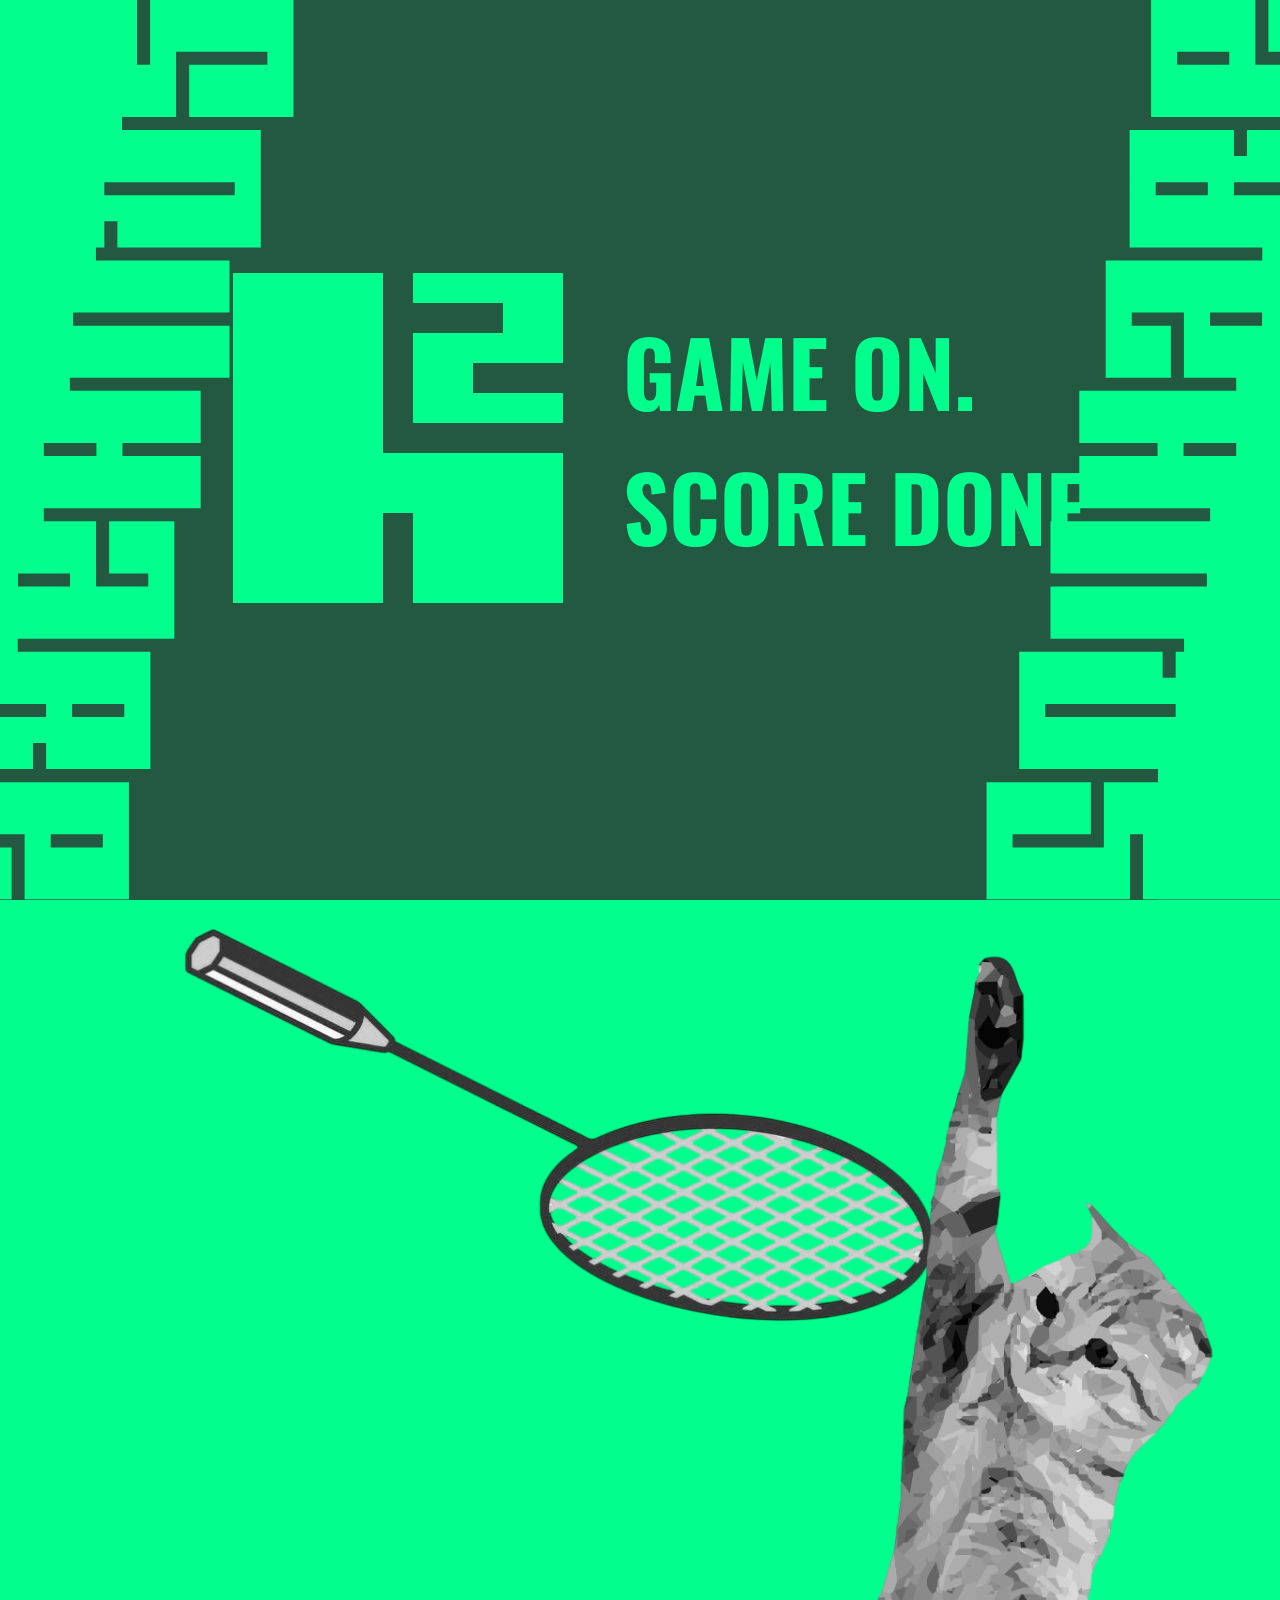
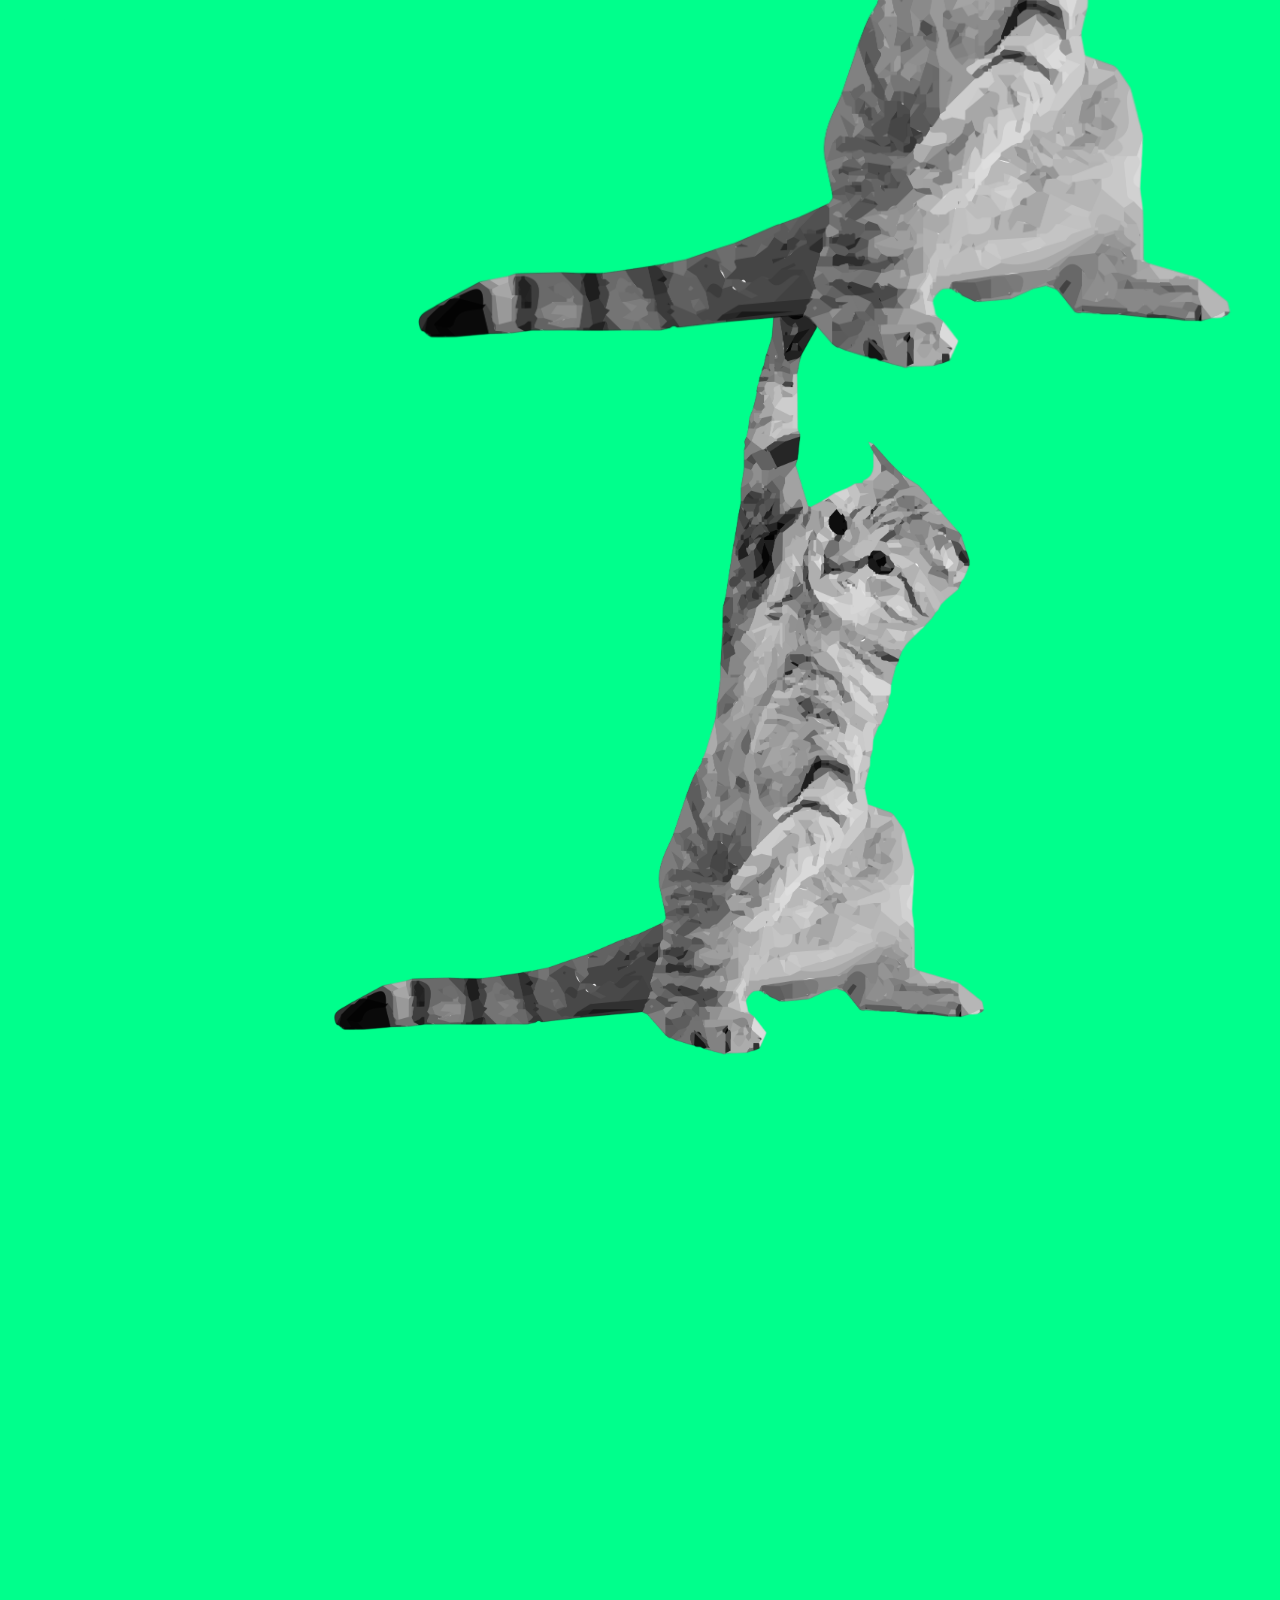
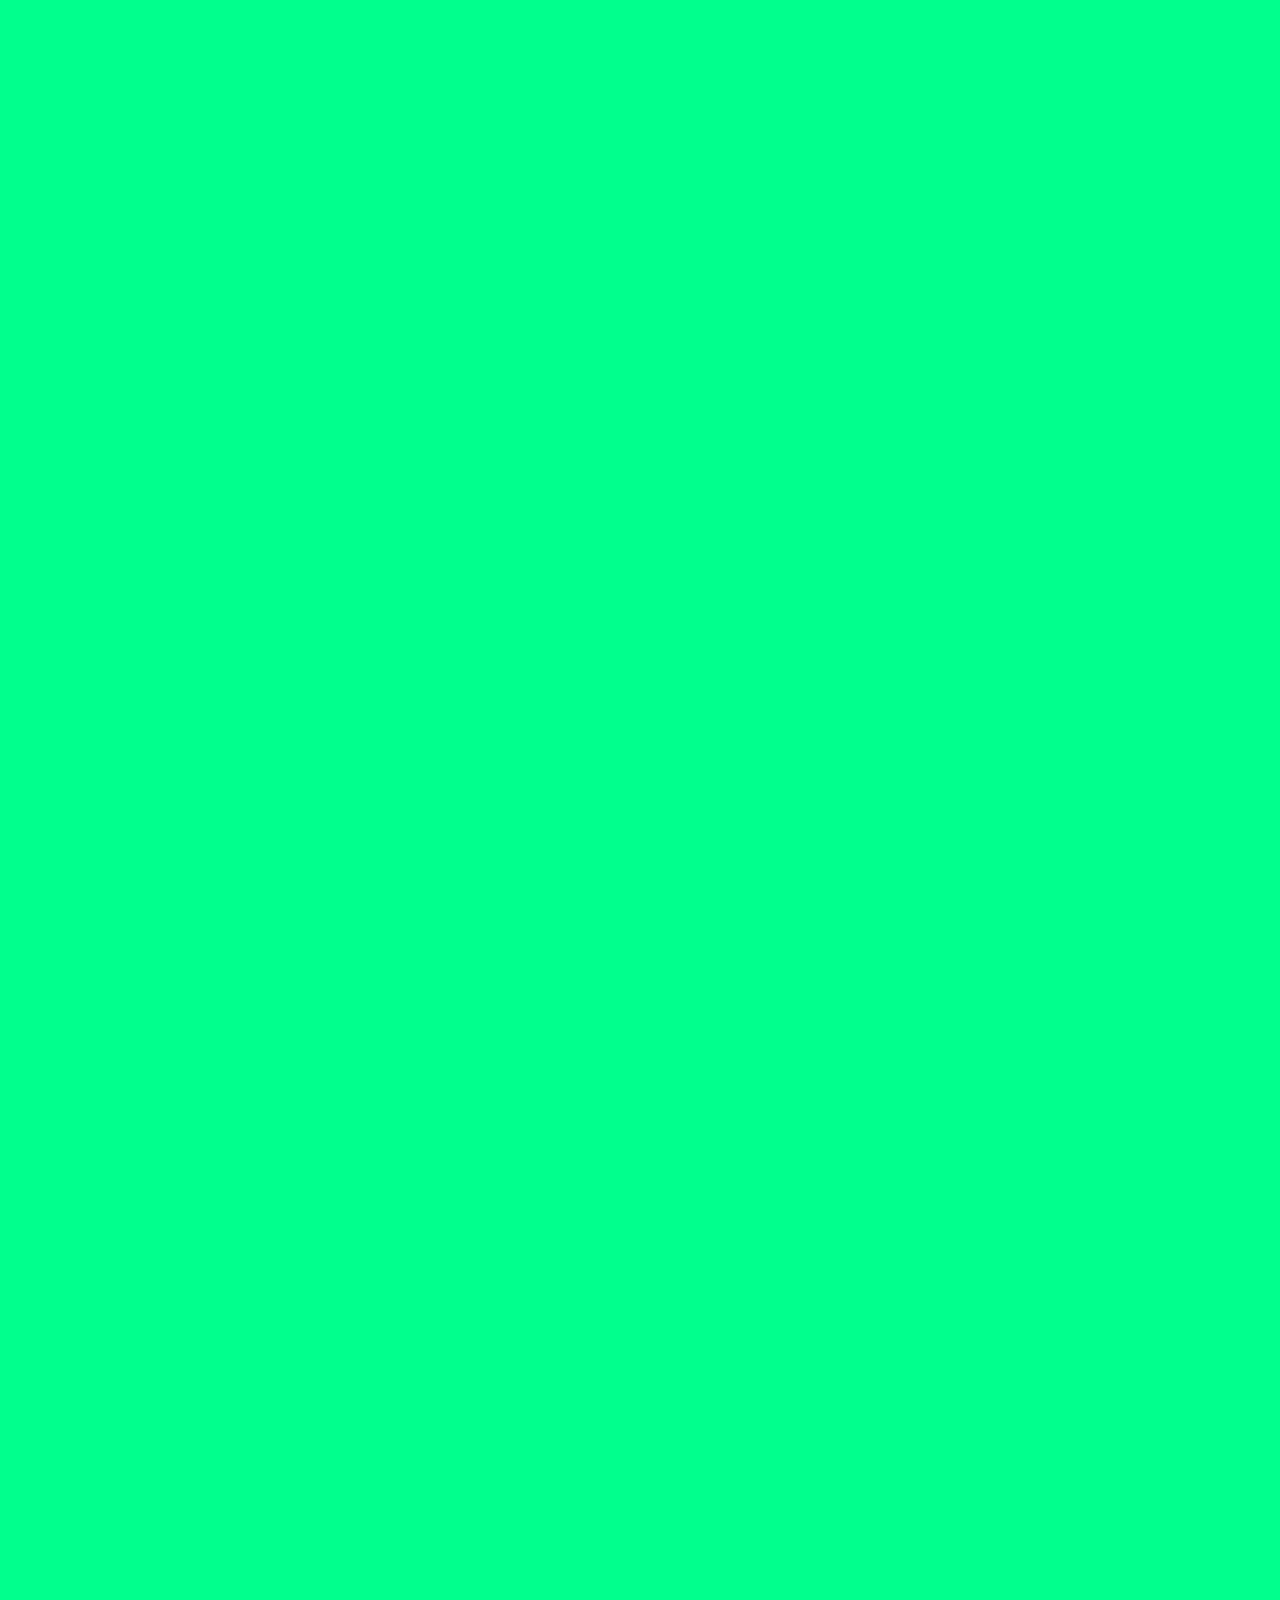
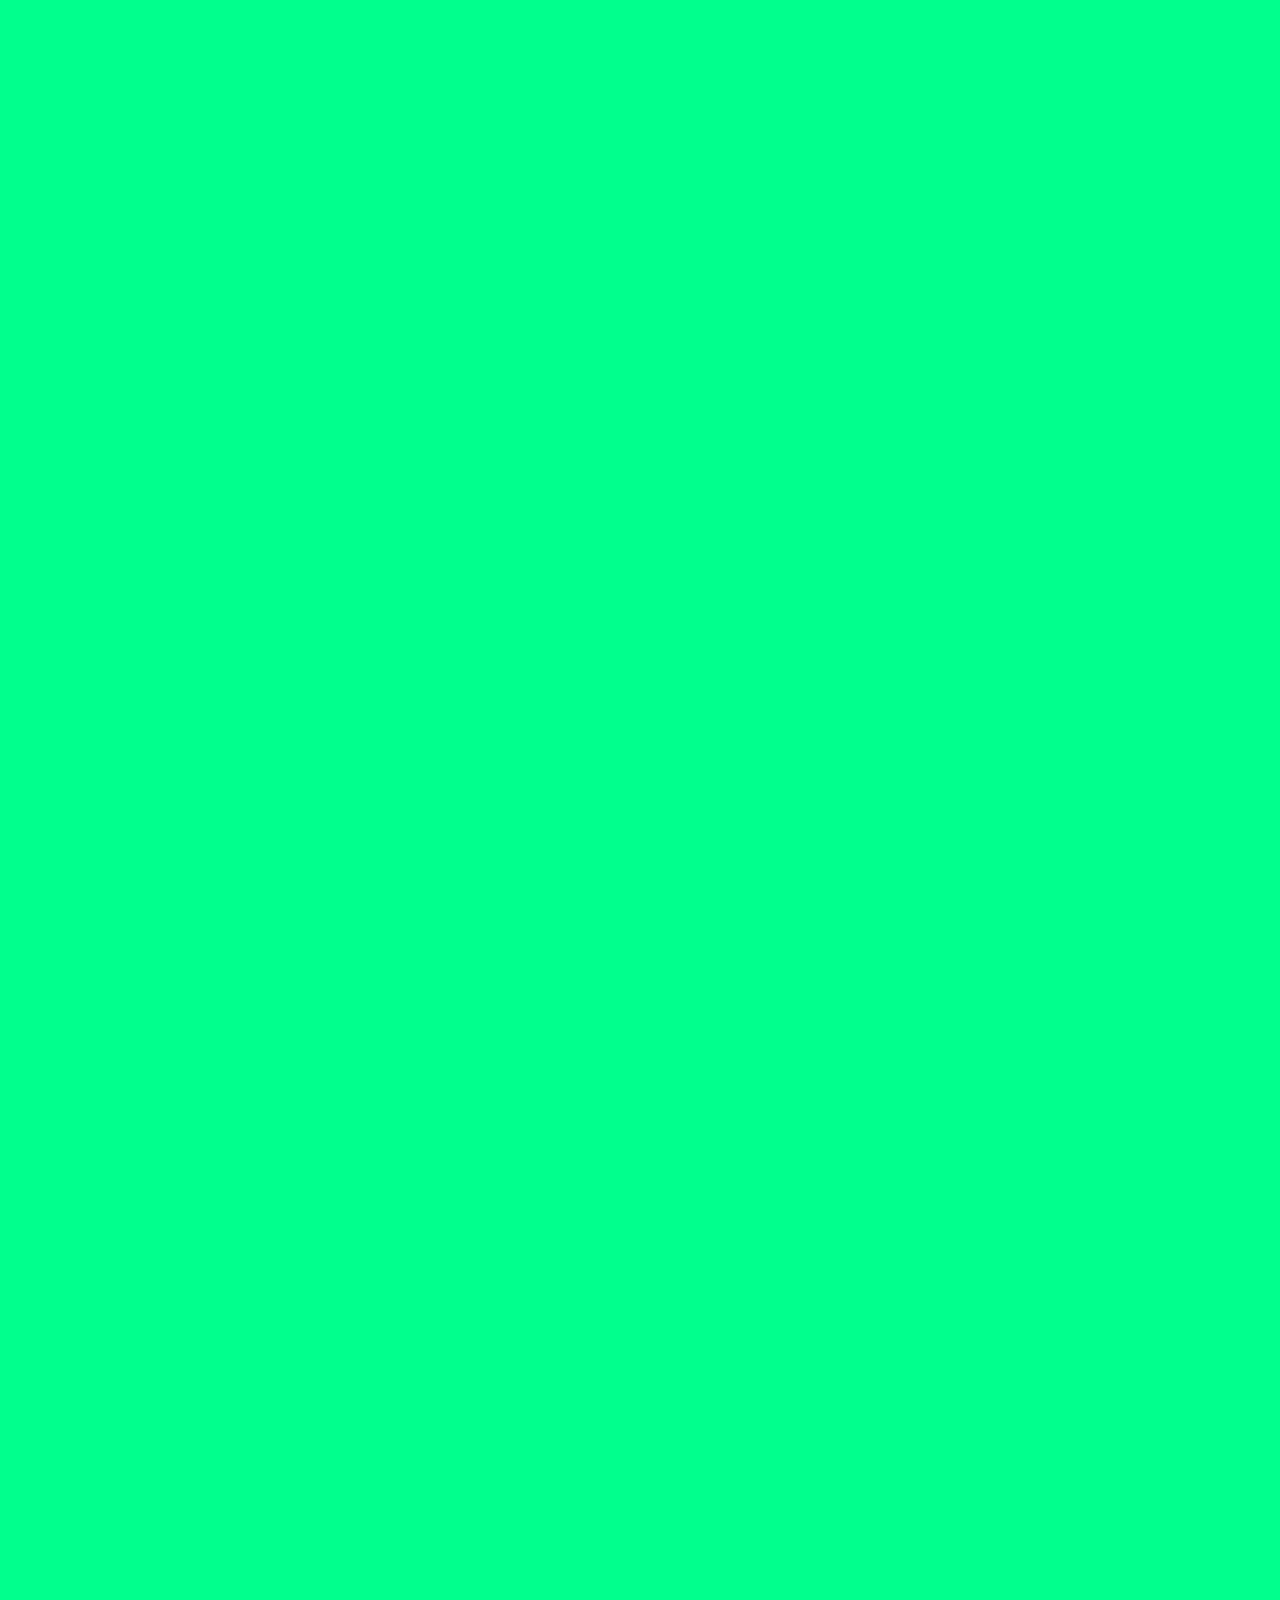
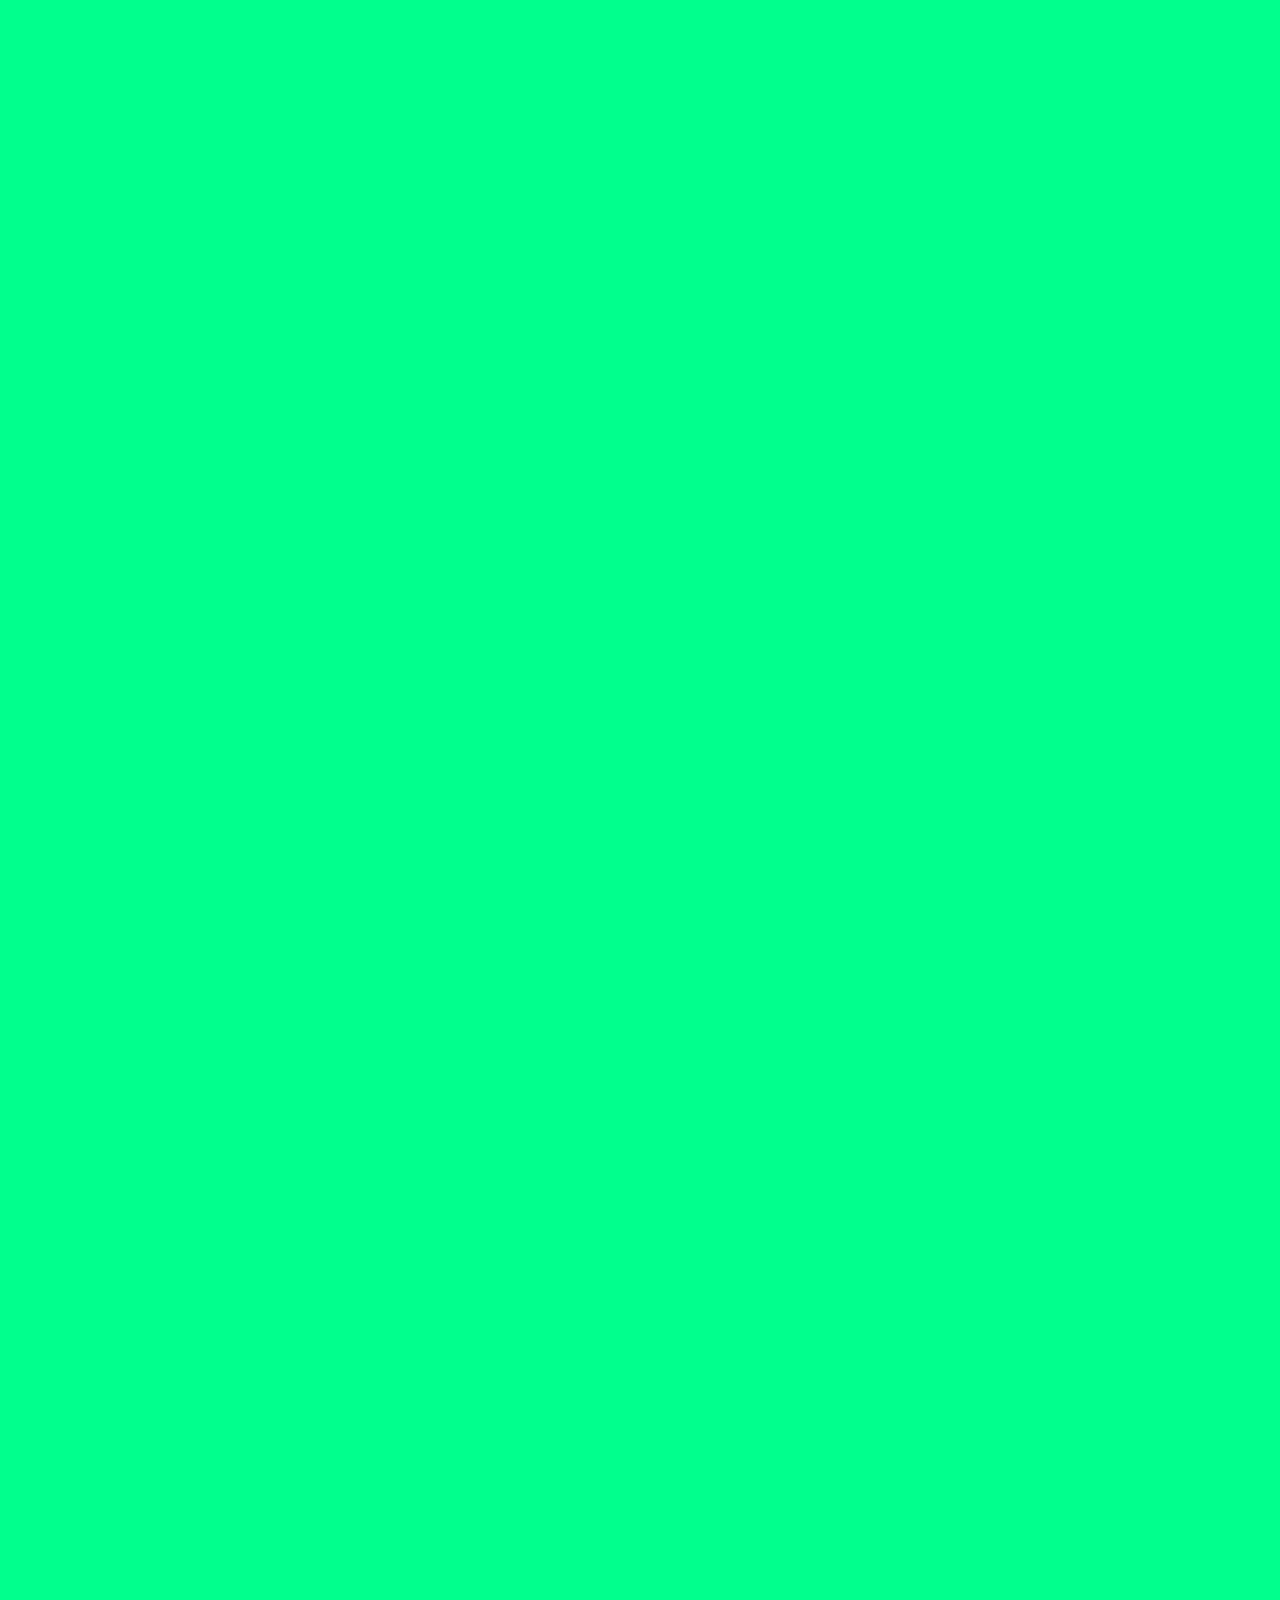
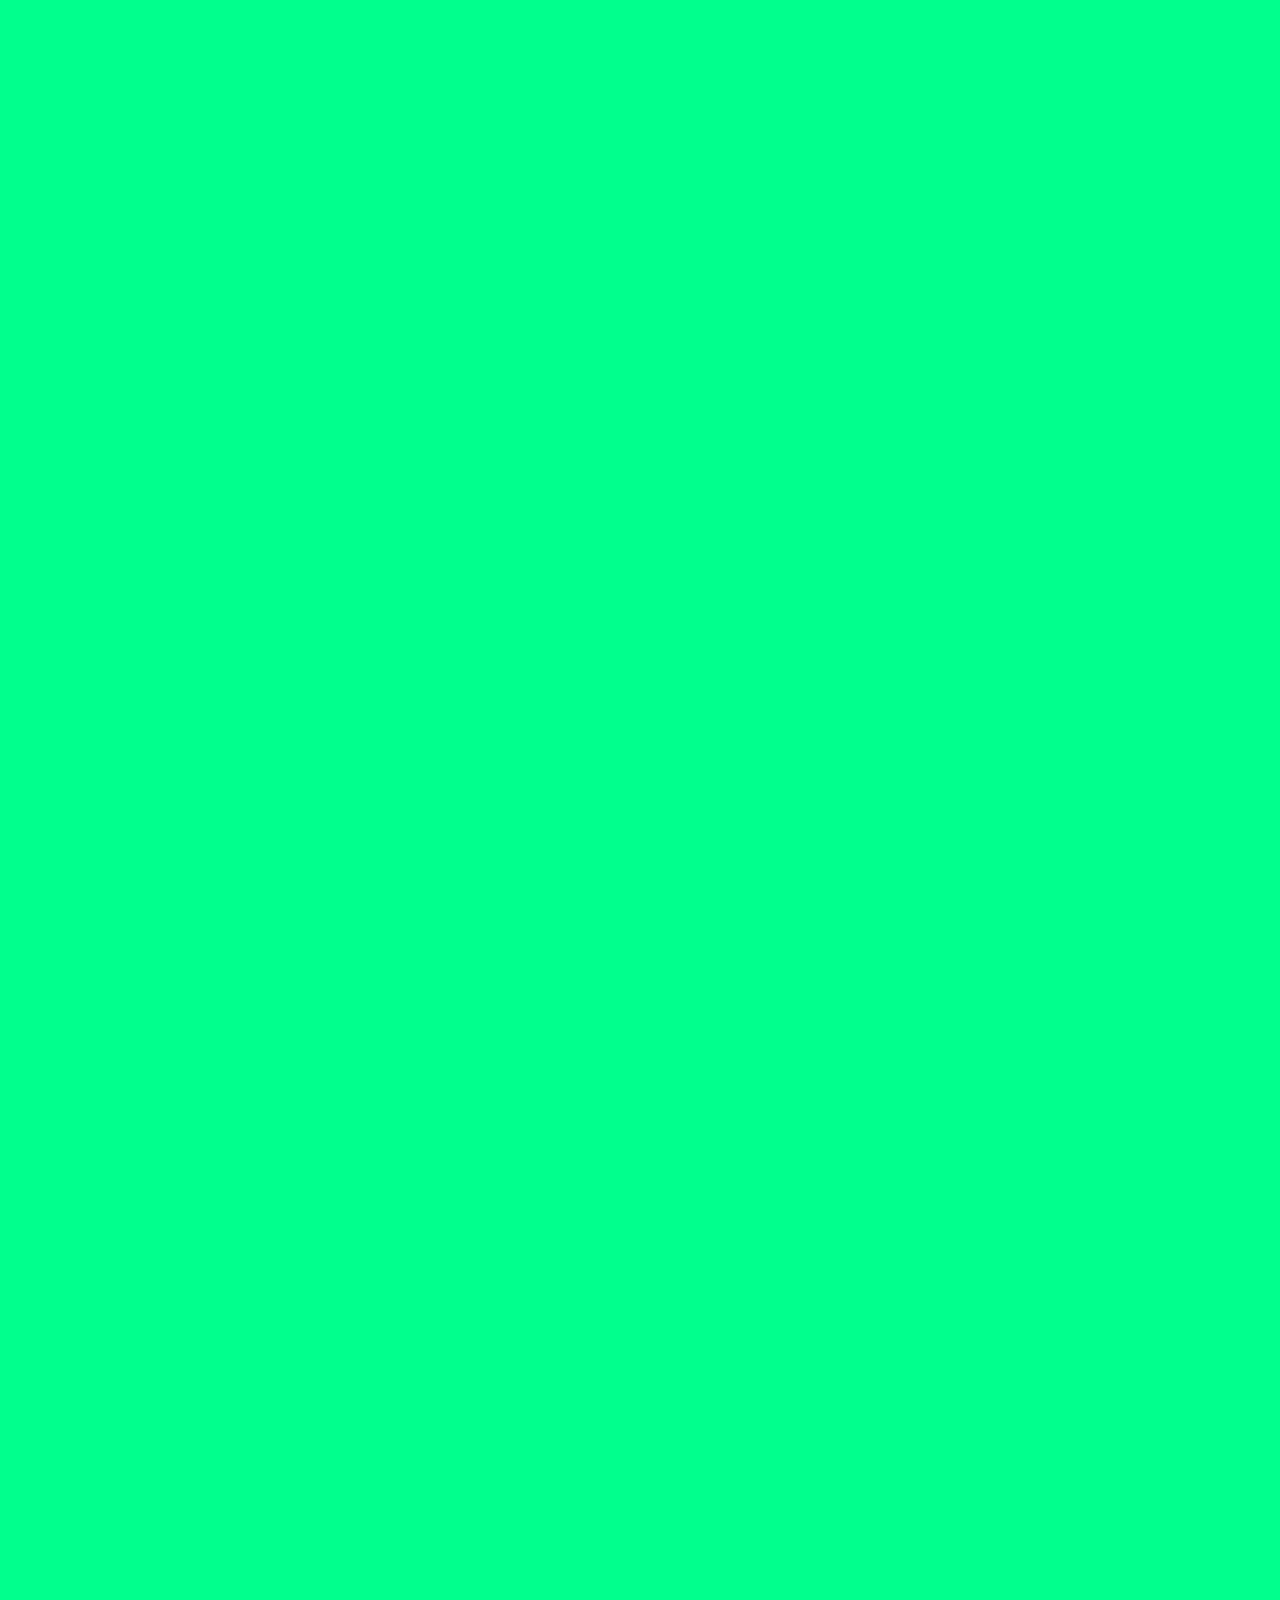
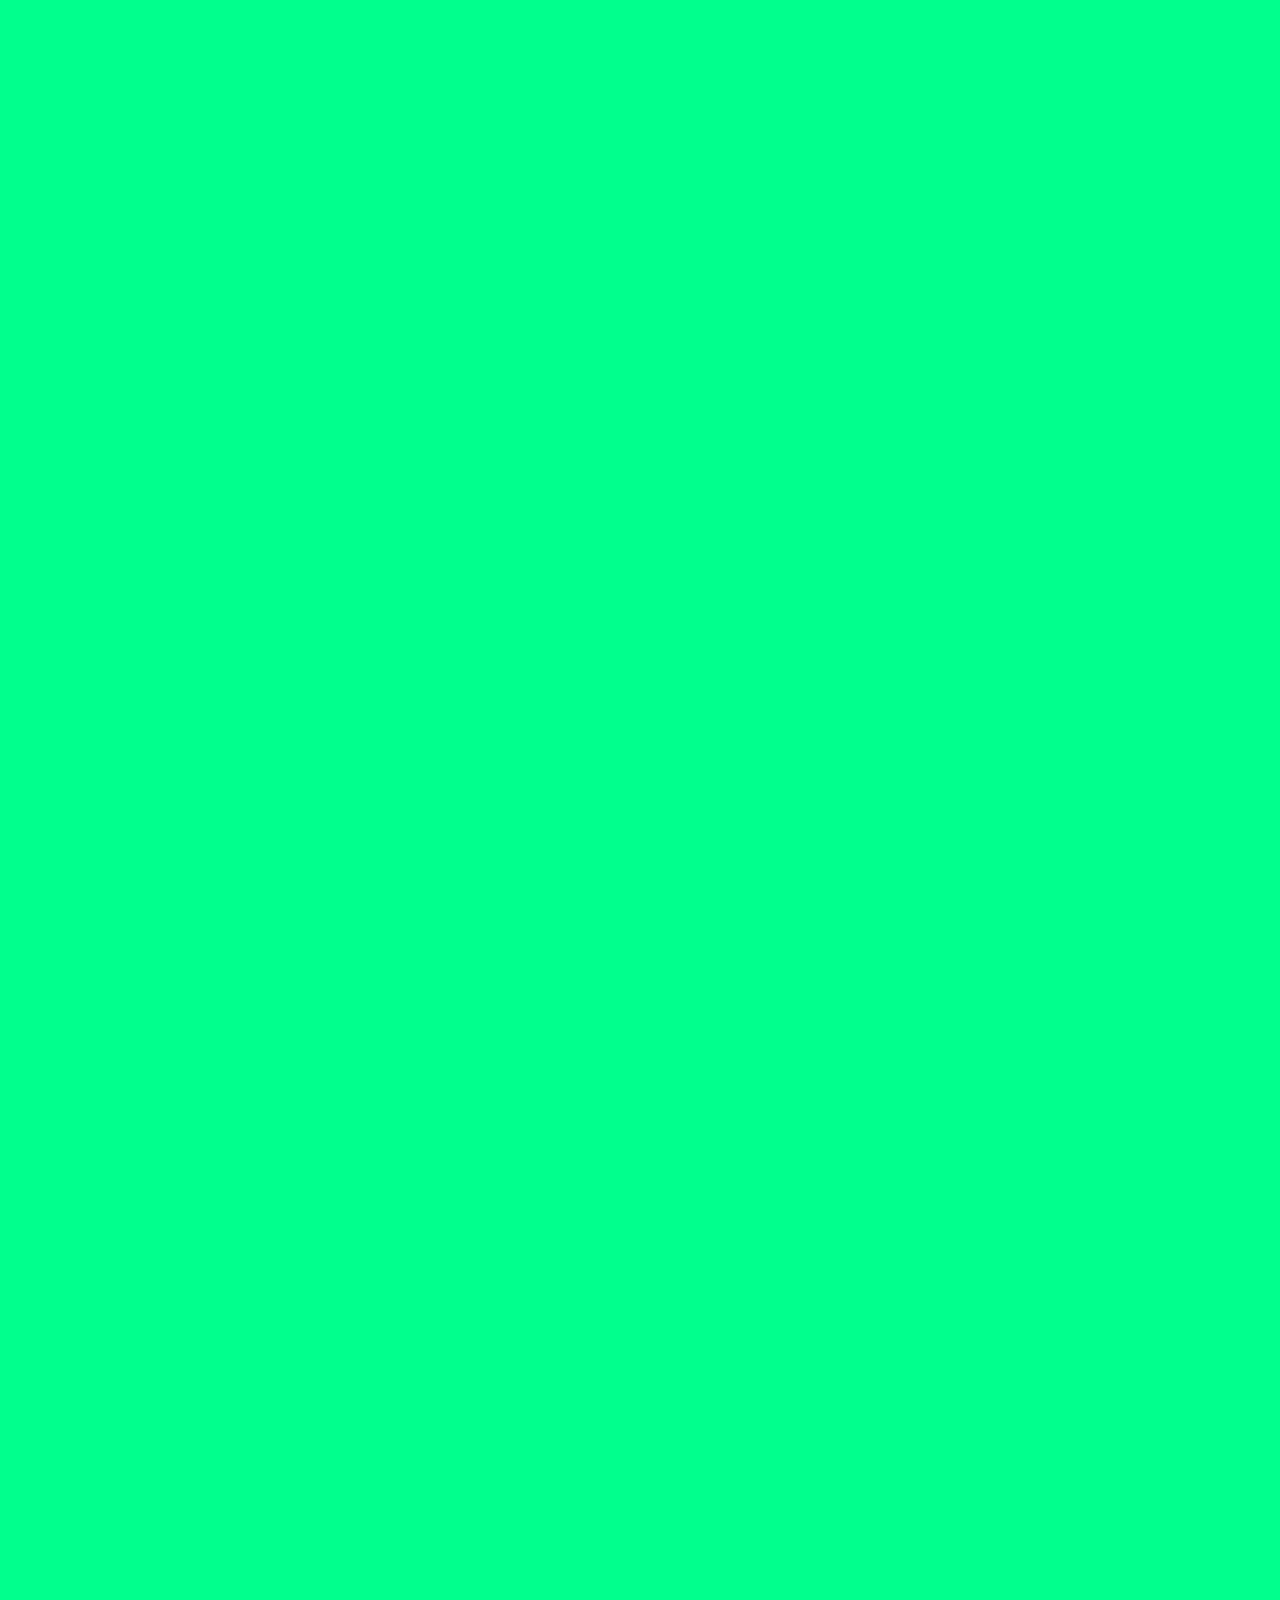
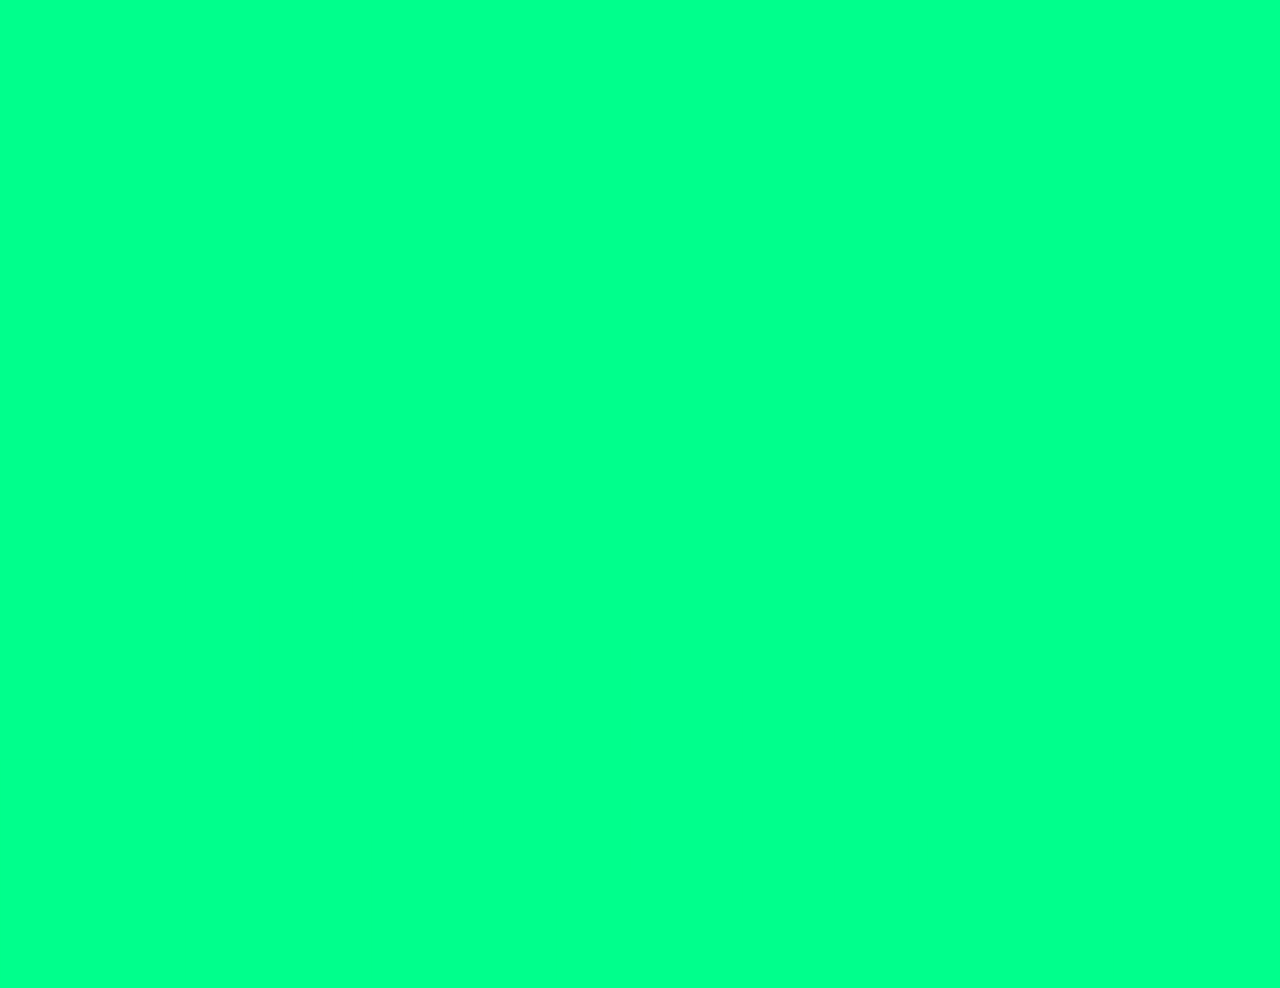
==== commit 3e7102dd: "add about page mobile responsive" ====
--- a/about.html
+++ b/about.html
@@ -3,7 +3,7 @@
   <head>
     <meta charset="UTF-8" />
     <meta name="viewport" content="width=device-width, initial-scale=1.0" />
-    <title>Document</title>
+    <title>Tentang</title>
     <link rel="stylesheet" href="./css/components/navbar.css" />
     <link rel="stylesheet" href="./css/pages/about/about.css" />
   </head>
@@ -27,7 +27,7 @@
               <p>
                 Logo Squhare (<strong>h²</strong>) merepresentasikan nama kedua
                 pendirinya, yaitu <strong>Hylmi</strong> dan
-                <strong>Hakim</strong>
+                <strong>Hakim</strong>.
               </p>
               <div id="about-hero-desc-cover"></div>
             </div>
@@ -423,11 +423,11 @@
       <div>
         <div class="ah3-display-team">
           <span>TEAM 1</span>
-          <span>0</span>
+          <span id="ah3-dt2">0</span>
         </div>
         <div class="ah3-display-team">
           <span>TEAM 2</span>
-          <span id="ah3-dt2">0</span>
+          <span>0</span>
         </div>
       </div>
     </div>
@@ -445,7 +445,7 @@
 
     <div id="ah9-line"></div>
 
-    <img src="./assets/squhare-text-down.svg" alt="" />
+    <img src="./assets/icons/squhare-text-down.svg" alt="" />
 
     <script src="./js/pages/about/scrollSections.js"></script>
     <script src="./js/pages/about/heroLogoDesc.js"></script>
--- a/css/pages/about/about.css
+++ b/css/pages/about/about.css
@@ -45,7 +45,30 @@
   color: var(--sunshine) !important;
 }
 
-section {
-  width: 100vw;
-  height: 100vh;
+em,
+strong {
+  font-family: inherit;
 }
+
+@media (max-width: 1023px) {
+  .scroll-container {
+    height: fit-content;
+    position: relative;
+  }
+
+  .horizontal {
+    position: static;
+    height: fit-content;
+    overflow: visible;
+  }
+
+  main#about {
+    display: flex;
+    flex-direction: column;
+    height: fit-content;
+    width: 100vw;
+    overflow-x: hidden;
+    will-change: transform;
+    position: relative;
+  }
+}
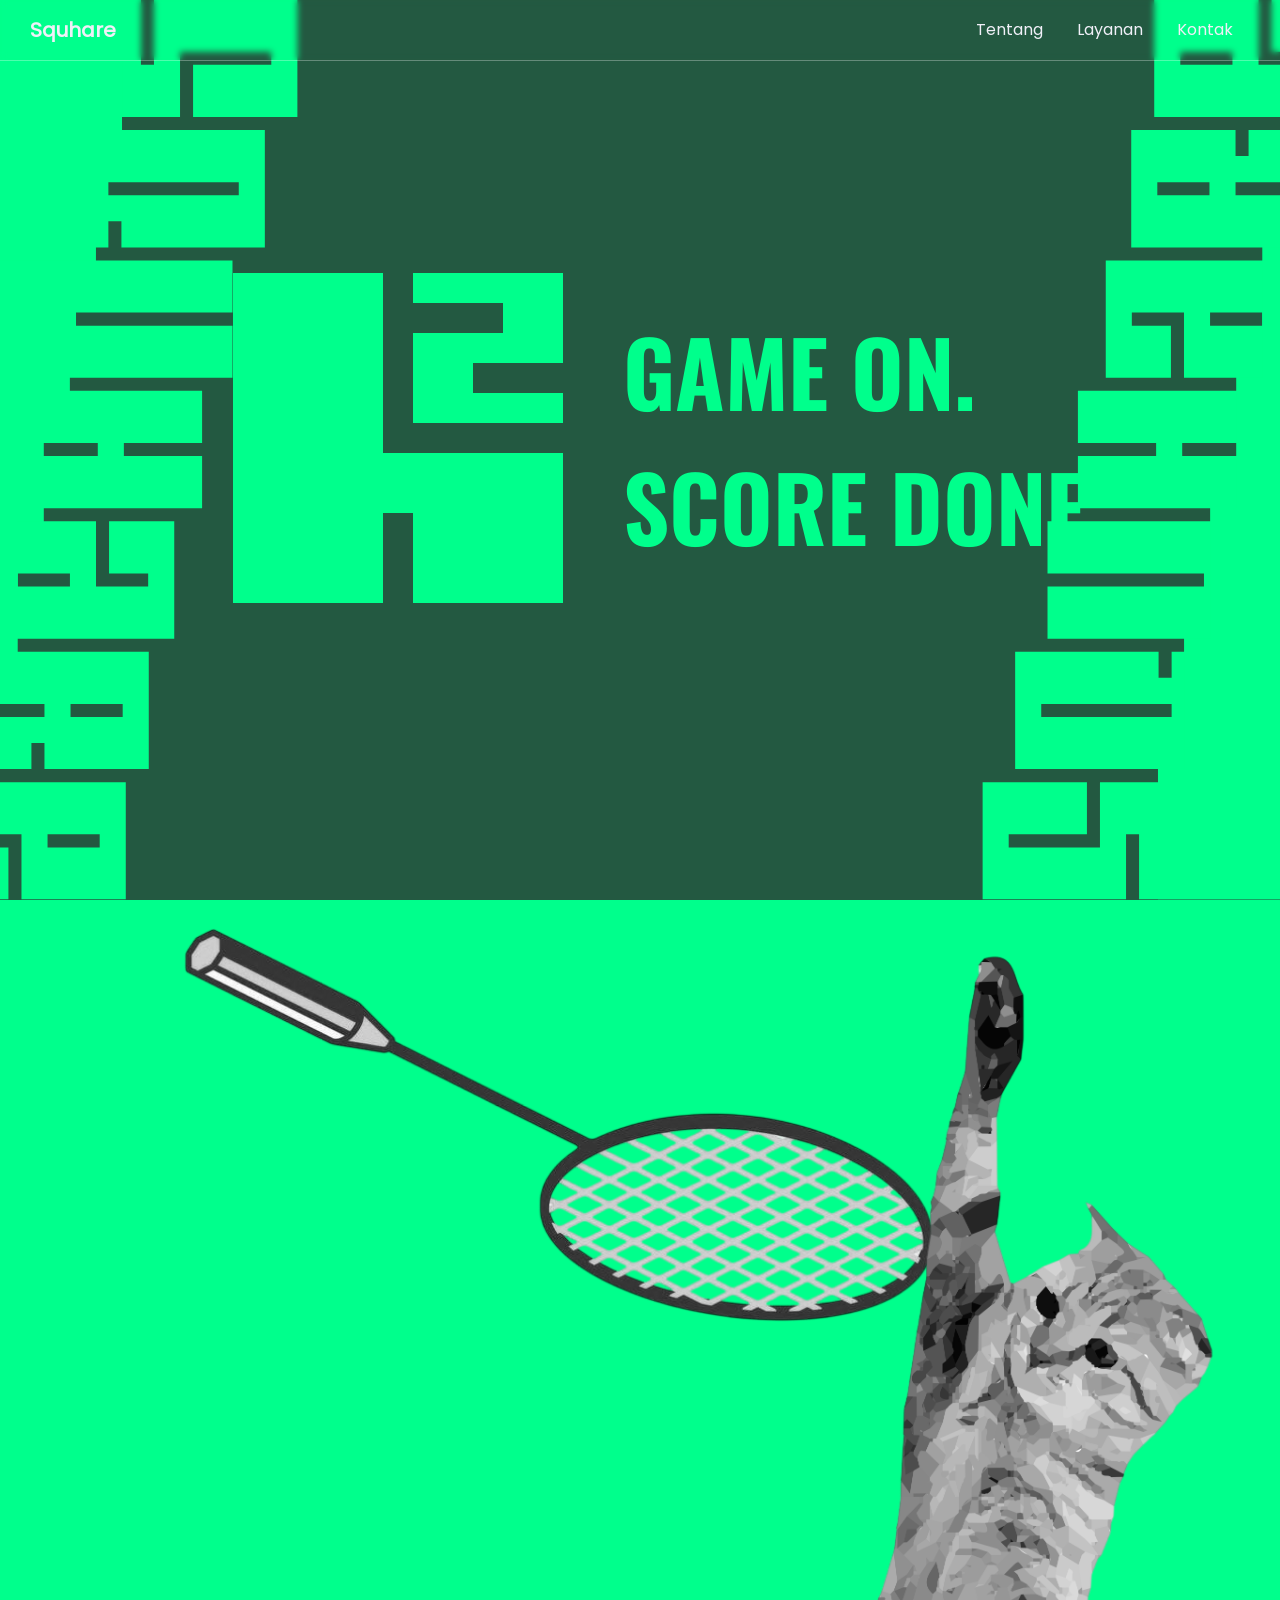
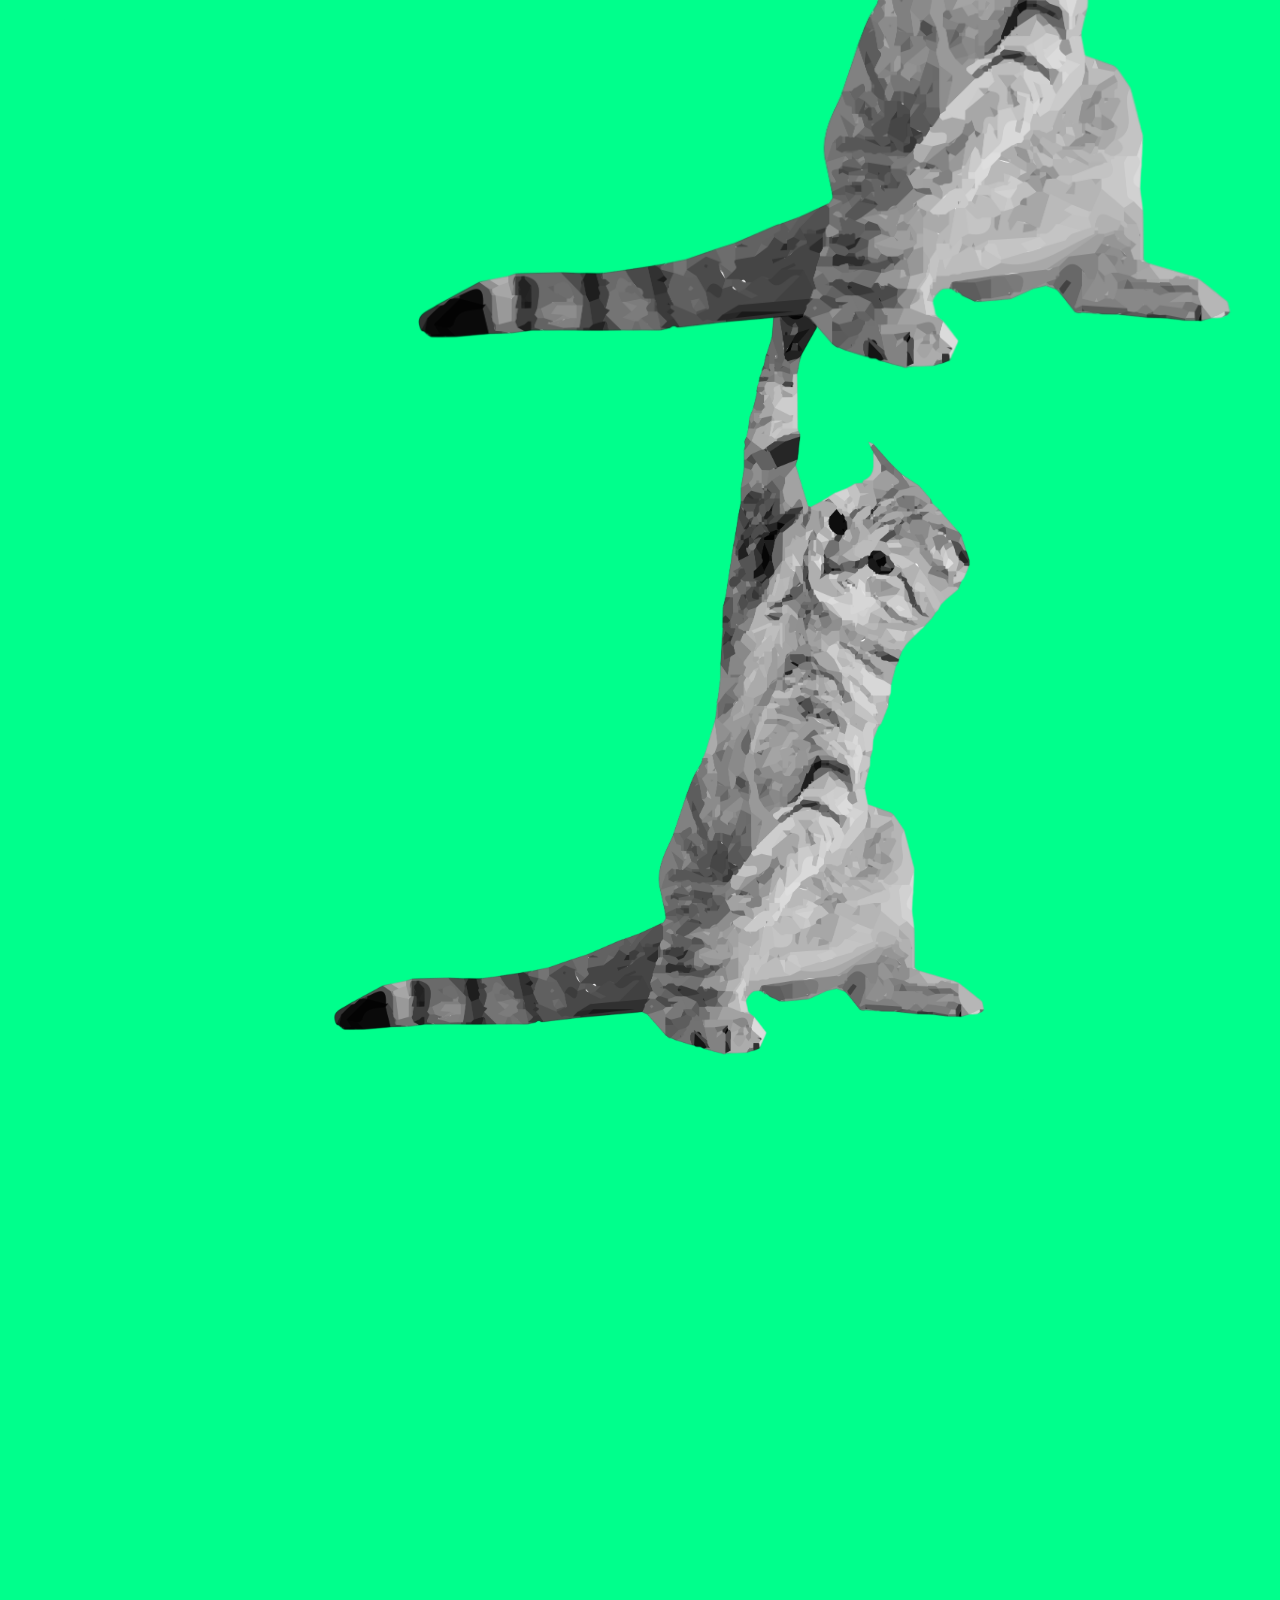
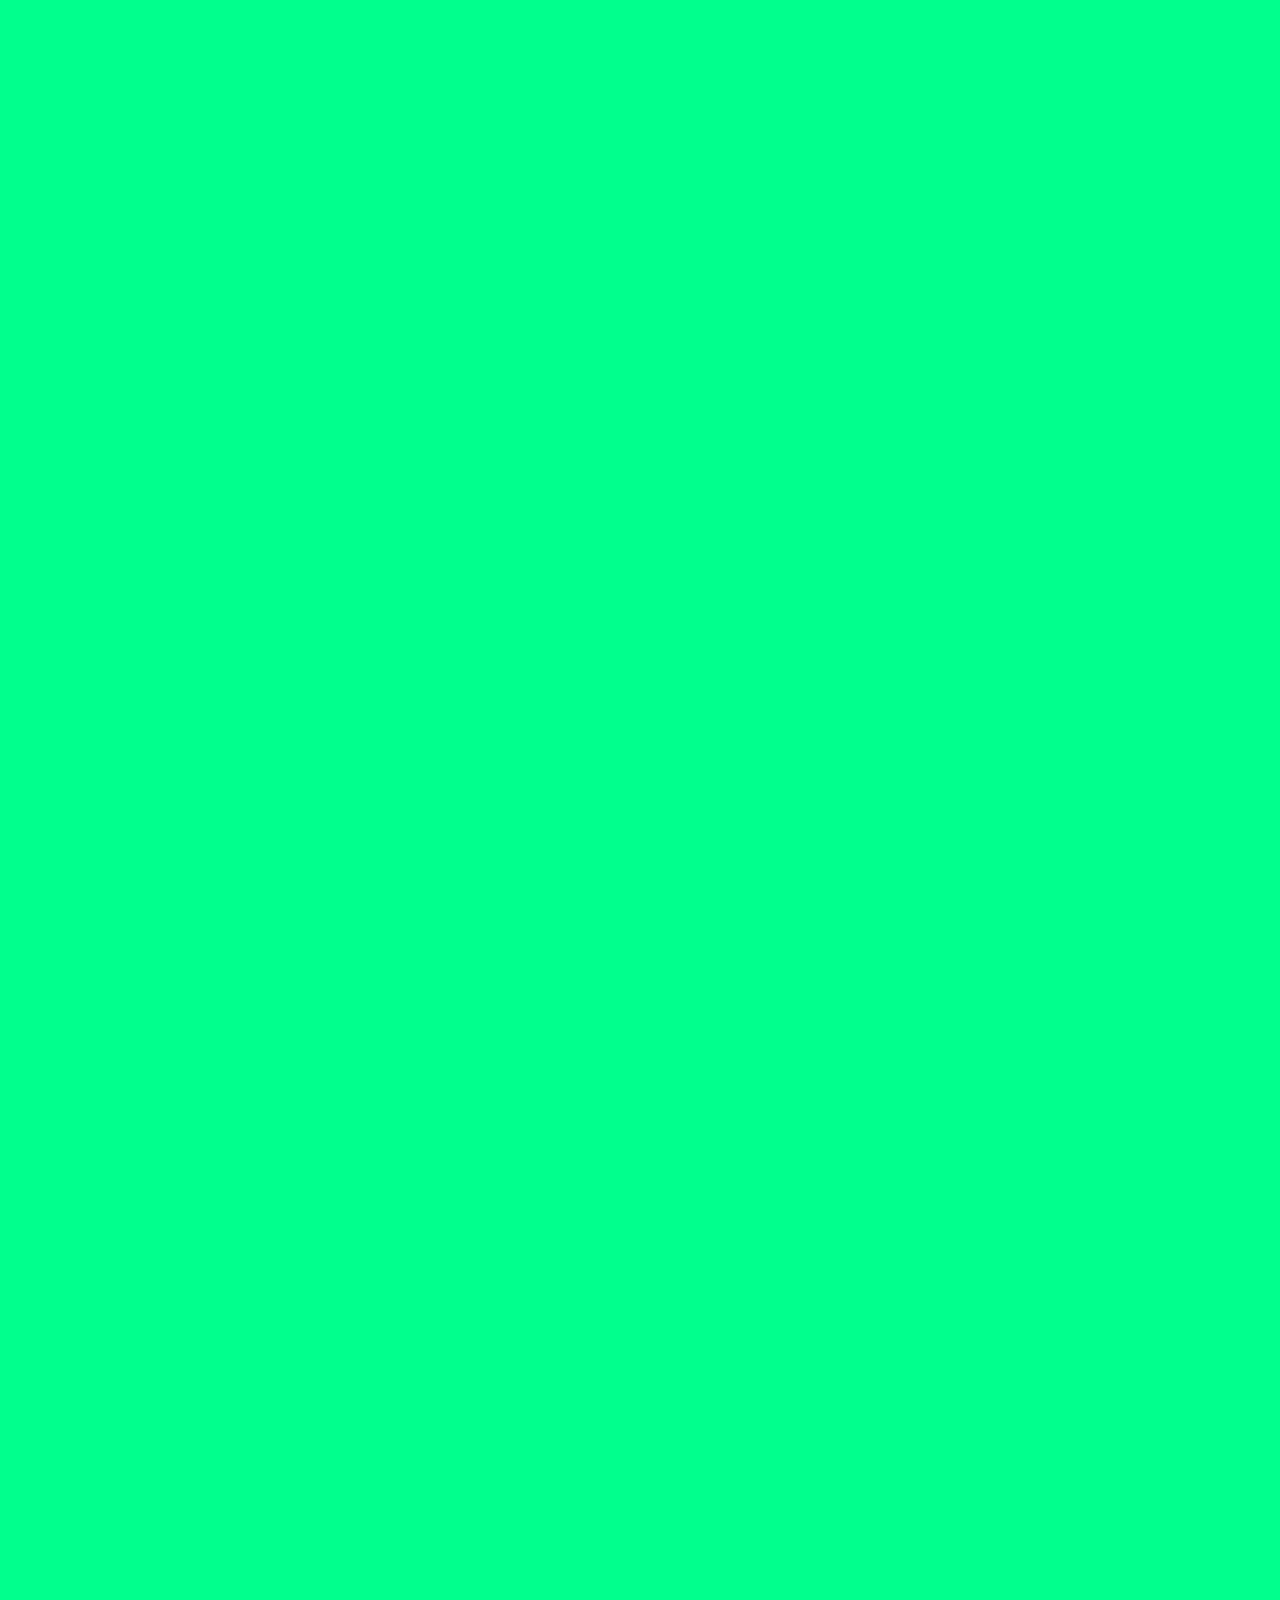
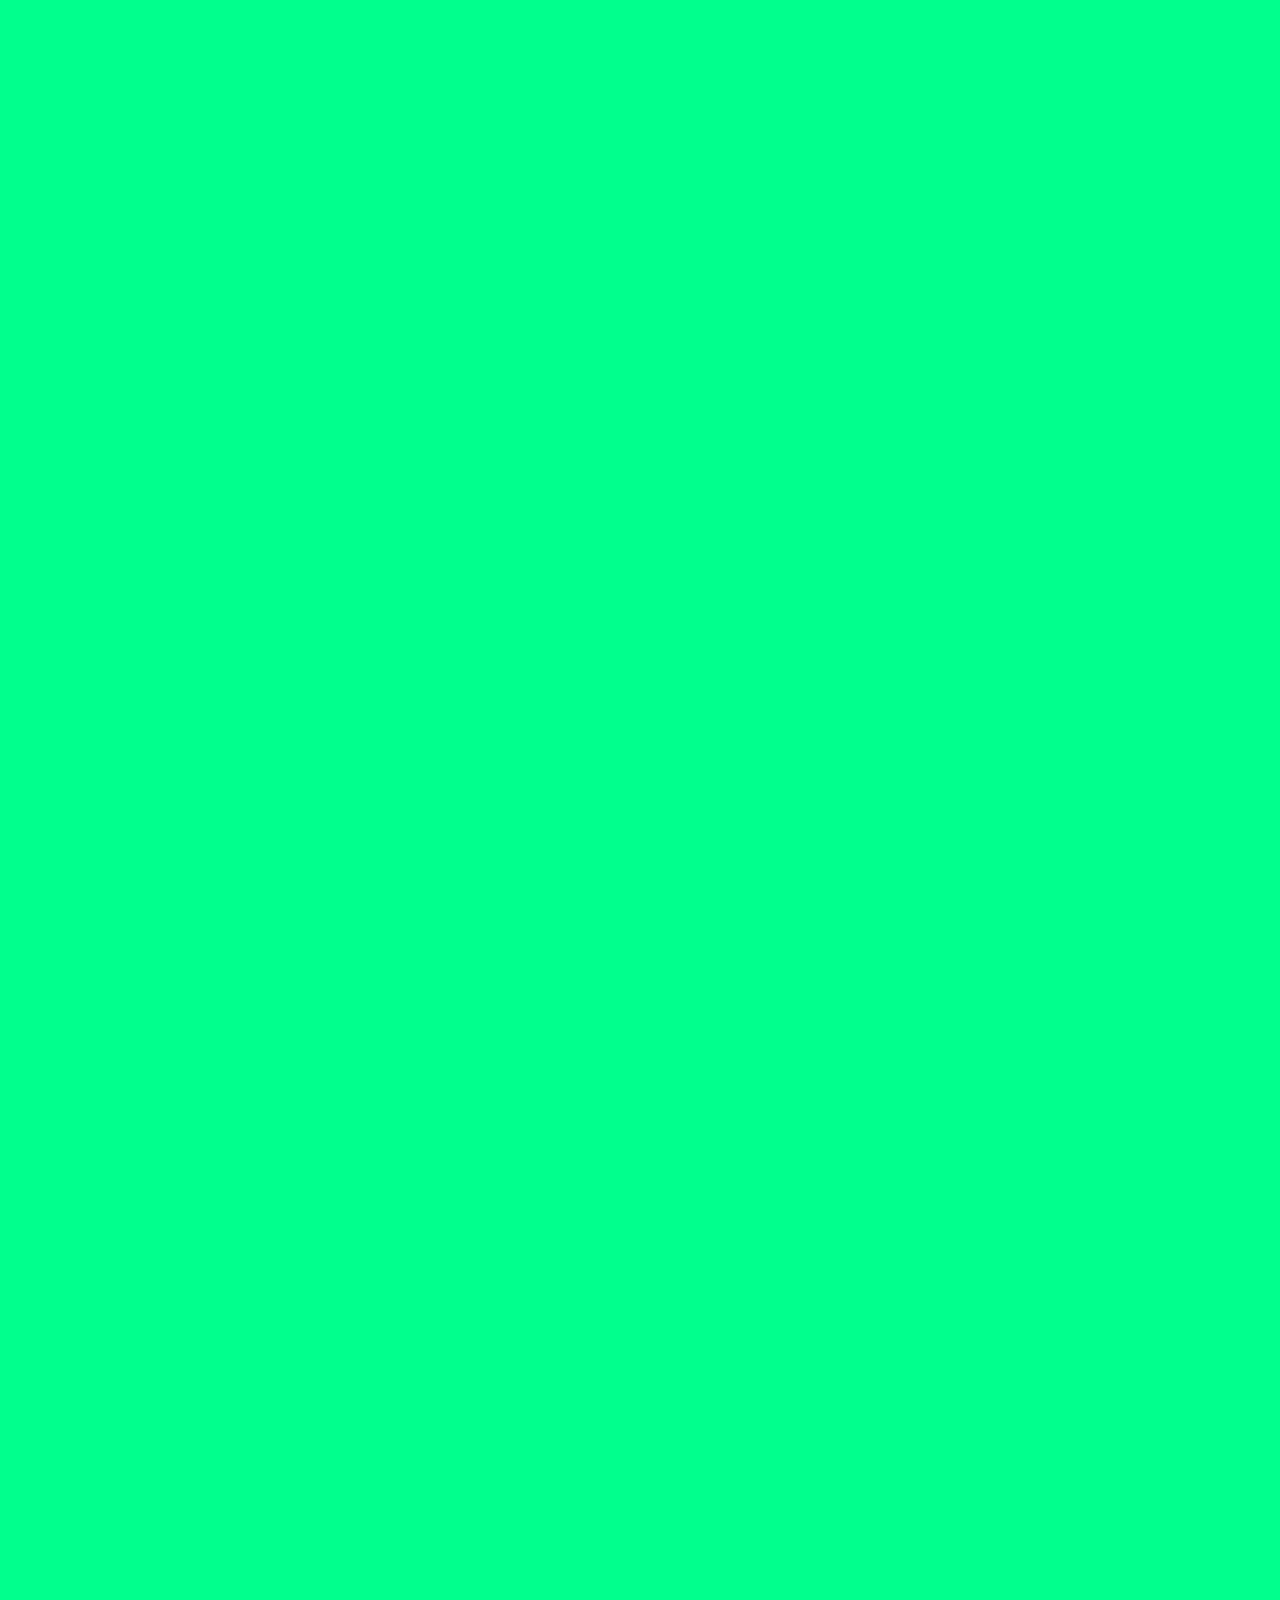
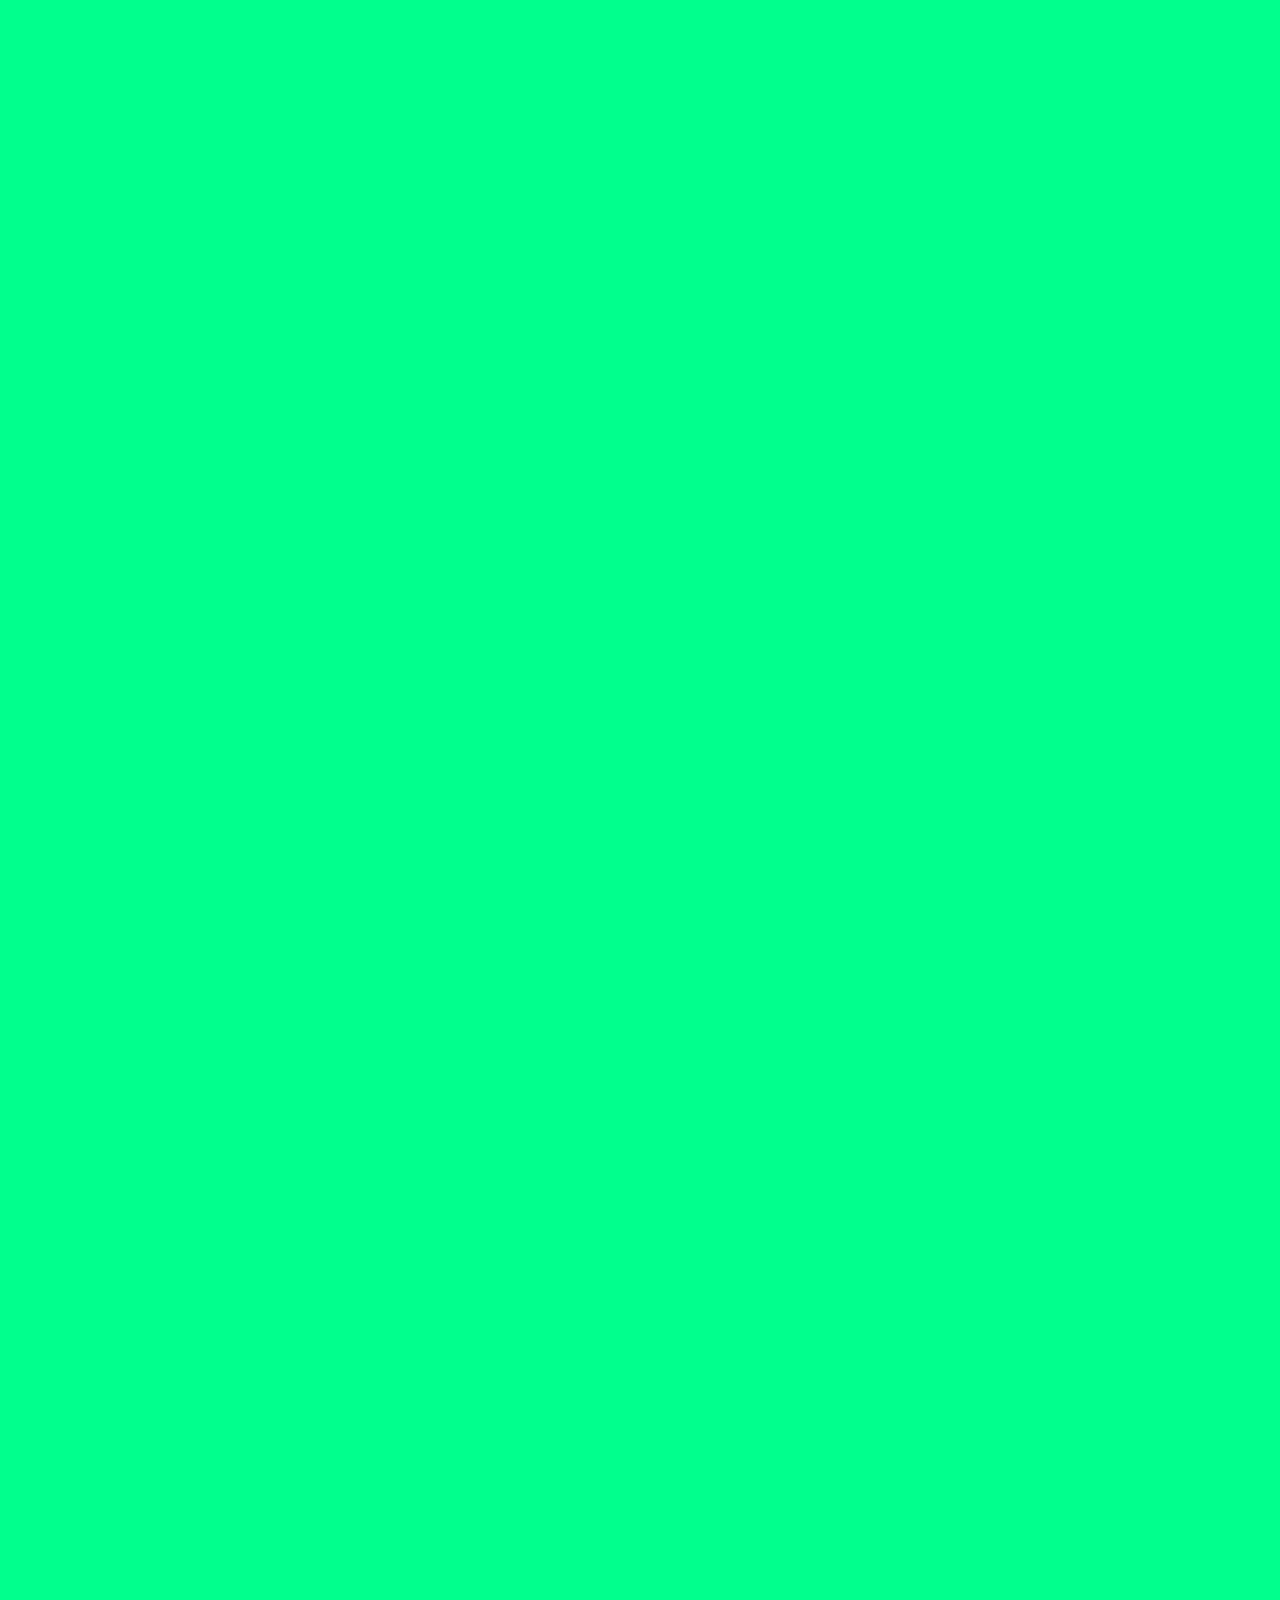
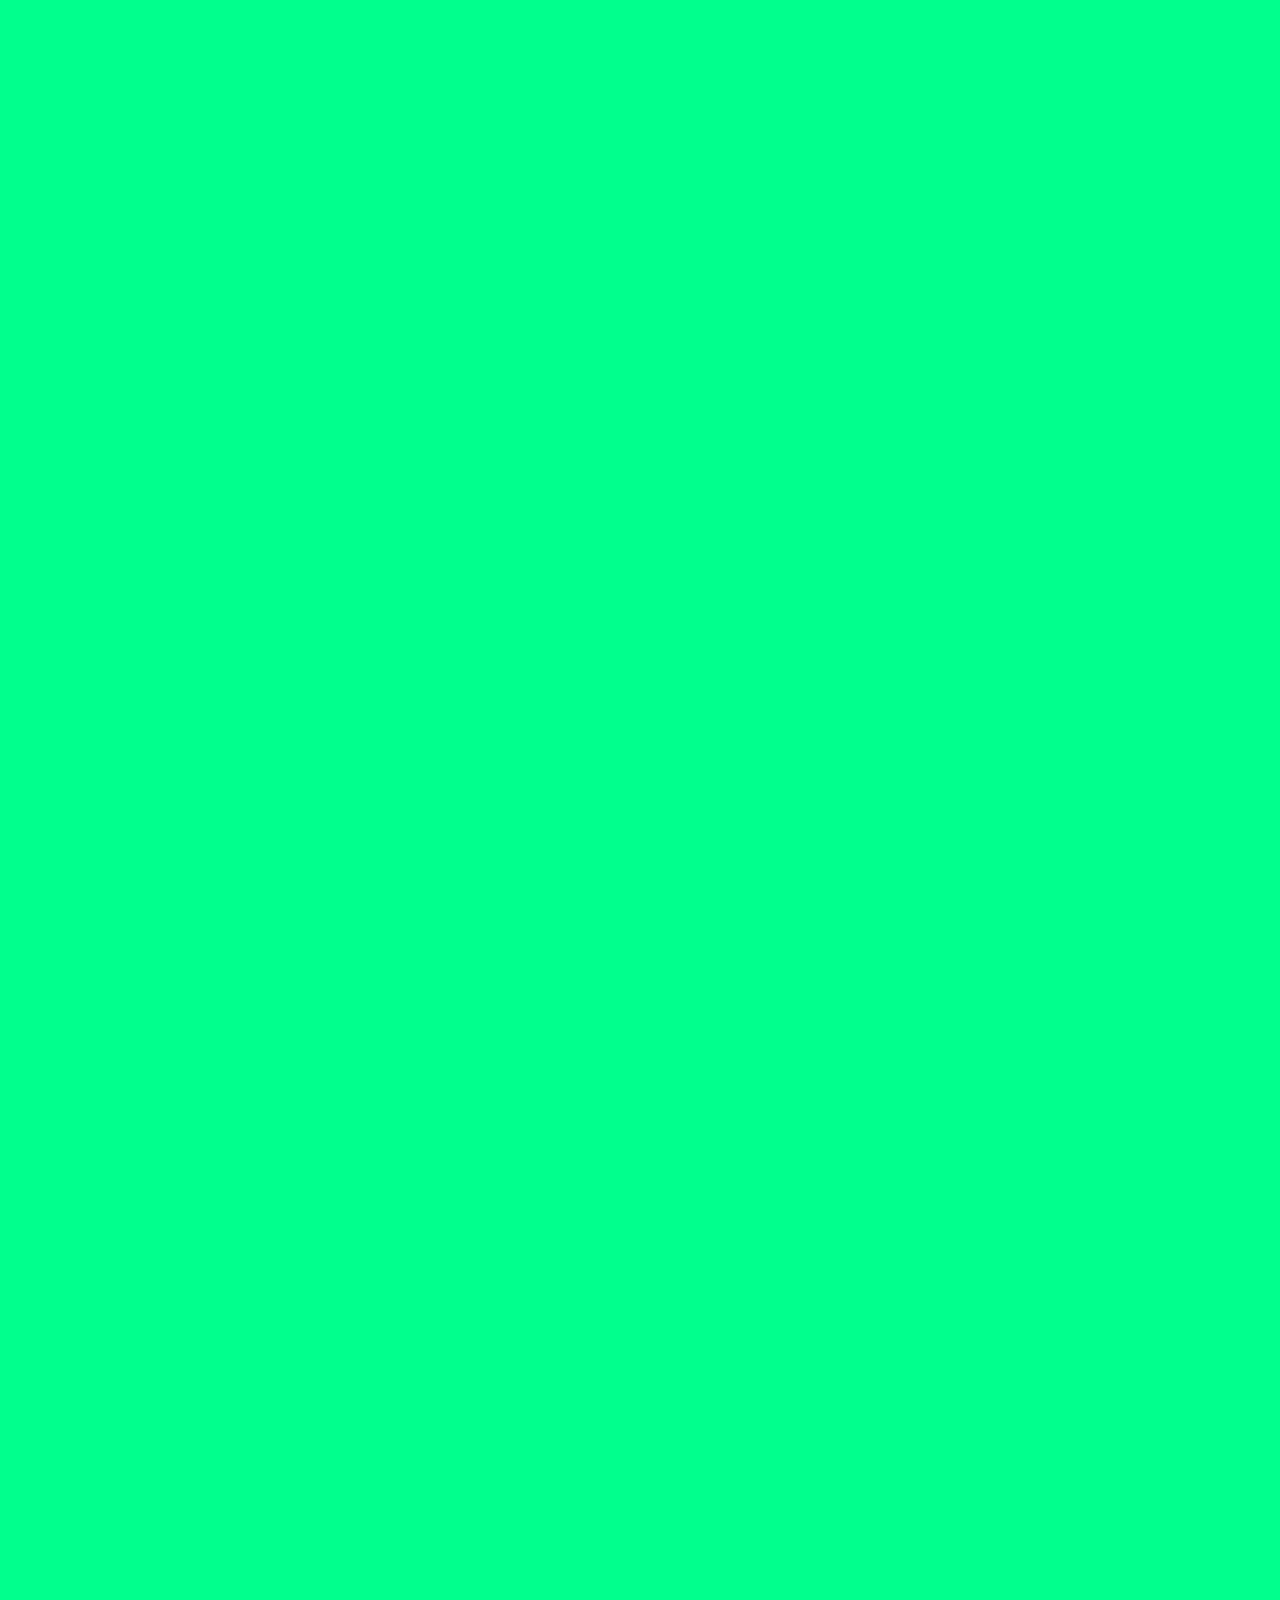
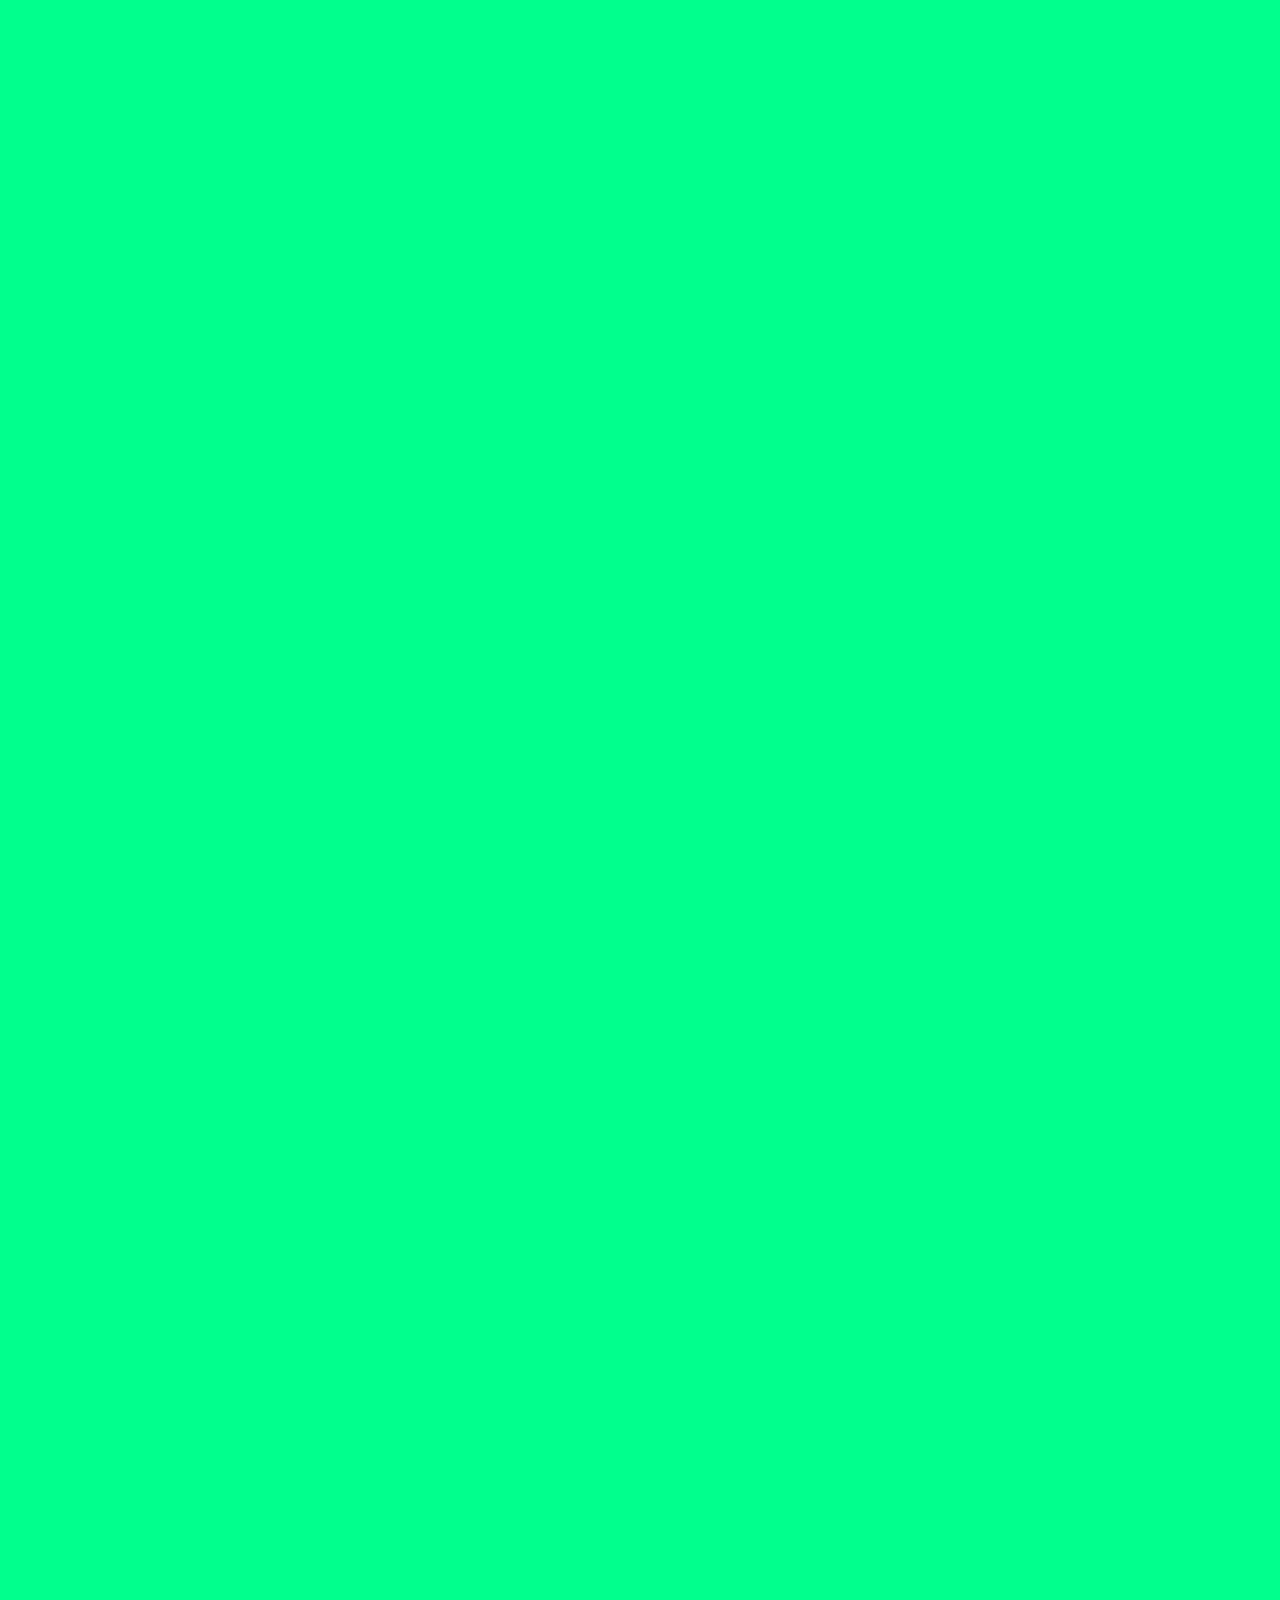
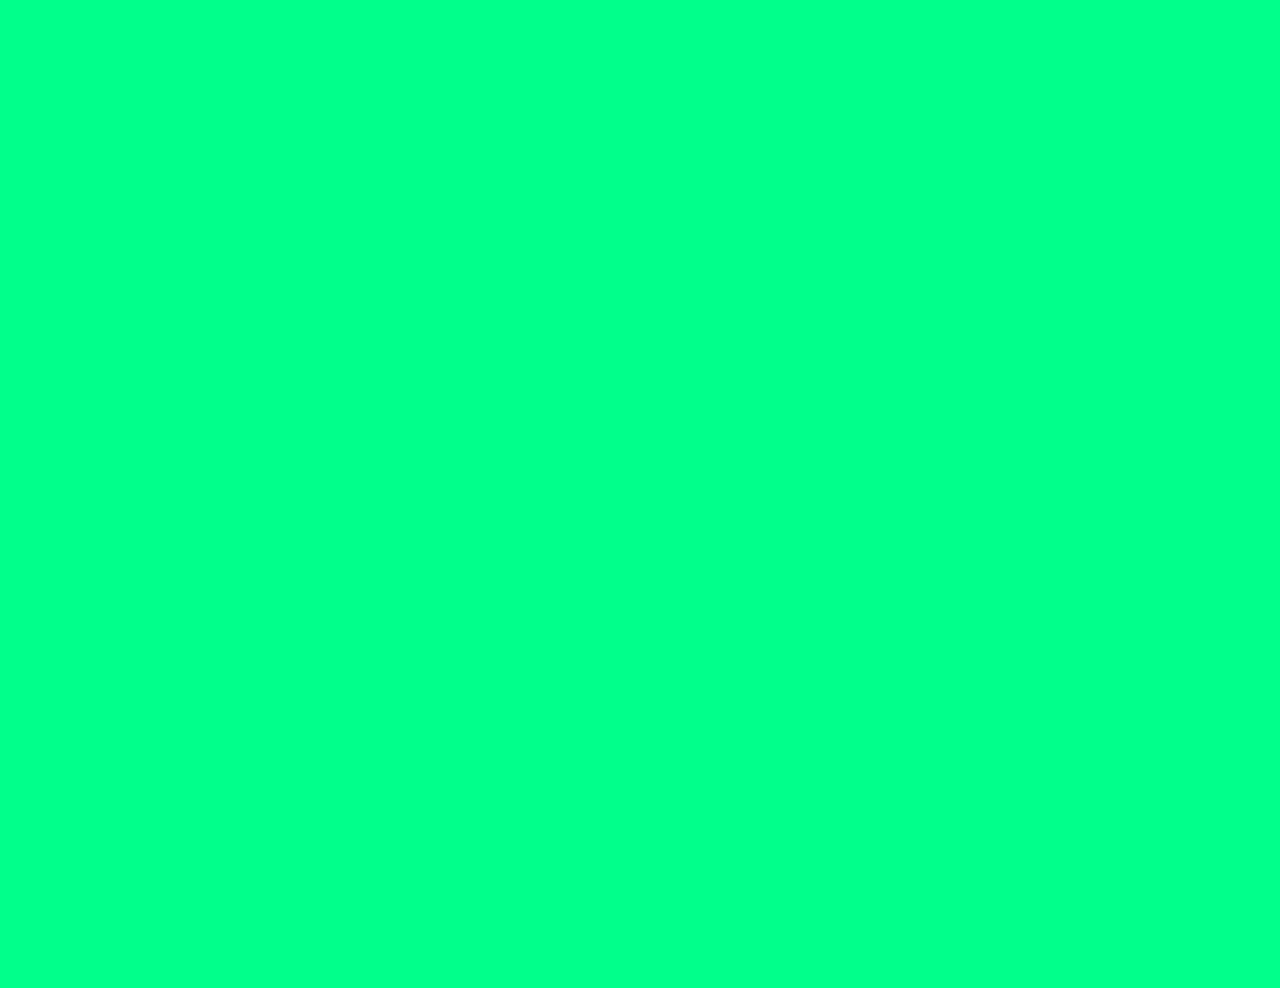
==== commit 3deae835: "navbar not working HELP!!" ====
--- a/about.html
+++ b/about.html
@@ -8,6 +8,23 @@
     <link rel="stylesheet" href="./css/pages/about/about.css" />
   </head>
   <body>
+    <nav class="navbar">
+      <div class="navbarWrapper">
+        <div class="navbarTop">
+          <span>Squhare</span>
+          <div class="navbarBar">
+            <div class="bar"></div>
+            <div class="bar"></div>
+            <div class="bar"></div>
+          </div>
+        </div>
+        <div class="navbarPage">
+          <span>Tentang</span>
+          <span>Layanan</span>
+          <span>Kontak</span>
+        </div>
+      </div>
+    </nav>
     <div class="scroll-container">
       <div class="horizontal">
         <main id="about">
@@ -447,6 +464,7 @@
 
     <img src="./assets/icons/squhare-text-down.svg" alt="" />
 
+    <script src="./js/components/navbar.js"></script>
     <script src="./js/pages/about/scrollSections.js"></script>
     <script src="./js/pages/about/heroLogoDesc.js"></script>
     <script src="./js/pages/about/generateScores.js"></script>
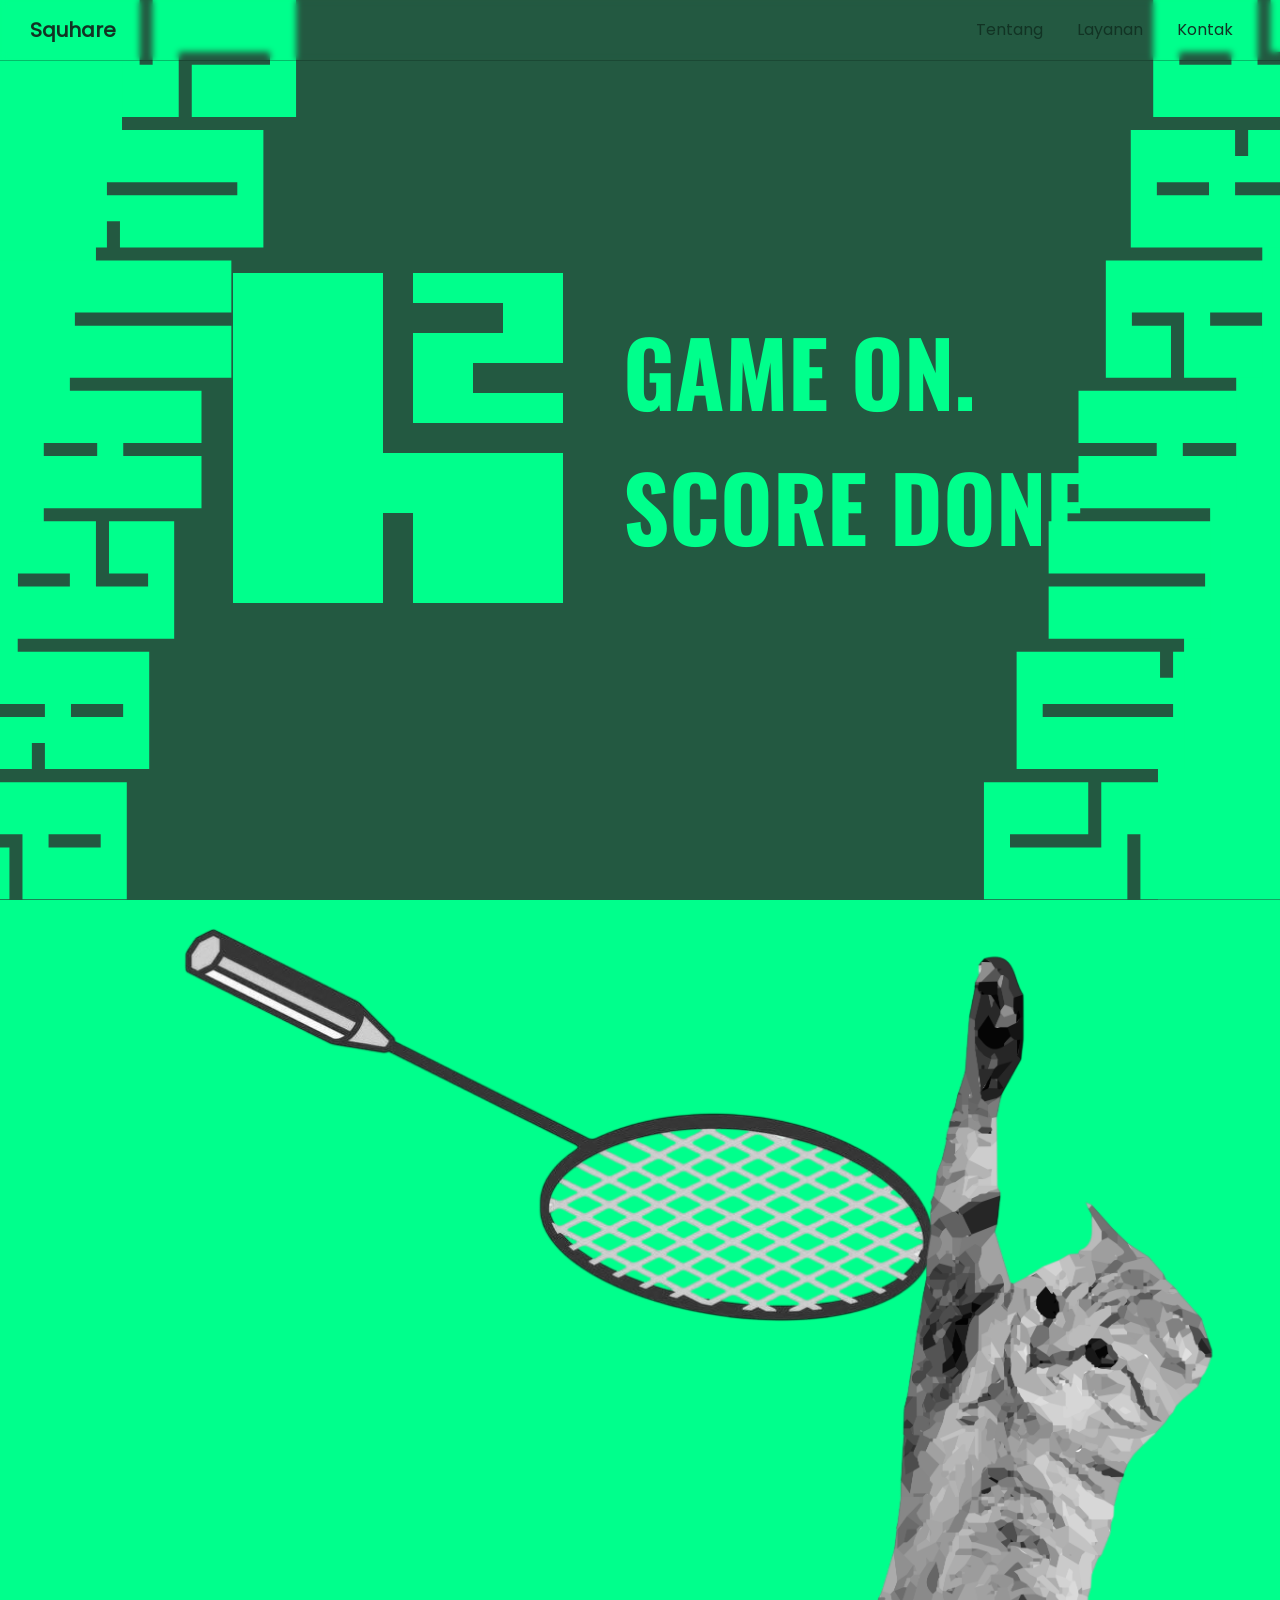
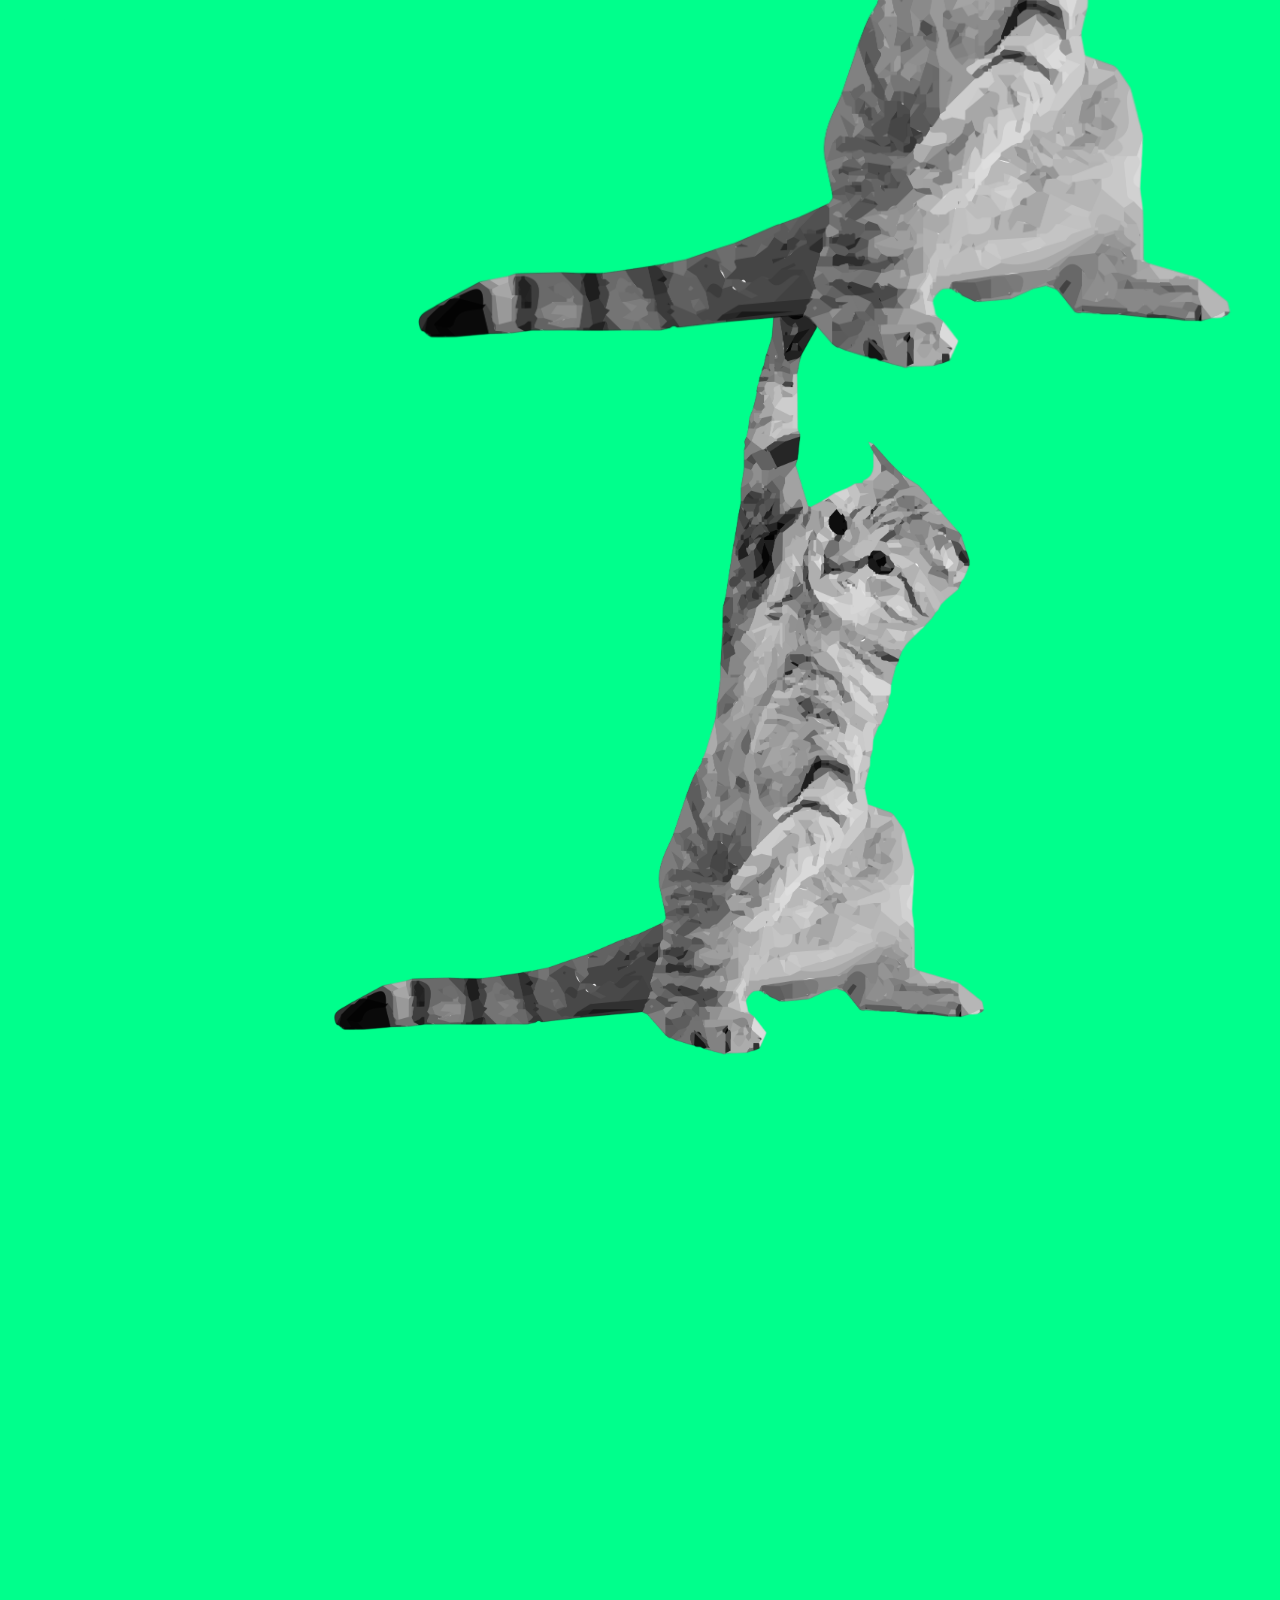
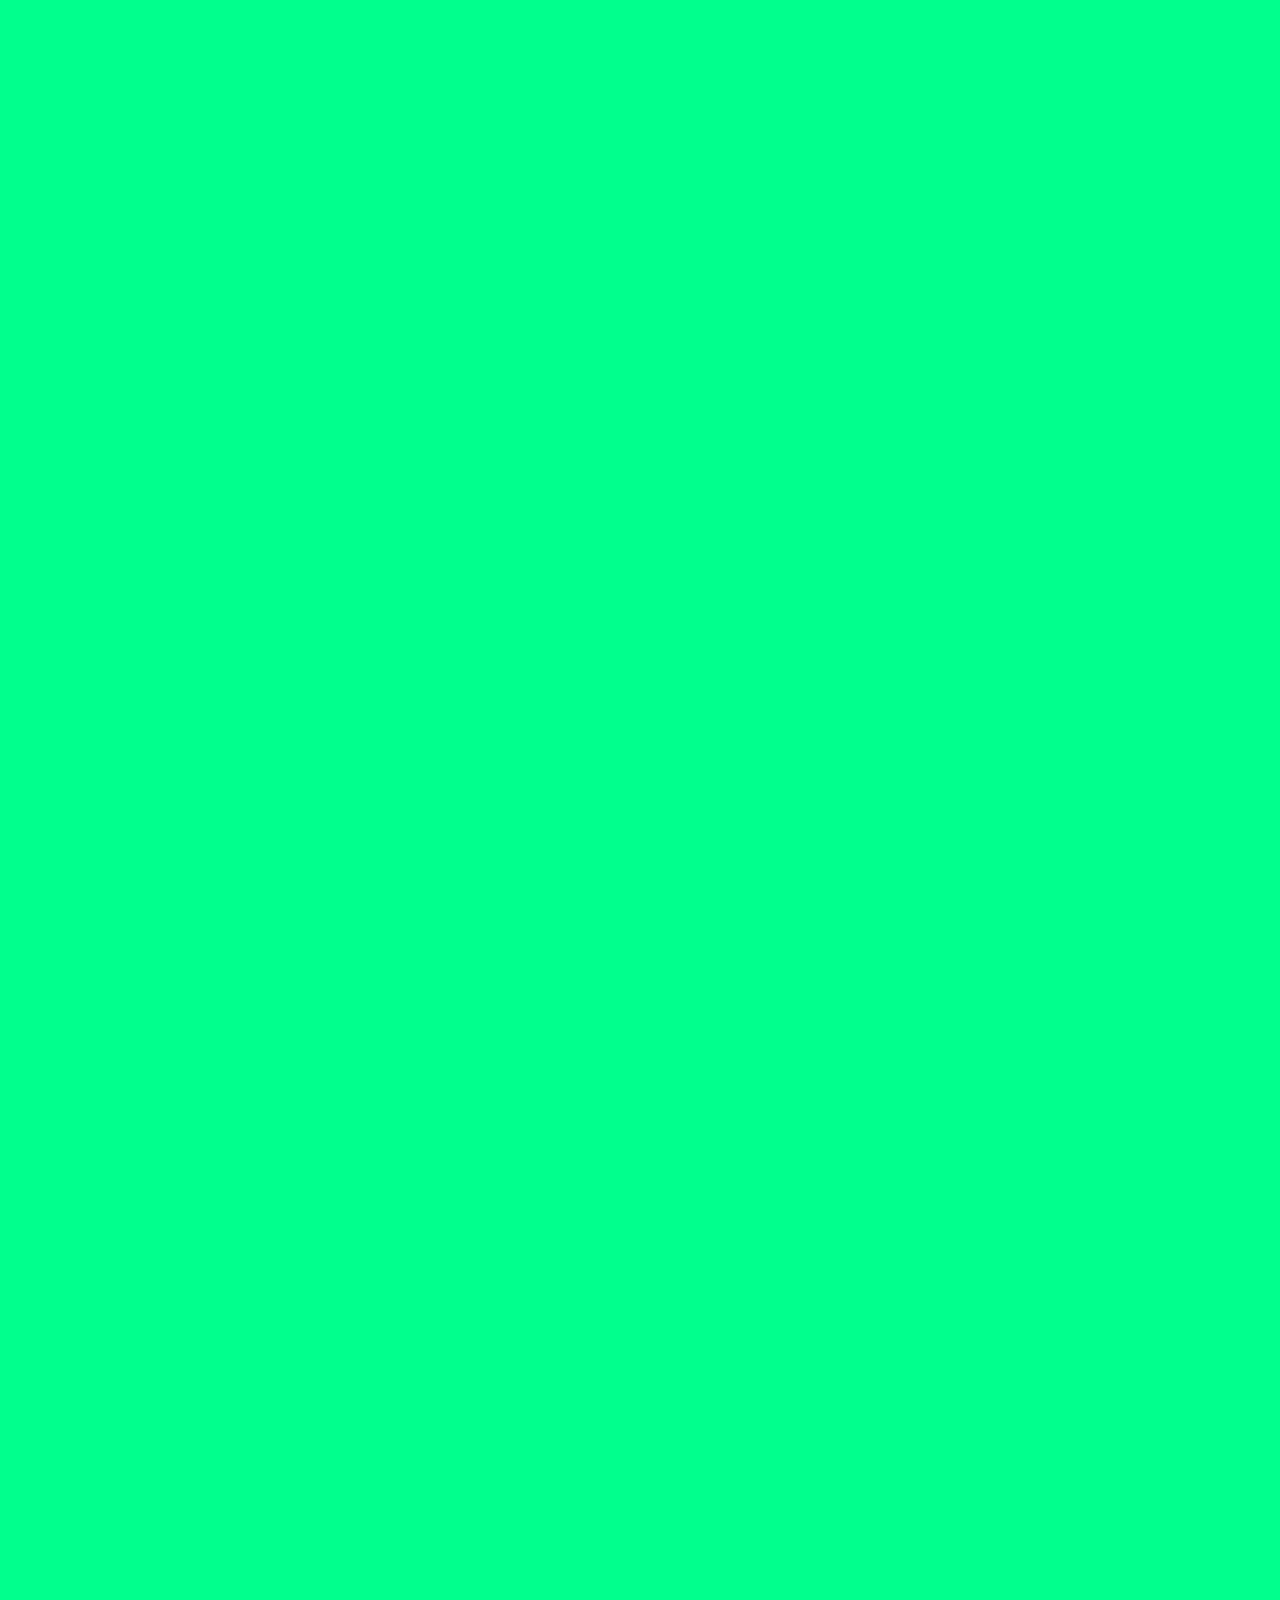
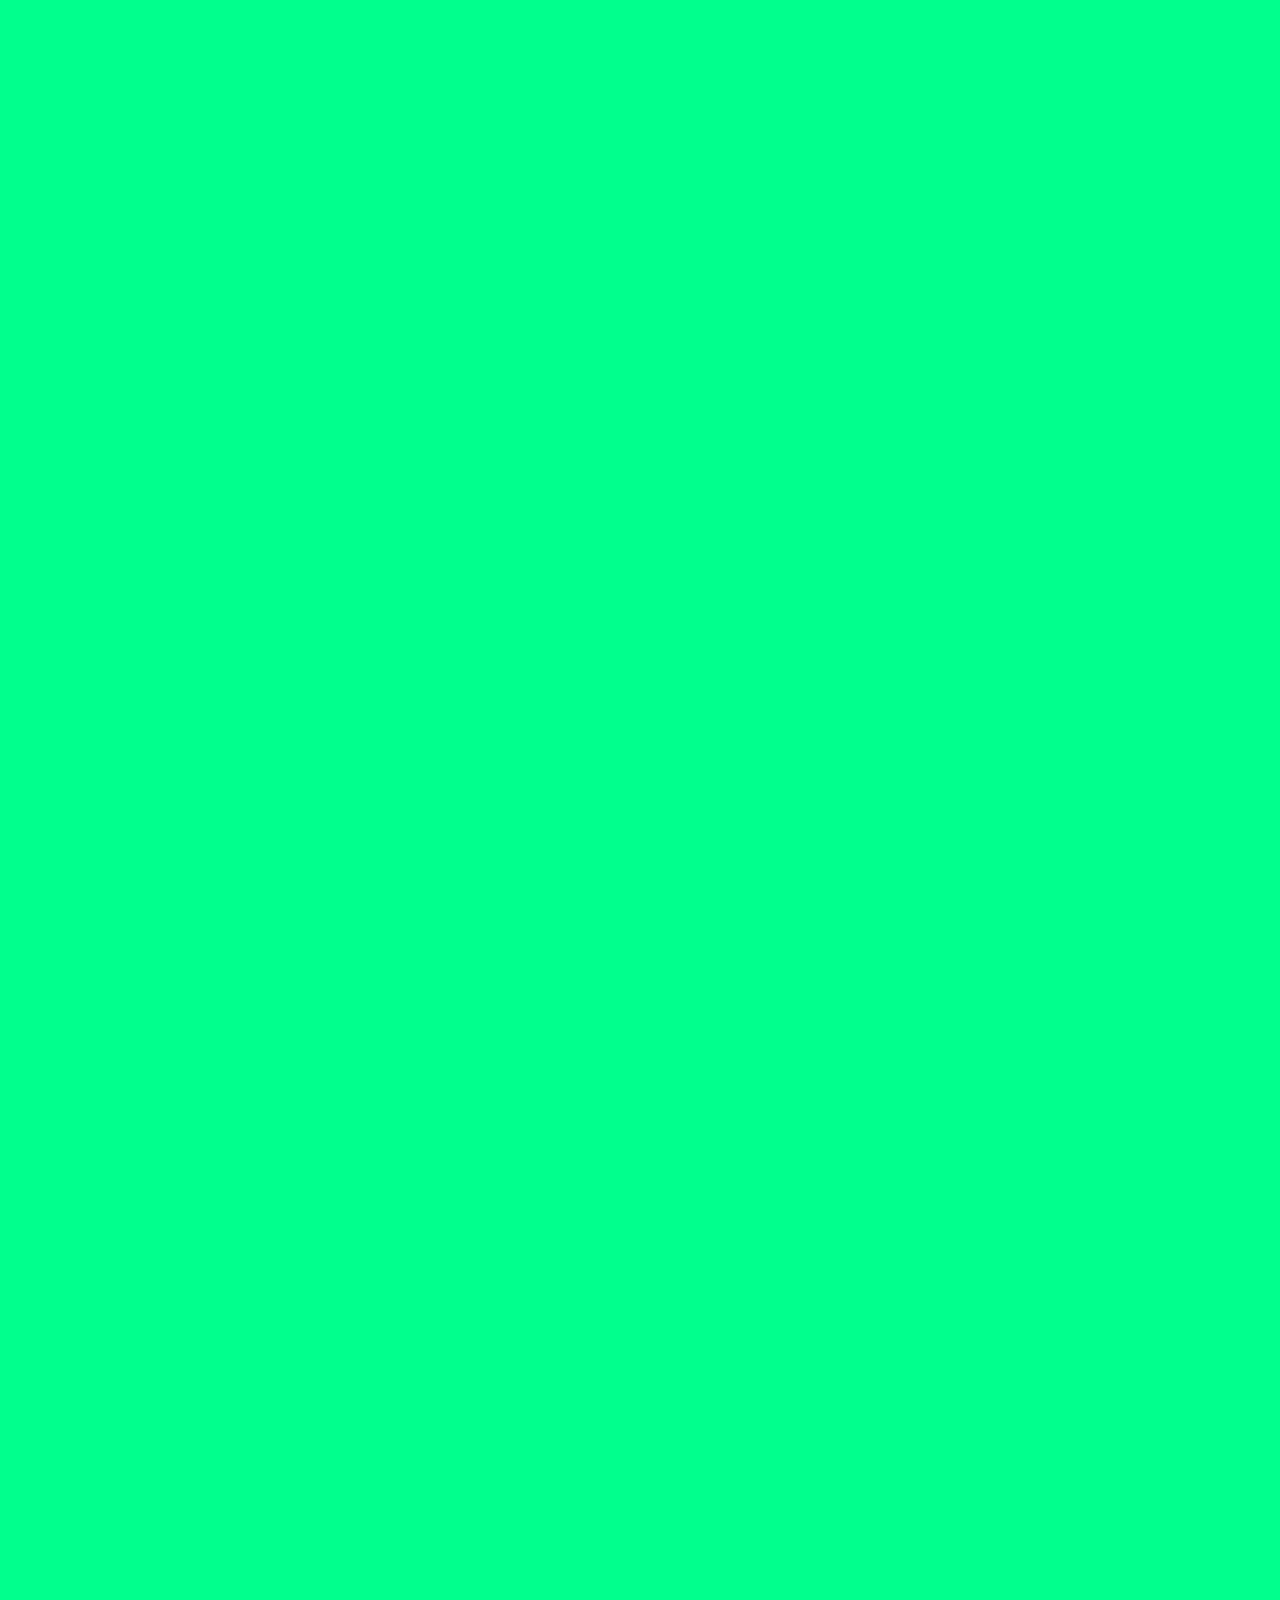
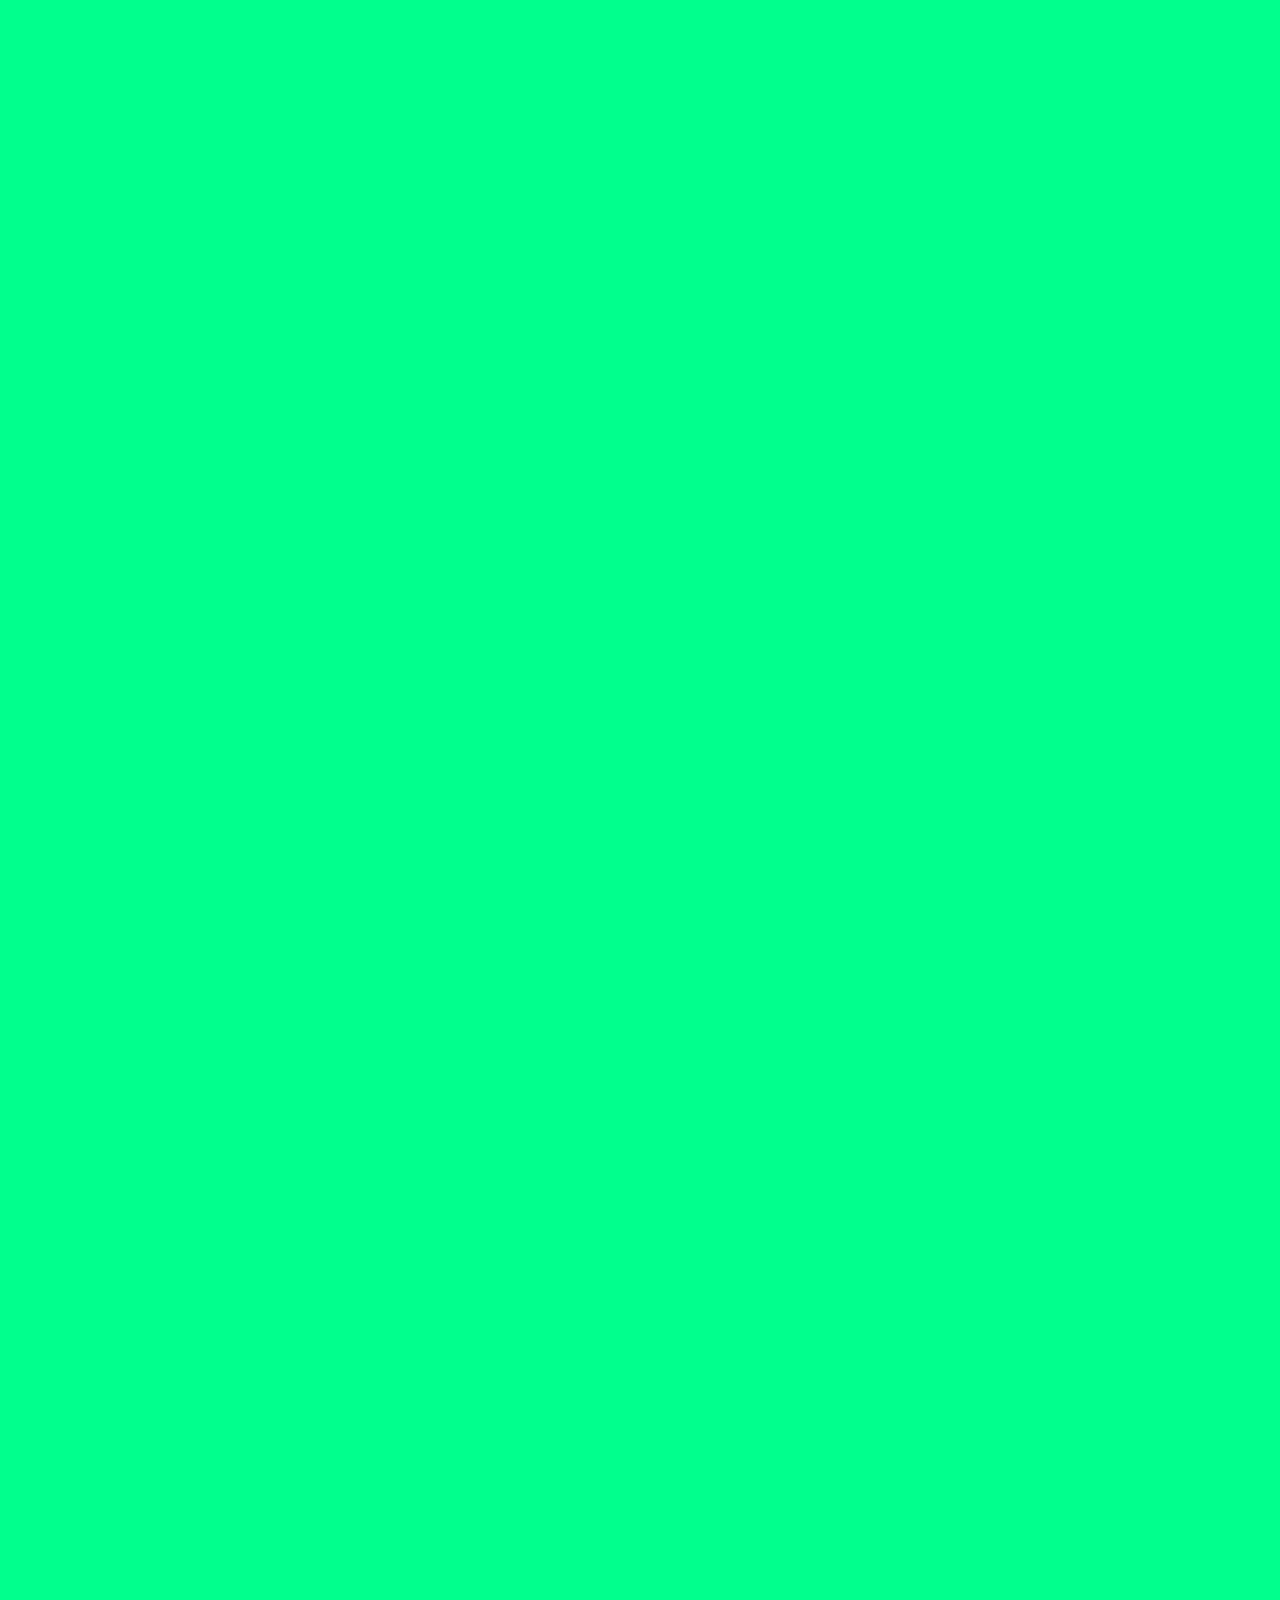
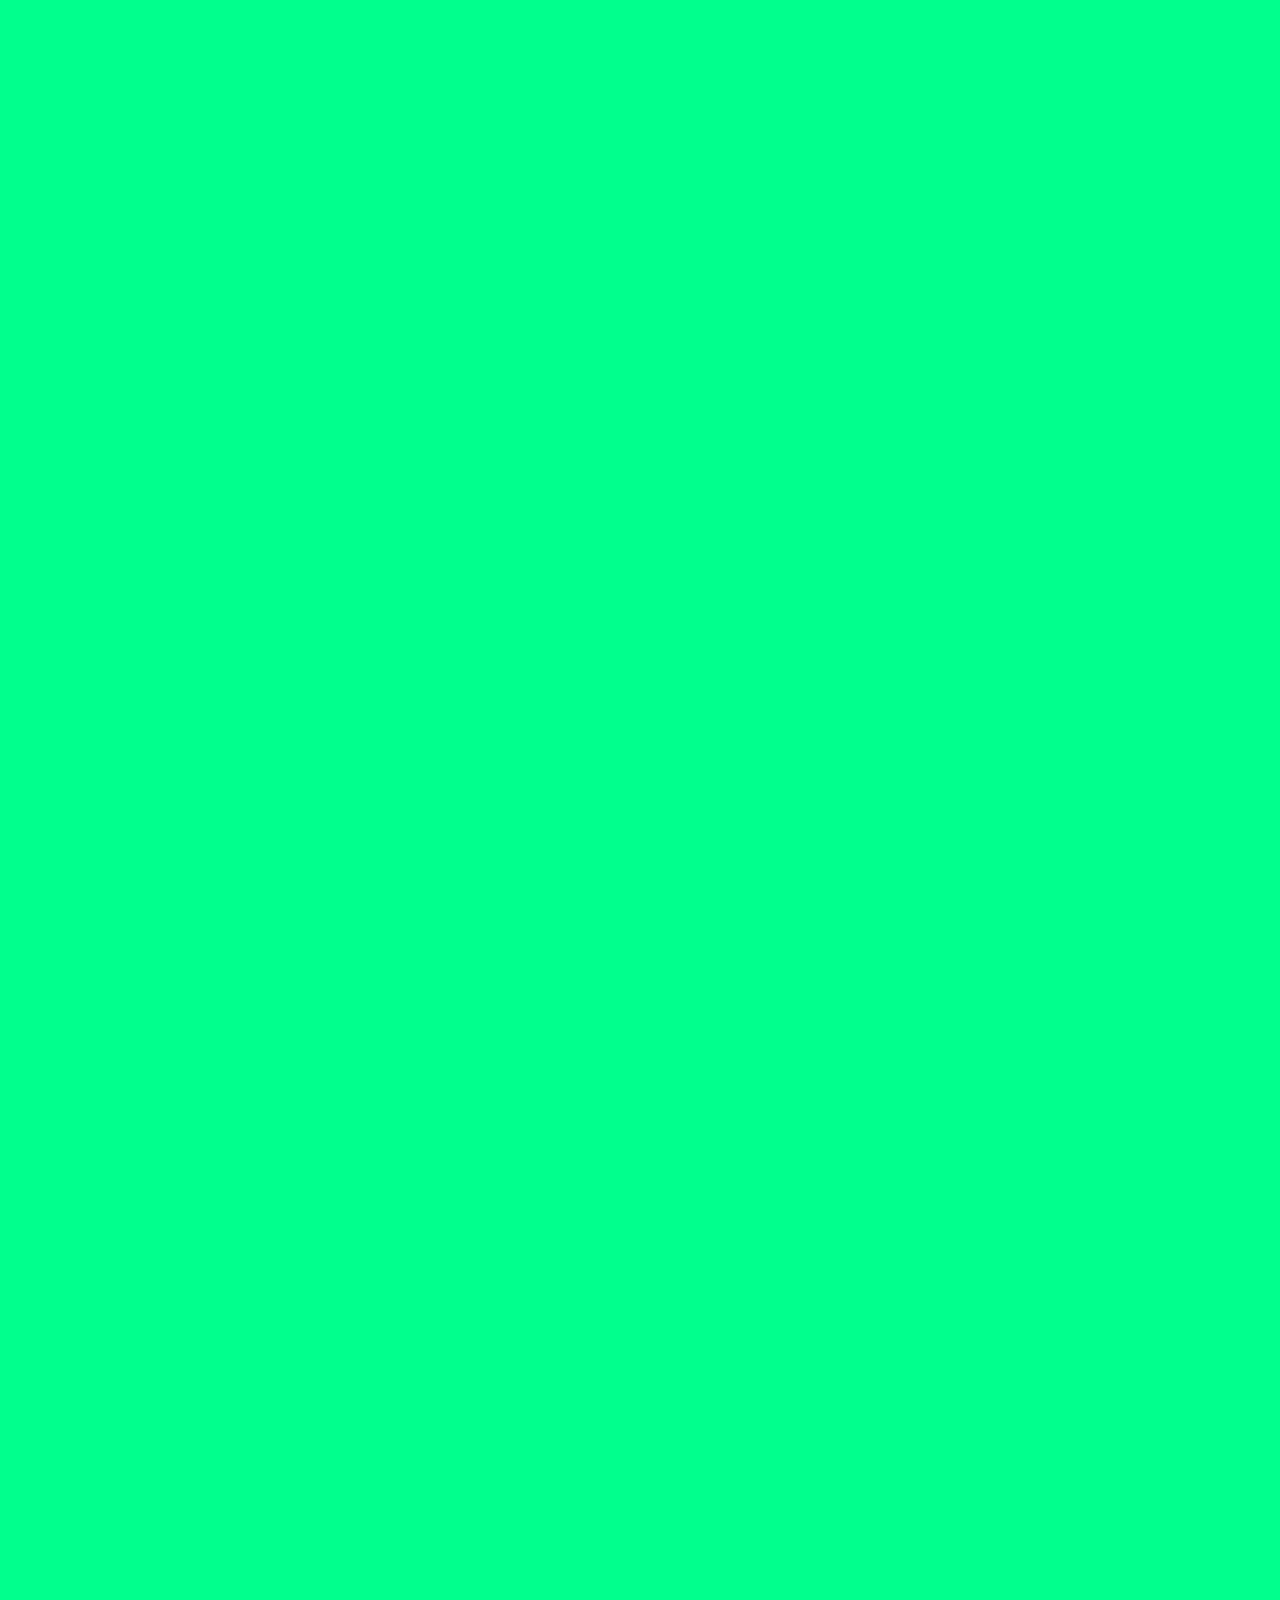
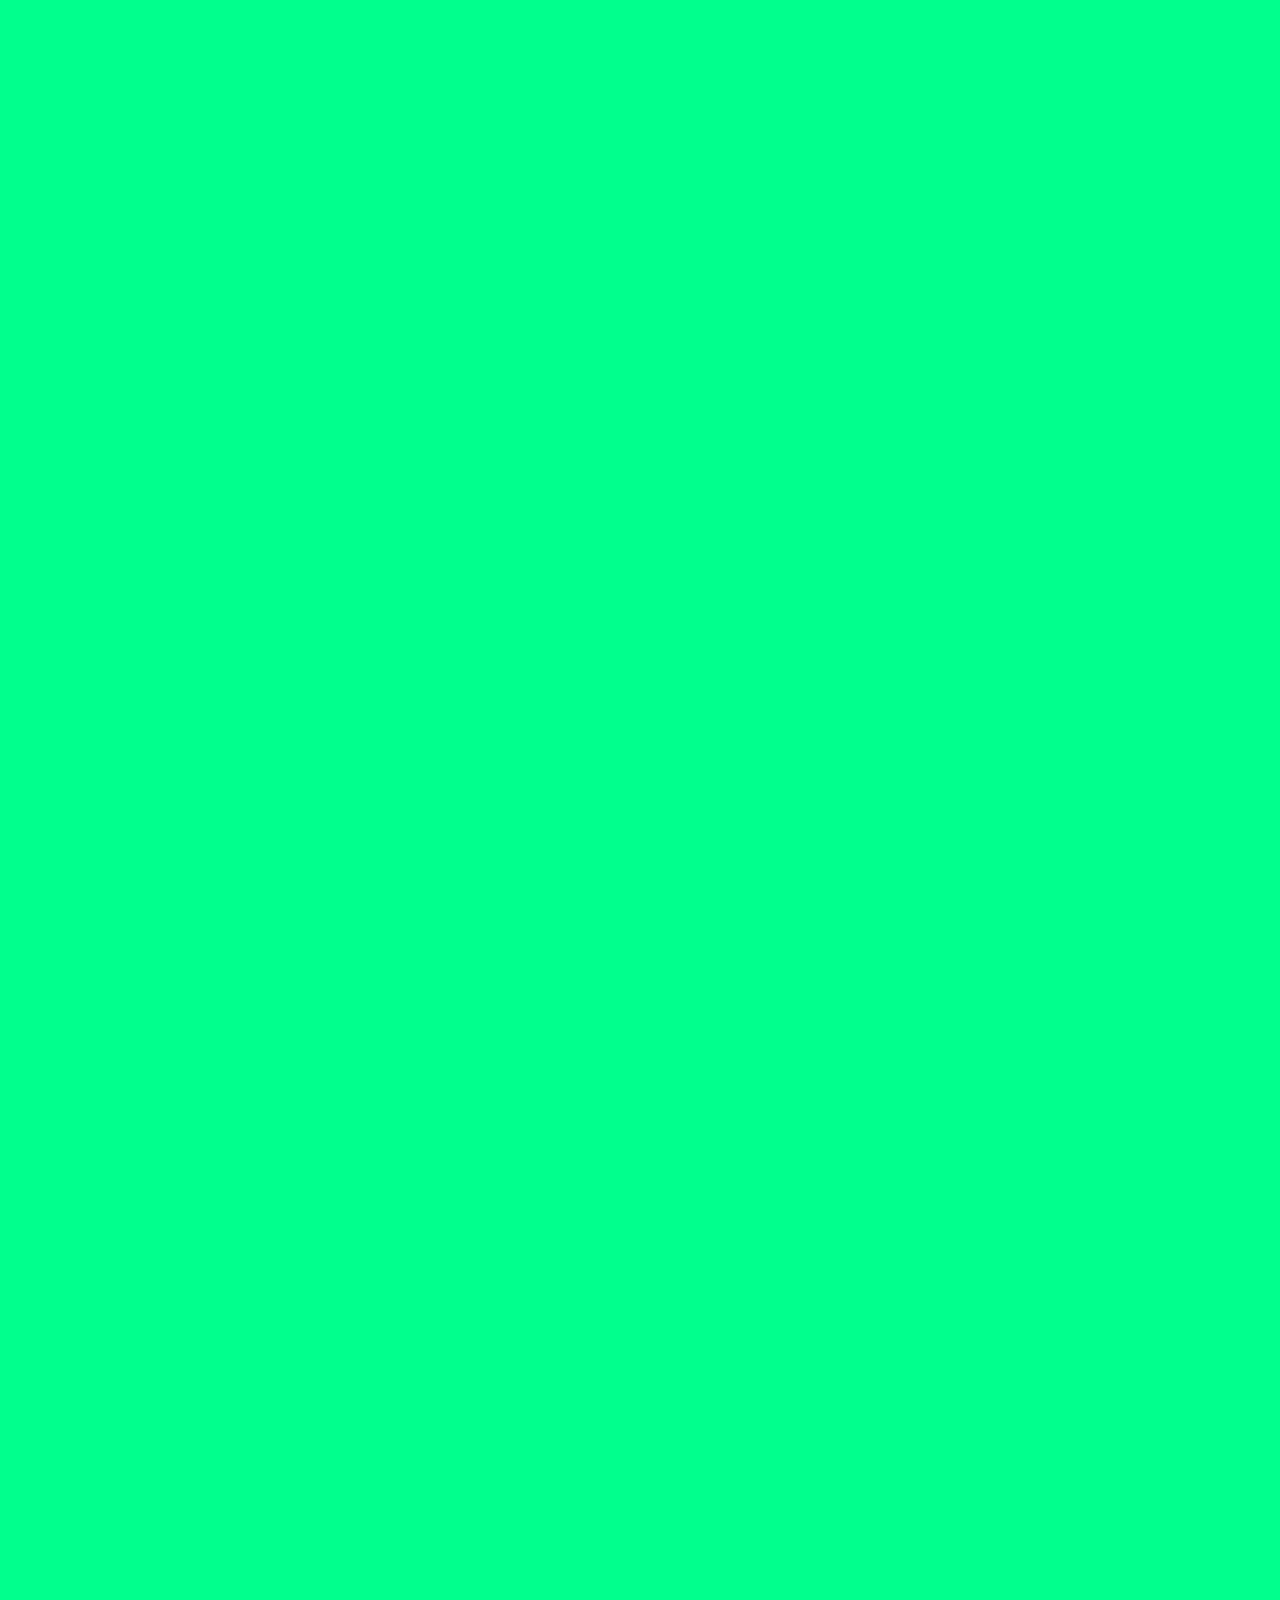
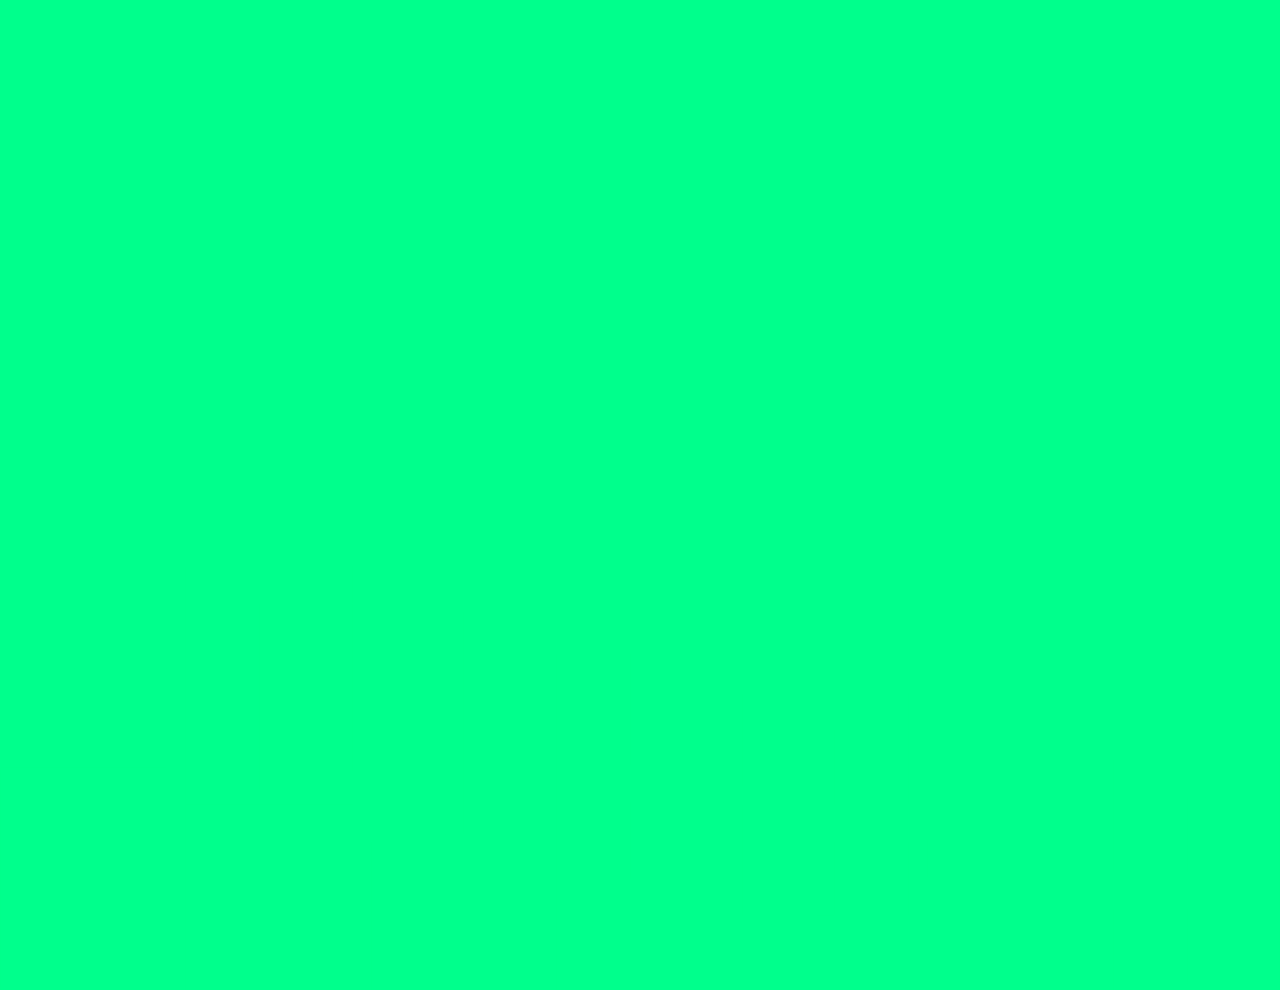
==== commit 0d942765: "contact" ====
--- a/about.html
+++ b/about.html
@@ -1,472 +1,429 @@
 <!doctype html>
 <html lang="en">
-  <head>
-    <meta charset="UTF-8" />
-    <meta name="viewport" content="width=device-width, initial-scale=1.0" />
-    <title>Tentang</title>
-    <link rel="stylesheet" href="./css/components/navbar.css" />
-    <link rel="stylesheet" href="./css/pages/about/about.css" />
-  </head>
-  <body>
-    <nav class="navbar">
-      <div class="navbarWrapper">
-        <div class="navbarTop">
-          <span>Squhare</span>
-          <div class="navbarBar">
-            <div class="bar"></div>
-            <div class="bar"></div>
-            <div class="bar"></div>
-          </div>
-        </div>
-        <div class="navbarPage">
-          <span>Tentang</span>
-          <span>Layanan</span>
-          <span>Kontak</span>
+
+<head>
+  <meta charset="UTF-8" />
+  <meta name="viewport" content="width=device-width, initial-scale=1.0" />
+  <title>Tentang</title>
+  <link rel="stylesheet" href="./css/pages/about/about.css" />
+</head>
+
+<body>
+  <nav class="navbar navbar-dark">
+    <div class="navbarWrapper">
+      <div class="navbarTop">
+        <span>Squhare</span>
+        <div class="navbarBar">
+          <div class="bar"></div>
+          <div class="bar"></div>
+          <div class="bar"></div>
         </div>
       </div>
-    </nav>
-    <div class="scroll-container">
-      <div class="horizontal">
-        <main id="about">
-          <section id="about-hero">
-            <div id="about-hero-content">
-              <img
-                src="./assets/icons/squhare-transparent.png"
-                alt=""
-                id="about-hero-logo"
-              />
-              <span id="about-hero-bio">
-                GAME ON.<br />
-                SCORE DONE.
-              </span>
-            </div>
-            <div id="about-hero-desc">
-              <p>
-                Logo Squhare (<strong>h²</strong>) merepresentasikan nama kedua
-                pendirinya, yaitu <strong>Hylmi</strong> dan
-                <strong>Hakim</strong>.
-              </p>
-              <div id="about-hero-desc-cover"></div>
-            </div>
-            <img
-              src="./assets/icons/squhare-text-down.svg"
-              alt="SQUHARE"
-              id="about-hero-squhare"
-            />
-            <img
-              src="./assets/icons/squhare-text-down.svg"
-              alt="SQUHARE"
-              id="about-hero-erahuqs"
-            />
-          </section>
-
-          <section id="about-who-we-are">
-            <div>
-              <h2 id="awwa-heading">SIAPA KAMI?</h2>
-              <p id="awwa-desc">
-                Kami adalah tim pengembang digital scoring yang berawal dari
-                lingkungan sekolah dan berkembang melalui berbagai proyek
-                pertandingan olahraga nyata. Berawal dari sebuah proyek
-                sederhana, kami terus mengembangkan sistem scoring yang lebih
-                modern, realtime, dan mudah digunakan untuk berbagai kebutuhan
-                kompetisi olahraga.
-              </p>
-            </div>
-          </section>
-
-          <section id="about-what-we-do">
-            <div>
-              <h2 id="awwd-heading">APA YANG BISA KAMI BANTU?</h2>
-              <p>
-                Kami menyediakan layanan digital scoring untuk berbagai
-                pertandingan olahraga.
-              </p>
-              <div id="awwd-ds">
-                <div>
-                  <span id="awwd-ds-heading">DIGITAL SCORING</span>
-                  <span id="awwd-ds-desc"
-                    >Sistem scoring digital untuk<br />berbagai pertandingan
-                    olahraga.
+      <div class="navbarPage">
+        <span>Tentang</span>
+        <span>Layanan</span>
+        <span>Kontak</span>
+      </div>
+    </div>
+  </nav>
+  <div class="introContainer">
+    <div class="introContent">
+      <div class="introText">
+        <div>SQUHARE</div>
+        <div>DIGITAL - SCORING</div>
+        <div></div>
+      </div>
+    </div>
+  </div>
+  <div class="scroll-container">
+    <div class="horizontal">
+      <main id="about">
+        <section id="about-hero">
+          <div id="about-hero-content">
+            <img src="./assets/icons/squhare-transparent.png" alt="" id="about-hero-logo" />
+            <span id="about-hero-bio">
+              GAME ON.<br />
+              SCORE DONE.
+            </span>
+          </div>
+          <div id="about-hero-desc">
+            <p>
+              Logo Squhare (<strong>h²</strong>) merepresentasikan nama kedua
+              pendirinya, yaitu <strong>Hylmi</strong> dan
+              <strong>Hakim</strong>.
+            </p>
+            <div id="about-hero-desc-cover"></div>
+          </div>
+          <img src="./assets/icons/squhare-text-down.svg" alt="SQUHARE" id="about-hero-squhare" />
+          <img src="./assets/icons/squhare-text-down.svg" alt="SQUHARE" id="about-hero-erahuqs" />
+        </section>
+
+        <section id="about-who-we-are">
+          <div>
+            <h2 id="awwa-heading">SIAPA KAMI?</h2>
+            <p id="awwa-desc">
+              Kami adalah tim pengembang digital scoring yang berawal dari
+              lingkungan sekolah dan berkembang melalui berbagai proyek
+              pertandingan olahraga nyata. Berawal dari sebuah proyek
+              sederhana, kami terus mengembangkan sistem scoring yang lebih
+              modern, realtime, dan mudah digunakan untuk berbagai kebutuhan
+              kompetisi olahraga.
+            </p>
+          </div>
+        </section>
+
+        <section id="about-what-we-do">
+          <div>
+            <h2 id="awwd-heading">APA YANG BISA KAMI BANTU?</h2>
+            <p>
+              Kami menyediakan layanan digital scoring untuk berbagai
+              pertandingan olahraga.
+            </p>
+            <div id="awwd-ds">
+              <div>
+                <span id="awwd-ds-heading">DIGITAL SCORING</span>
+                <span id="awwd-ds-desc">Sistem scoring digital untuk<br />berbagai pertandingan
+                  olahraga.
+                </span>
+              </div>
+              <div id="awwd-points">
+                <div id="awwd-rd">
+                  <span id="awwd-rd-heading">REALTIME DISPLAY</span>
+                  <div>
+                    <div>
+                      <span id="awwd-rd-team1">TEAM 1</span>
+                      <span id="awwd-rd-team1-score">0</span>
+                    </div>
+                    <div>
+                      <span id="awwd-rd-team2">TEAM 2</span>
+                      <span id="awwd-rd-team2-score">0</span>
+                    </div>
+                  </div>
+                  <span id="awwd-rd-desc">
+                    Perubahan skor langsung tampil secara realtime untuk
+                    pemain dan penonton.
                   </span>
                 </div>
-                <div id="awwd-points">
-                  <div id="awwd-rd">
-                    <span id="awwd-rd-heading">REALTIME DISPLAY</span>
+                <div id="awwd-mh">
+                  <span id="awwd-mh-heading">MATCH HISTORY</span>
+                  <div id="awwd-mh-scores">
                     <div>
-                      <div>
-                        <span id="awwd-rd-team1">TEAM 1</span>
-                        <span id="awwd-rd-team1-score">0</span>
-                      </div>
-                      <div>
-                        <span id="awwd-rd-team2">TEAM 2</span>
-                        <span id="awwd-rd-team2-score">0</span>
-                      </div>
+                      <span id="awwd-mh-team1">TEAM 1</span>
+                      <span id="awwd-mh-team2">TEAM 2</span>
                     </div>
-                    <span id="awwd-rd-desc">
-                      Perubahan skor langsung tampil secara realtime untuk
-                      pemain dan penonton.
-                    </span>
                   </div>
-                  <div id="awwd-mh">
-                    <span id="awwd-mh-heading">MATCH HISTORY</span>
-                    <div id="awwd-mh-scores">
-                      <div>
-                        <span id="awwd-mh-team1">TEAM 1</span>
-                        <span id="awwd-mh-team2">TEAM 2</span>
-                      </div>
-                    </div>
-                    <span id="awwd-mh-desc">
-                      Menyimpan hasil dan riwayat pertandingan dengan rapi.
-                    </span>
-                  </div>
+                  <span id="awwd-mh-desc">
+                    Menyimpan hasil dan riwayat pertandingan dengan rapi.
+                  </span>
                 </div>
-                <div id="awwd-ds-cover"></div>
-              </div>
-              <p>
-                Kami juga melayani pembuatan Digital Scoring Custom sesuai
-                keinginan Anda.
-              </p>
-            </div>
-          </section>
-
-          <section id="about-history-1">
-            <div
-              style="
+              </div>
+              <div id="awwd-ds-cover"></div>
+            </div>
+            <p>
+              Kami juga melayani pembuatan Digital Scoring Custom sesuai
+              keinginan Anda.
+            </p>
+          </div>
+        </section>
+
+        <section id="about-history-1">
+          <div style="
                 position: absolute;
                 top: 0;
                 right: 0;
                 display: flex;
                 align-items: start;
-              "
-            >
-              <img
-                src="./assets/icons/squhare-transparent.png"
-                alt="Squhare"
-                style="width: 10vh"
-              />
-              <img
-                src="./assets/icons/squhare-transparent.png"
-                alt="Squhare"
-                style="width: 20vh"
-              />
-              <img
-                src="./assets/icons/squhare-transparent.png"
-                alt="Squhare"
-                style="width: 10vh"
-              />
-            </div>
-            <div
-              style="
+              ">
+            <img src="./assets/icons/squhare-transparent.png" alt="Squhare" style="width: 10vh" />
+            <img src="./assets/icons/squhare-transparent.png" alt="Squhare" style="width: 20vh" />
+            <img src="./assets/icons/squhare-transparent.png" alt="Squhare" style="width: 10vh" />
+          </div>
+          <div style="
                 position: absolute;
                 bottom: 0;
                 left: 0;
                 display: flex;
                 align-items: end;
-              "
-            >
-              <img
-                src="./assets/icons/squhare-transparent.png"
-                alt="Squhare"
-                style="width: 10vh"
-              />
-              <img
-                src="./assets/icons/squhare-transparent.png"
-                alt="Squhare"
-                style="width: 20vh"
-              />
-              <img
-                src="./assets/icons/squhare-transparent.png"
-                alt="Squhare"
-                style="width: 10vh"
-              />
-            </div>
-            <div>
-              <h2 id="ah1-heading">PERJALANAN DI BALIK</h2>
-              <img src="./assets/icons/squhare-text-white.svg" alt="Squhare" />
-            </div>
-          </section>
-
-          <section id="about-history-2">
-            <div>
-              <h2 id="ah2-heading">SEMUA BERAWAL DARI SATU PERTANYAAN</h2>
-
-              <div id="ah2-quote">
-                <q id="ah2-q">Siapa yang bisa <em>ngoding</em>?</q>
-                <span id="ah2-cite">— Bayu Setiadi (Guru olahraga kami)</span>
-                <div id="ah2-quote-cover"></div>
-              </div>
-
-              <p id="ah2-desc">
-                Kami saling menatap, lalu perlahan mengangkat tangan.<br />Dari
-                pertanyaan sederhana itu, semuanya dimulai.
-              </p>
-            </div>
-          </section>
-
-          <section id="about-history-3">
-            <div>
-              <h2 id="ah3-heading">
-                <strong class="about-text-accent">SCOREPAPAN</strong>, PROYEK
-                PERTAMA KAMI
-              </h2>
-
-              <div id="ah3-desc">
-                <p id="ah3-desc-1">
-                  Kami ditantang untuk membuat digital scoring untuk
-                  pertandingan bulu tangkis.
-                </p>
-
-                <div>
-                  <p id="ah3-desc-2">
-                    Bermodalkan JavaScript sederhana dan rasa penasaran yang
-                    besar, kami mulai membangun prototipe pertama kami.
-                  </p>
-
-                  <p id="ah3-desc-3">
-                    Belum sempurna,<br />tapi dari situlah semuanya berkembang.
-                  </p>
-                </div>
-              </div>
-            </div>
-          </section>
-
-          <section id="about-history-4">
-            <div>
-              <h2 id="ah4-heading">KAMI MULAI BELAJAR LEBIH JAUH</h2>
-
-              <div id="ah4-desc">
-                <div>
-                  <p id="ah4-desc-1">
-                    Seiring berjalannya waktu, kami mulai mempelajari banyak hal
-                    baru untuk mengembangkan sistem kami menjadi lebih baik.
-                  </p>
-
-                  <p id="ah4-desc-2">
-                    Kami mulai membagi peran, saling membantu, dan membangun
-                    sistem kami bersama-sama sebagai sebuah tim.
-                  </p>
-                </div>
-
-                <p id="ah4-desc-3">
-                  Ilmu yang kami pelajari perlahan kami terapkan ke proyek
-                  digital scoring kami. Bersamaan pembaruan tersebut, kami
-                  mengganti nama PapanScore menjadi
-                  <strong class="about-text-accent">NeoScore</strong>.
-                </p>
-              </div>
-            </div>
-          </section>
-
-          <section id="about-history-5">
-            <div>
-              <h2 id="ah5-heading">PERTAMA KALI DIGUNAKAN DI LAPANGAN</h2>
-
-              <div id="ah5-desc">
-                <p id="ah5-desc-1">
-                  Setelah berkali-kali trial saat pelajaran olahraga, akhirnya
-                  sistem kami digunakan secara resmi.
-                </p>
-
-                <div>
-                  <p id="ah5-desc-2">
-                    NeoScore tampil perdana pada classmeet antar jurusan cabang
-                    olahraga bulu tangkis di sekolah kami.
-                  </p>
-
-                  <p id="ah5-desc-3">
-                    Untuk pertama kalinya, karya kami benar-benar digunakan
-                    dalam pertandingan nyata.
-                  </p>
-                </div>
-              </div>
-            </div>
-          </section>
-
-          <section id="about-history-6">
-            <div>
-              <h2 id="ah6-heading">KETIKA KAMI DIPERCAYA LAGI</h2>
-
-              <div id="ah6-desc">
-                <div>
-                  <p id="ah6-desc-1">
-                    Setelah NeoScore, Pak Bayu kembali datang membawa tantangan
-                    baru.
-                  </p>
-
-                  <p id="ah6-desc-2">
-                    Kali ini kami diminta membuat digital scoring untuk
-                    permainan tradisional hadang.
-                  </p>
-                </div>
-
-                <div></div>
-
-                <div>
-                  <p id="ah6-desc-3">
-                    Proyek baru itu kami beri nama
-                    <strong class="about-text-accent">Blokd</strong>.
-                  </p>
-
-                  <p id="ah6-desc-4">
-                    Sistemnya lebih kompleks dan lebih menantang.
-                  </p>
-                </div>
-              </div>
-            </div>
-          </section>
-
-          <section id="about-history-7">
-            <div>
-              <h2 id="ah7-heading">PERTAMA KALI DI LUAR SEKOLAH</h2>
-
-              <p id="ah7-desc-1">
-                Setelah berbagai trial saat ekstrakurikuler olahraga
-                tradisional, kami merasa sistem ini siap digunakan lebih jauh.
-              </p>
-
-              <p id="ah7-desc-2">
-                Blokd akhirnya digunakan pada
-                <strong class="about-text-accent"
-                  >Pekan Olahraga Tradisional Jakarta 2025</strong
-                >.
-              </p>
-
-              <p id="ah7-desc-3">
-                Sistem yang kami bangun benar-benar membantu jalannya
+              ">
+            <img src="./assets/icons/squhare-transparent.png" alt="Squhare" style="width: 10vh" />
+            <img src="./assets/icons/squhare-transparent.png" alt="Squhare" style="width: 20vh" />
+            <img src="./assets/icons/squhare-transparent.png" alt="Squhare" style="width: 10vh" />
+          </div>
+          <div>
+            <h2 id="ah1-heading">PERJALANAN DI BALIK</h2>
+            <img src="./assets/icons/squhare-text-white.svg" alt="Squhare" />
+          </div>
+        </section>
+
+        <section id="about-history-2">
+          <div>
+            <h2 id="ah2-heading">SEMUA BERAWAL DARI SATU PERTANYAAN</h2>
+
+            <div id="ah2-quote">
+              <q id="ah2-q">Siapa yang bisa <em>ngoding</em>?</q>
+              <span id="ah2-cite">— Bayu Setiadi (Guru olahraga kami)</span>
+              <div id="ah2-quote-cover"></div>
+            </div>
+
+            <p id="ah2-desc">
+              Kami saling menatap, lalu perlahan mengangkat tangan.<br />Dari
+              pertanyaan sederhana itu, semuanya dimulai.
+            </p>
+          </div>
+        </section>
+
+        <section id="about-history-3">
+          <div>
+            <h2 id="ah3-heading">
+              <strong class="about-text-accent">SCOREPAPAN</strong>, PROYEK
+              PERTAMA KAMI
+            </h2>
+
+            <div id="ah3-desc">
+              <p id="ah3-desc-1">
+                Kami ditantang untuk membuat digital scoring untuk
+                pertandingan bulu tangkis.
+              </p>
+
+              <div>
+                <p id="ah3-desc-2">
+                  Bermodalkan JavaScript sederhana dan rasa penasaran yang
+                  besar, kami mulai membangun prototipe pertama kami.
+                </p>
+
+                <p id="ah3-desc-3">
+                  Belum sempurna,<br />tapi dari situlah semuanya berkembang.
+                </p>
+              </div>
+            </div>
+          </div>
+        </section>
+
+        <section id="about-history-4">
+          <div>
+            <h2 id="ah4-heading">KAMI MULAI BELAJAR LEBIH JAUH</h2>
+
+            <div id="ah4-desc">
+              <div>
+                <p id="ah4-desc-1">
+                  Seiring berjalannya waktu, kami mulai mempelajari banyak hal
+                  baru untuk mengembangkan sistem kami menjadi lebih baik.
+                </p>
+
+                <p id="ah4-desc-2">
+                  Kami mulai membagi peran, saling membantu, dan membangun
+                  sistem kami bersama-sama sebagai sebuah tim.
+                </p>
+              </div>
+
+              <p id="ah4-desc-3">
+                Ilmu yang kami pelajari perlahan kami terapkan ke proyek
+                digital scoring kami. Bersamaan pembaruan tersebut, kami
+                mengganti nama PapanScore menjadi
+                <strong class="about-text-accent">NeoScore</strong>.
+              </p>
+            </div>
+          </div>
+        </section>
+
+        <section id="about-history-5">
+          <div>
+            <h2 id="ah5-heading">PERTAMA KALI DIGUNAKAN DI LAPANGAN</h2>
+
+            <div id="ah5-desc">
+              <p id="ah5-desc-1">
+                Setelah berkali-kali trial saat pelajaran olahraga, akhirnya
+                sistem kami digunakan secara resmi.
+              </p>
+
+              <div>
+                <p id="ah5-desc-2">
+                  NeoScore tampil perdana pada classmeet antar jurusan cabang
+                  olahraga bulu tangkis di sekolah kami.
+                </p>
+
+                <p id="ah5-desc-3">
+                  Untuk pertama kalinya, karya kami benar-benar digunakan
+                  dalam pertandingan nyata.
+                </p>
+              </div>
+            </div>
+          </div>
+        </section>
+
+        <section id="about-history-6">
+          <div>
+            <h2 id="ah6-heading">KETIKA KAMI DIPERCAYA LAGI</h2>
+
+            <div id="ah6-desc">
+              <div>
+                <p id="ah6-desc-1">
+                  Setelah NeoScore, Pak Bayu kembali datang membawa tantangan
+                  baru.
+                </p>
+
+                <p id="ah6-desc-2">
+                  Kali ini kami diminta membuat digital scoring untuk
+                  permainan tradisional hadang.
+                </p>
+              </div>
+
+              <div></div>
+
+              <div>
+                <p id="ah6-desc-3">
+                  Proyek baru itu kami beri nama
+                  <strong class="about-text-accent">Blokd</strong>.
+                </p>
+
+                <p id="ah6-desc-4">
+                  Sistemnya lebih kompleks dan lebih menantang.
+                </p>
+              </div>
+            </div>
+          </div>
+        </section>
+
+        <section id="about-history-7">
+          <div>
+            <h2 id="ah7-heading">PERTAMA KALI DI LUAR SEKOLAH</h2>
+
+            <p id="ah7-desc-1">
+              Setelah berbagai trial saat ekstrakurikuler olahraga
+              tradisional, kami merasa sistem ini siap digunakan lebih jauh.
+            </p>
+
+            <p id="ah7-desc-2">
+              Blokd akhirnya digunakan pada
+              <strong class="about-text-accent">Pekan Olahraga Tradisional Jakarta 2025</strong>.
+            </p>
+
+            <p id="ah7-desc-3">
+              Sistem yang kami bangun benar-benar membantu jalannya
+              pertandingan.
+            </p>
+          </div>
+        </section>
+
+        <section id="about-history-8">
+          <div>
+            <h2 id="ah8-heading">TIDAK SEMUANYA BERJALAN MULUS</h2>
+
+            <div id="ah8-quote">
+              <q id="ah8-q">Itu kok display-nya <em>delay</em> banget sih?!</q>
+              <div id="ah8-quote-cover"></div>
+            </div>
+
+            <div id="ah8-desc">
+              <p id="ah8-desc-1">
+                Kami sadar membuat sistem realtime yang andal bukanlah hal
+                yang mudah.
+              </p>
+
+              <p id="ah8-desc-2">
+                Tapi justru dari komplain seperti inilah kami banyak belajar.
+              </p>
+
+              <p id="ah8-desc-3">
+                Setiap kendala menjadi bahan evaluasi untuk membuat sistem
+                kami lebih baik lagi.
+              </p>
+            </div>
+          </div>
+        </section>
+
+        <section id="about-history-9">
+          <div>
+            <h2 id="ah9-heading">KAMI TERUS MEMPERBAIKI</h2>
+
+            <q id="ah9-q">Kali ini aman kok pak, sudah tidak <em>delay</em>.</q>
+
+            <div id="ah9-desc">
+              <p id="ah9-desc-1">
+                Semua masukan yang kami terima, kami catat dan kami perbaiki
+                satu per satu.
+              </p>
+
+              <p id="ah9-desc-2">
+                Mulai dari performa realtime, stabilitas server, hingga
+                pengalaman pengguna saat pertandingan berlangsung.
+              </p>
+
+              <p id="ah9-desc-3">
+                Dan kami membuktikannya kembali pada
+                <strong class="about-text-accent">
+                  Pekan Olahraga Tradisional Jakarta Utara 2026</strong>.
+              </p>
+            </div>
+          </div>
+        </section>
+
+        <section id="about-history-10">
+          <div>
+            <h2 id="ah10-heading">PERJALANAN KAMI MASIH PANJANG</h2>
+
+            <div id="ah10-desc">
+              <p id="ah10-desc-1">
+                Dari sebuah pertanyaan sederhana di lapangan olahraga, kami
+                belajar bahwa teknologi benar-benar bisa membantu jalannya
                 pertandingan.
               </p>
-            </div>
-          </section>
-
-          <section id="about-history-8">
-            <div>
-              <h2 id="ah8-heading">TIDAK SEMUANYA BERJALAN MULUS</h2>
-
-              <div id="ah8-quote">
-                <q id="ah8-q"
-                  >Itu kok display-nya <em>delay</em> banget sih?!</q
-                >
-                <div id="ah8-quote-cover"></div>
-              </div>
-
-              <div id="ah8-desc">
-                <p id="ah8-desc-1">
-                  Kami sadar membuat sistem realtime yang andal bukanlah hal
-                  yang mudah.
-                </p>
-
-                <p id="ah8-desc-2">
-                  Tapi justru dari komplain seperti inilah kami banyak belajar.
-                </p>
-
-                <p id="ah8-desc-3">
-                  Setiap kendala menjadi bahan evaluasi untuk membuat sistem
-                  kami lebih baik lagi.
-                </p>
-              </div>
-            </div>
-          </section>
-
-          <section id="about-history-9">
-            <div>
-              <h2 id="ah9-heading">KAMI TERUS MEMPERBAIKI</h2>
-
-              <q id="ah9-q"
-                >Kali ini aman kok pak, sudah tidak <em>delay</em>.</q
-              >
-
-              <div id="ah9-desc">
-                <p id="ah9-desc-1">
-                  Semua masukan yang kami terima, kami catat dan kami perbaiki
-                  satu per satu.
-                </p>
-
-                <p id="ah9-desc-2">
-                  Mulai dari performa realtime, stabilitas server, hingga
-                  pengalaman pengguna saat pertandingan berlangsung.
-                </p>
-
-                <p id="ah9-desc-3">
-                  Dan kami membuktikannya kembali pada
-                  <strong class="about-text-accent">
-                    Pekan Olahraga Tradisional Jakarta Utara 2026</strong
-                  >.
-                </p>
-              </div>
-            </div>
-          </section>
-
-          <section id="about-history-10">
-            <div>
-              <h2 id="ah10-heading">PERJALANAN KAMI MASIH PANJANG</h2>
-
-              <div id="ah10-desc">
-                <p id="ah10-desc-1">
-                  Dari sebuah pertanyaan sederhana di lapangan olahraga, kami
-                  belajar bahwa teknologi benar-benar bisa membantu jalannya
-                  pertandingan.
-                </p>
-
-                <p id="ah10-desc-2">
-                  Kami akan terus mengembangkan digital scoring yang lebih
-                  modern, lebih stabil, dan lebih mudah digunakan untuk berbagai
-                  cabang olahraga.
-                </p>
-
-                <p id="ah10-desc-3">
-                  Karena bagi kami,
-                  <strong
-                    >setiap pertandingan layak mendapatkan sistem yang
-                    terbaik</strong
-                  >.
-                </p>
-              </div>
-            </div>
-          </section>
-        </main>
+
+              <p id="ah10-desc-2">
+                Kami akan terus mengembangkan digital scoring yang lebih
+                modern, lebih stabil, dan lebih mudah digunakan untuk berbagai
+                cabang olahraga.
+              </p>
+
+              <p id="ah10-desc-3">
+                Karena bagi kami,
+                <strong>setiap pertandingan layak mendapatkan sistem yang
+                  terbaik</strong>.
+              </p>
+            </div>
+          </div>
+        </section>
+      </main>
+    </div>
+  </div>
+
+  <img id="ah2-cat1" src="./assets/images/raise-hand.png" alt="raise-hand" />
+  <img id="ah2-cat2" src="./assets/images/raise-hand.png" alt="raise-hand" />
+
+  <img id="ah3-shuttlecock" src="./assets/images/shuttlecock.png" alt="shuttlecock" />
+  <div id="ah3-display">
+    <span id="ah3-mintson">SCOREPAPAN</span>
+    <div>
+      <div class="ah3-display-team">
+        <span>TEAM 1</span>
+        <span id="ah3-dt2">0</span>
+      </div>
+      <div class="ah3-display-team">
+        <span>TEAM 2</span>
+        <span>0</span>
       </div>
     </div>
-
-    <img id="ah2-cat1" src="./assets/images/raise-hand.png" alt="raise-hand" />
-    <img id="ah2-cat2" src="./assets/images/raise-hand.png" alt="raise-hand" />
-
-    <img
-      id="ah3-shuttlecock"
-      src="./assets/images/shuttlecock.png"
-      alt="shuttlecock"
-    />
-    <div id="ah3-display">
-      <span id="ah3-mintson">SCOREPAPAN</span>
-      <div>
-        <div class="ah3-display-team">
-          <span>TEAM 1</span>
-          <span id="ah3-dt2">0</span>
-        </div>
-        <div class="ah3-display-team">
-          <span>TEAM 2</span>
-          <span>0</span>
-        </div>
-      </div>
-    </div>
-
-    <img id="ah4-racket" src="./assets/images/racket.png" alt="racket" />
-
-    <div id="ah6-d-1"></div>
-    <div id="ah6-d-2"></div>
-    <div id="ah6-d-3"></div>
-    <div id="ah6-d-4">
-      <div id="ah6-d-4-in"></div>
-    </div>
-
-    <div id="ah7-bg"></div>
-
-    <div id="ah9-line"></div>
-
-    <img src="./assets/icons/squhare-text-down.svg" alt="" />
-
-    <script src="./js/components/navbar.js"></script>
-    <script src="./js/pages/about/scrollSections.js"></script>
-    <script src="./js/pages/about/heroLogoDesc.js"></script>
-    <script src="./js/pages/about/generateScores.js"></script>
-  </body>
-</html>
+  </div>
+
+  <img id="ah4-racket" src="./assets/images/racket.png" alt="racket" />
+
+  <div id="ah6-d-1"></div>
+  <div id="ah6-d-2"></div>
+  <div id="ah6-d-3"></div>
+  <div id="ah6-d-4">
+    <div id="ah6-d-4-in"></div>
+  </div>
+
+  <div id="ah7-bg"></div>
+
+  <div id="ah9-line"></div>
+
+  <img src="./assets/icons/squhare-text-down.svg" alt="" class="squhare-text-down" />
+
+  <script type="module" src="./js/components/navbar.js"></script>
+  <script src="./js/pages/about/scrollSections.js"></script>
+  <script src="./js/pages/about/heroLogoDesc.js"></script>
+  <script src="./js/pages/about/generateScores.js"></script>
+</body>
+
+</html>
--- a/css/pages/about/about.css
+++ b/css/pages/about/about.css
@@ -1,23 +1,28 @@
-@import url("../../base/template.css");
-@import url("../../components/navbar.css");
-@import url("./hero.css");
-@import url("./whoWeAre.css");
-@import url("./whatWeDo.css");
-@import url("./history1.css");
-@import url("./history2.css");
-@import url("./history3.css");
-@import url("./history4.css");
-@import url("./history5.css");
-@import url("./history6.css");
-@import url("./history7.css");
-@import url("./history8.css");
-@import url("./history9.css");
-@import url("./history10.css");
+@import url(../../components/navbar.css);
+@import url(../../components/intro.css);
+@import url(./hero.css);
+@import url(./whoWeAre.css);
+@import url(./whatWeDo.css);
+@import url(./history1.css);
+@import url(./history2.css);
+@import url(./history3.css);
+@import url(./history4.css);
+@import url(./history5.css);
+@import url(./history6.css);
+@import url(./history7.css);
+@import url(./history8.css);
+@import url(./history9.css);
+@import url(./history10.css);
 
 body {
   background-color: #00ff8c;
   overflow-x: hidden;
   transition: 0.5s ease-in-out;
+  scrollbar-width: 0;
+}
+
+body::-webkit-scrollbar {
+  width: 0;
 }
 
 .scroll-container {
@@ -50,6 +55,11 @@
   font-family: inherit;
 }
 
+.squhare-text-down {
+  position: relative;
+  bottom: -8px;
+}
+
 @media (max-width: 1023px) {
   .scroll-container {
     height: fit-content;
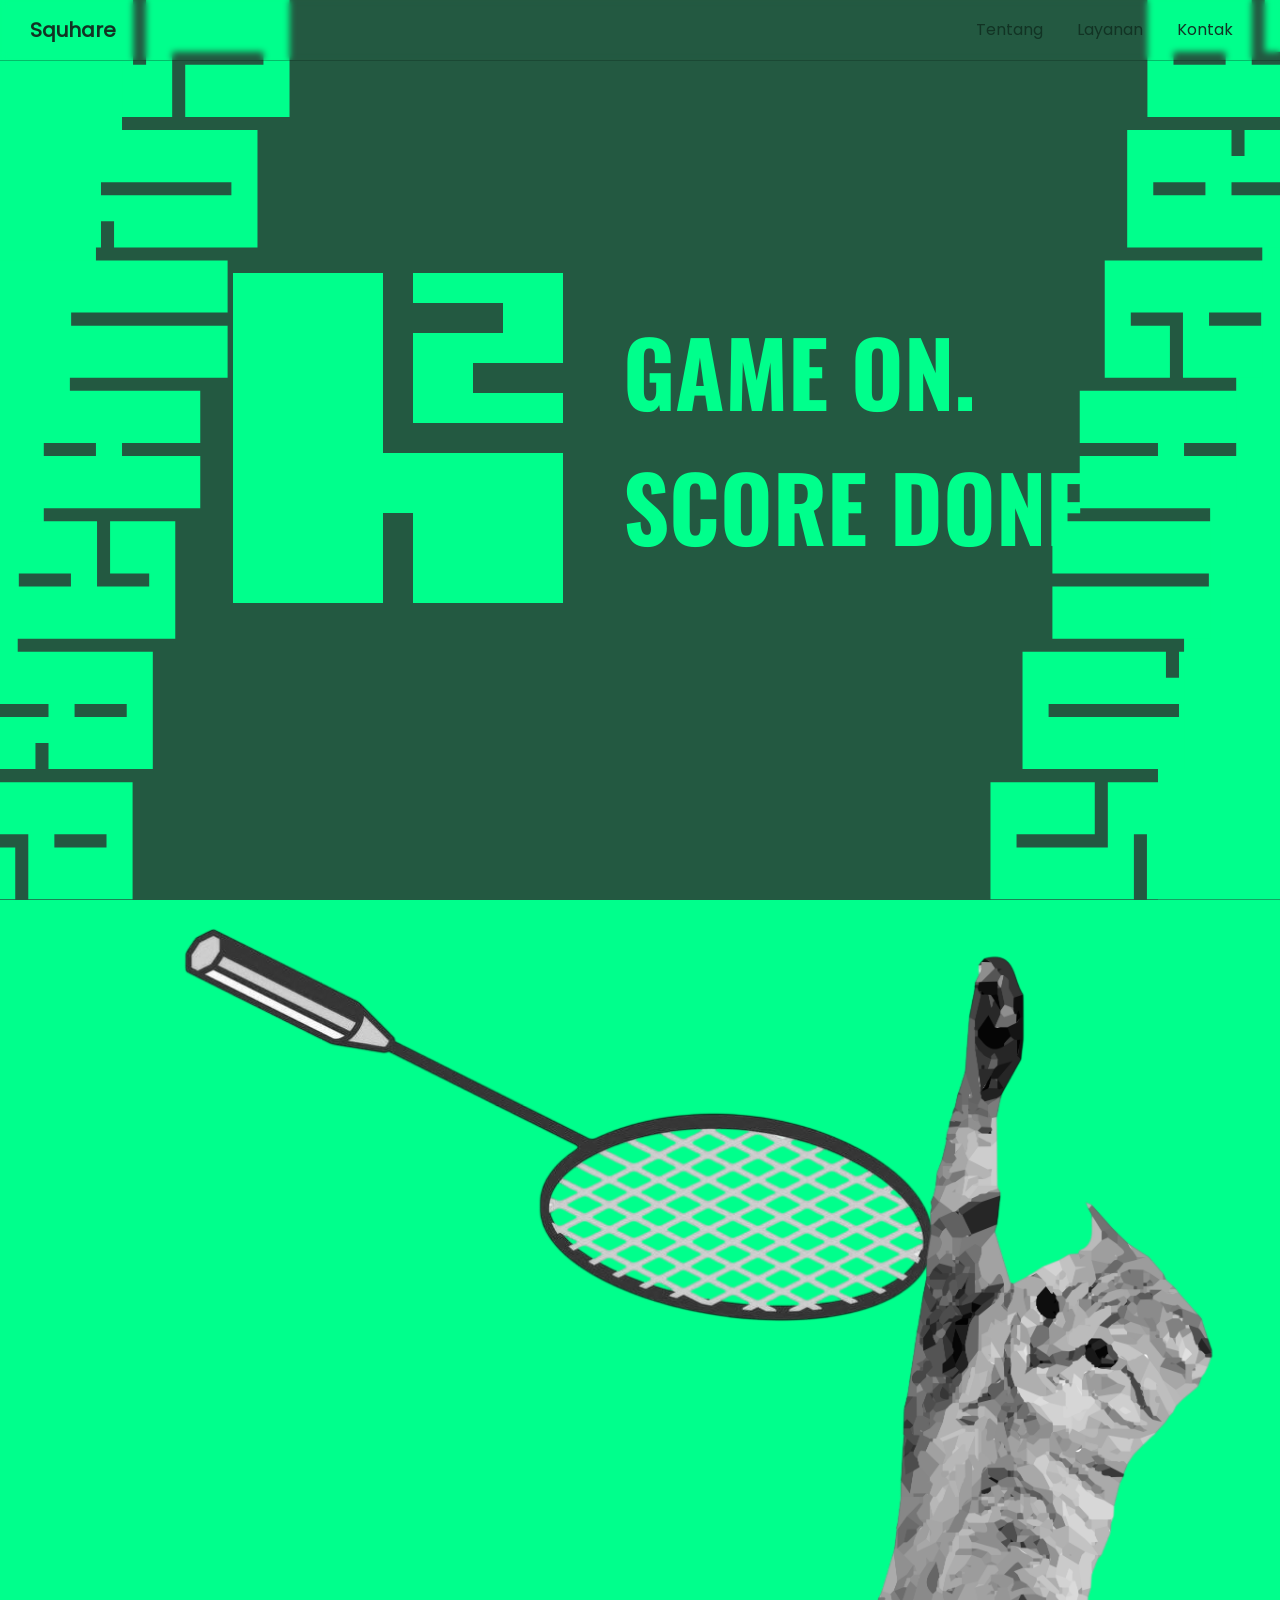
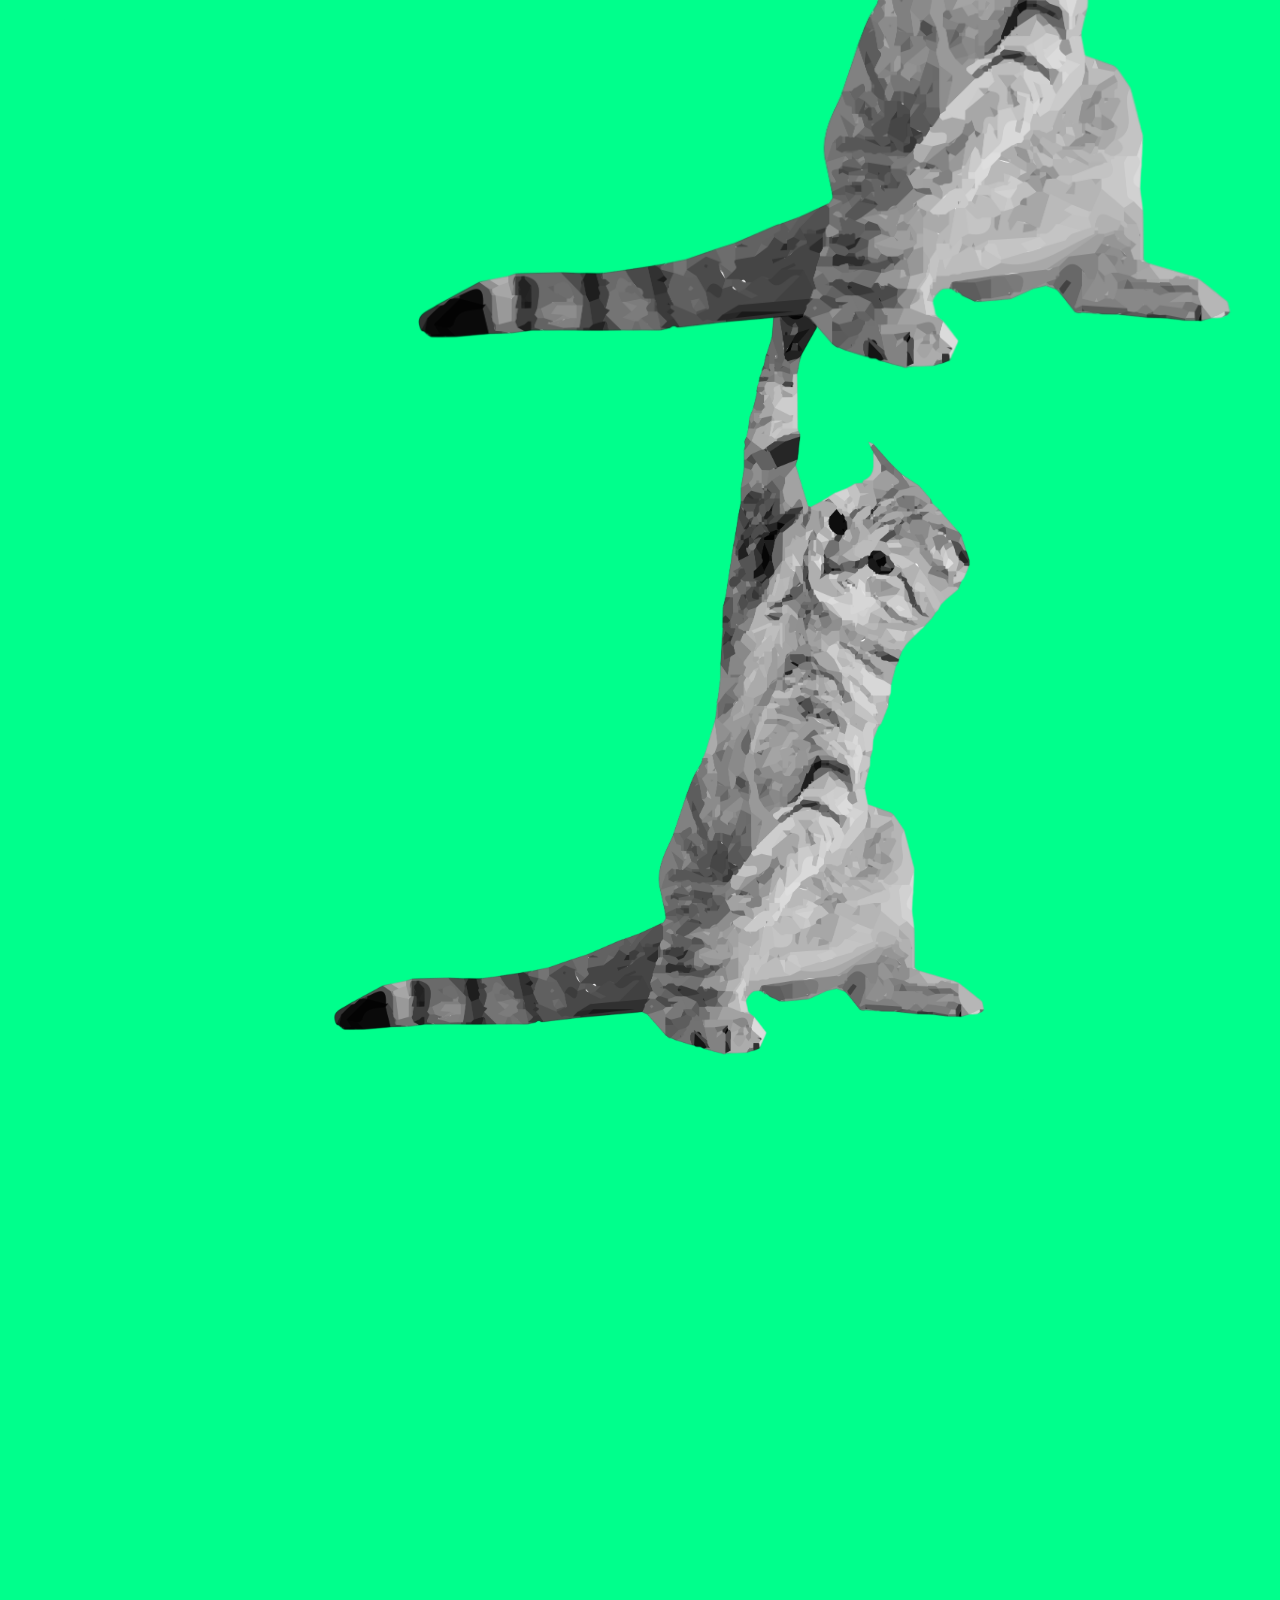
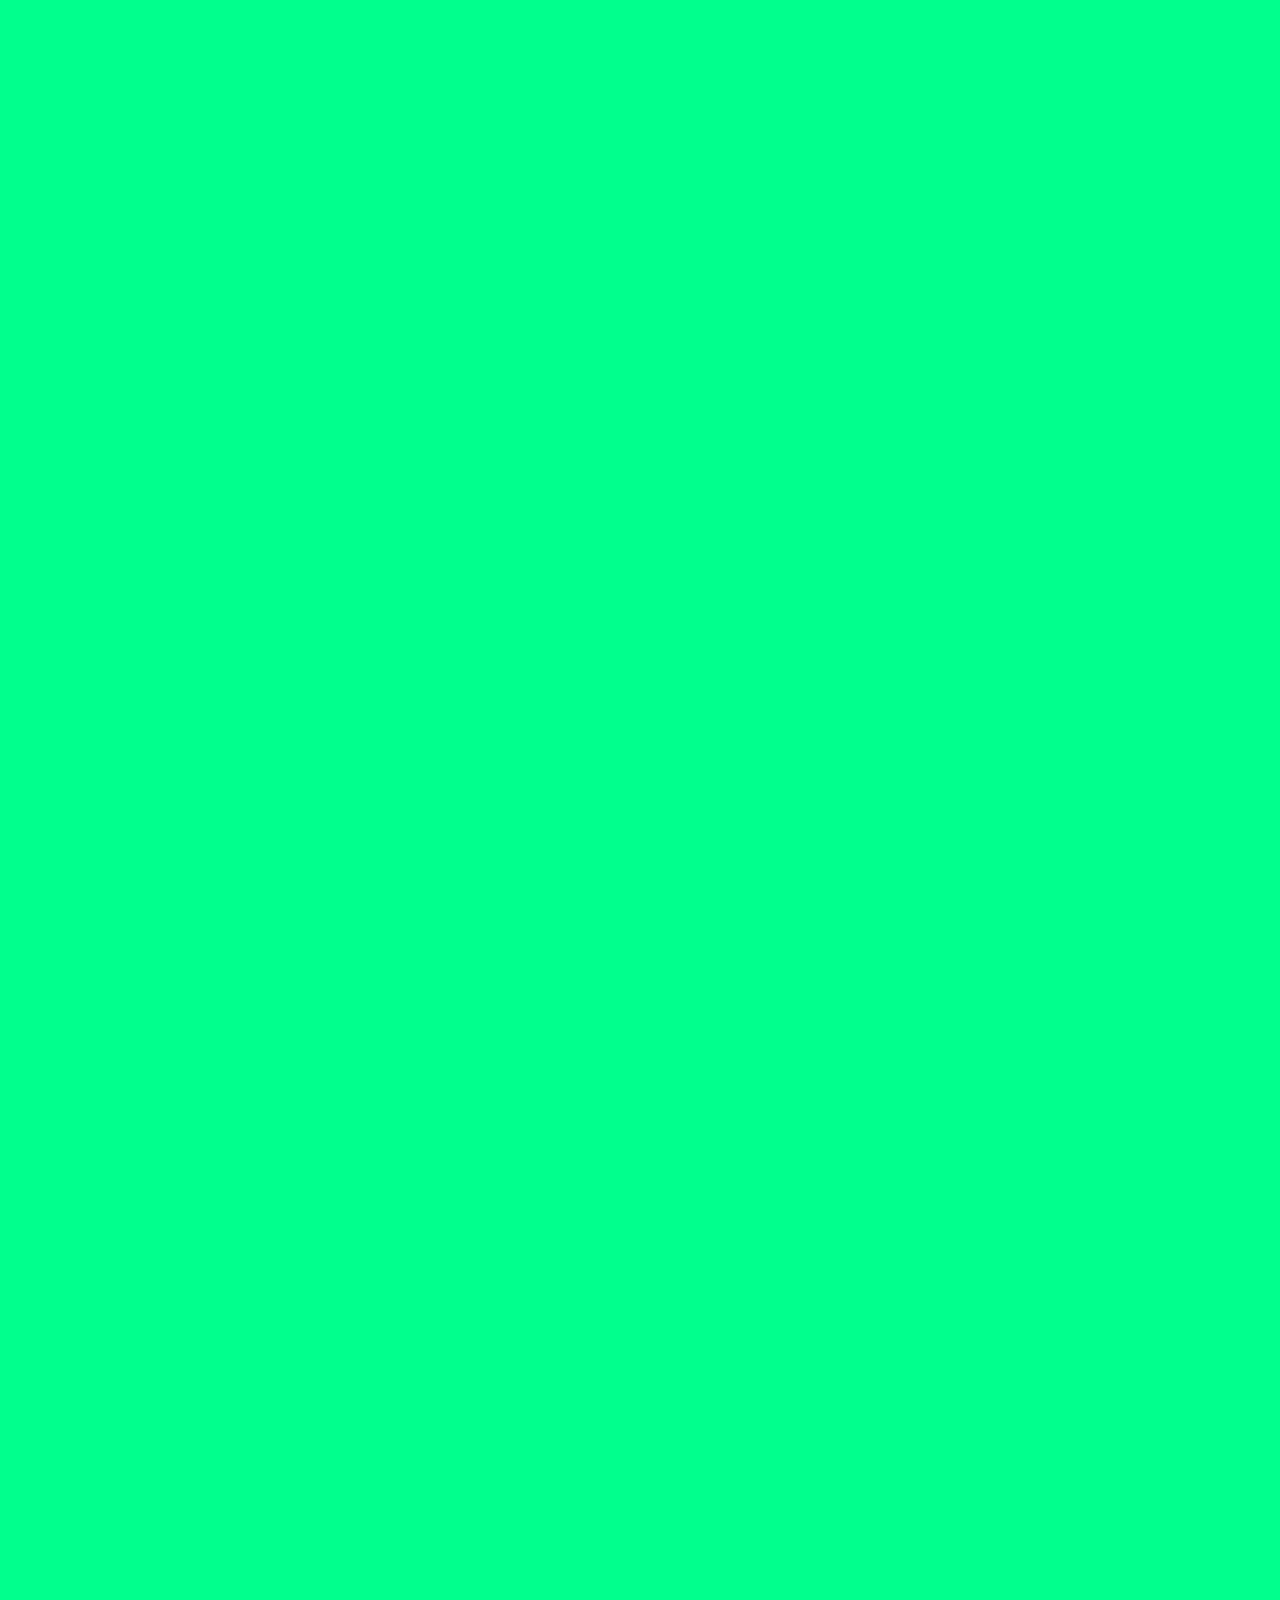
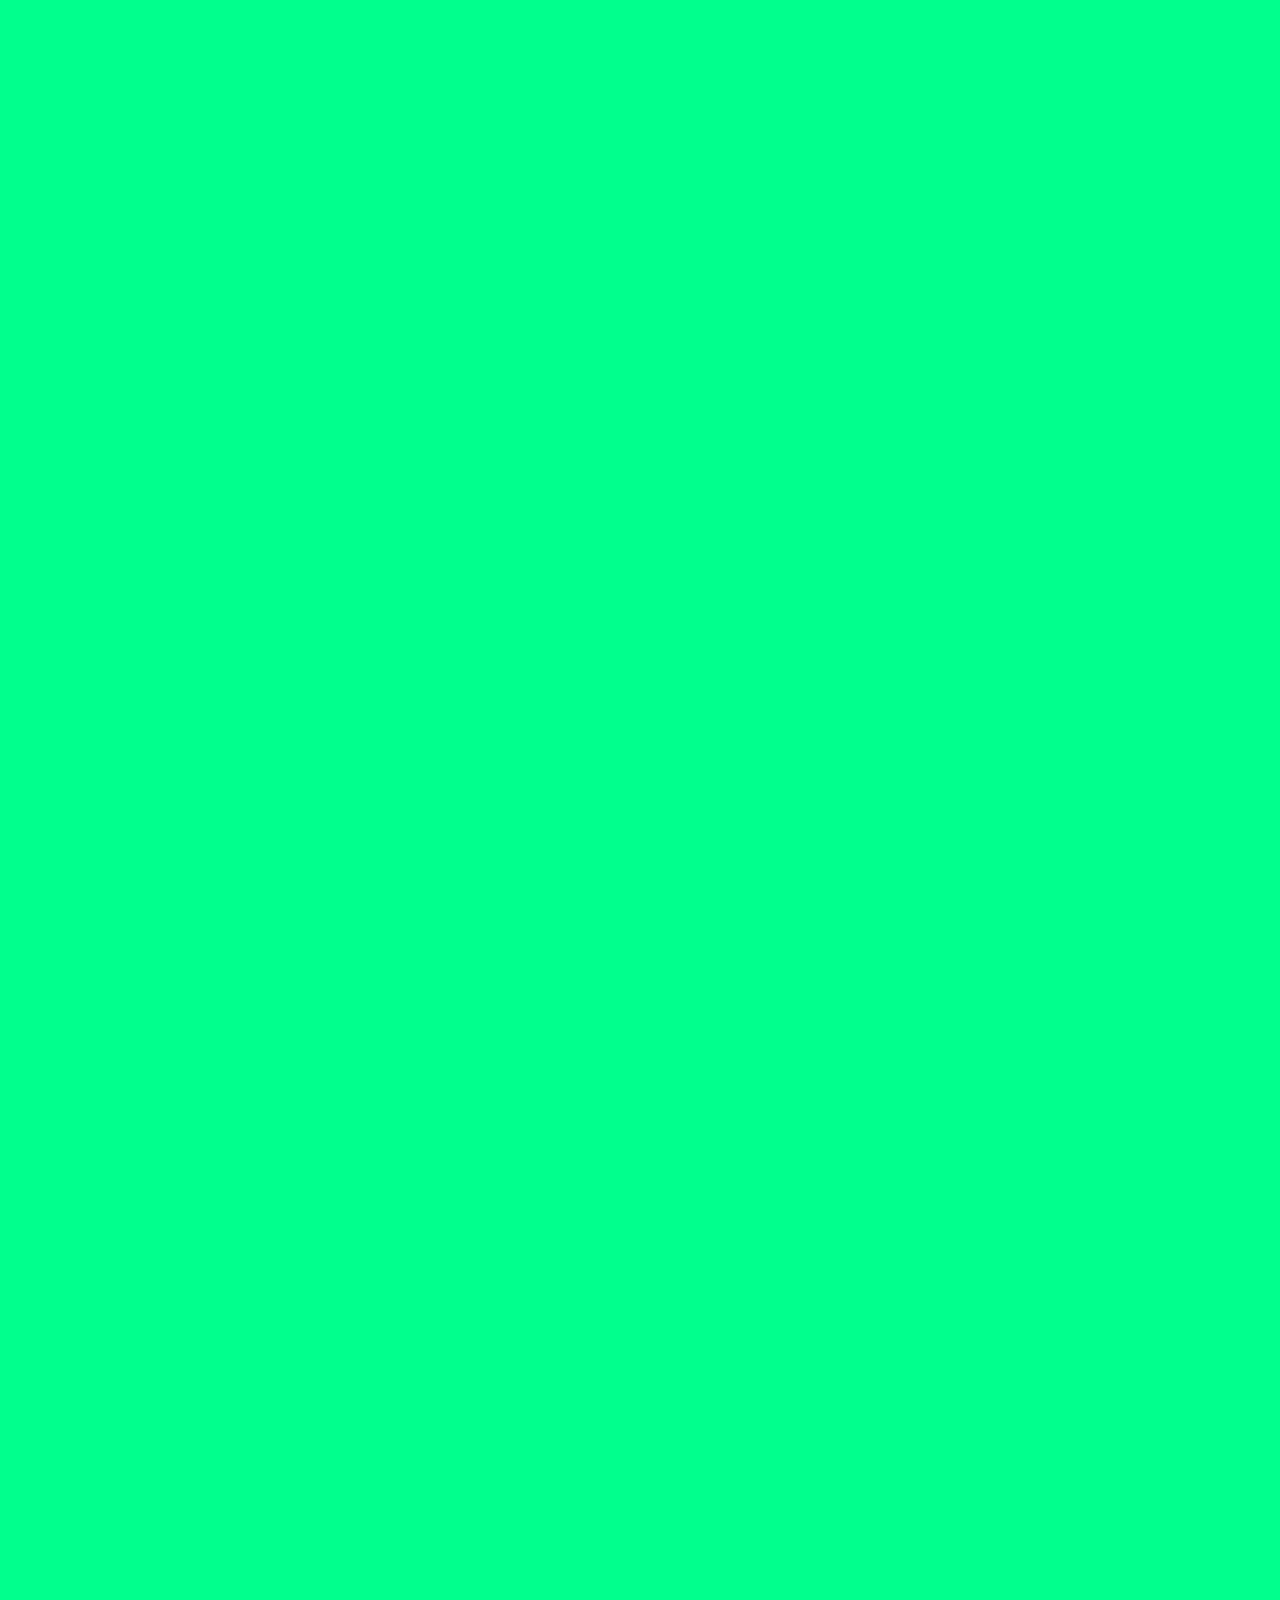
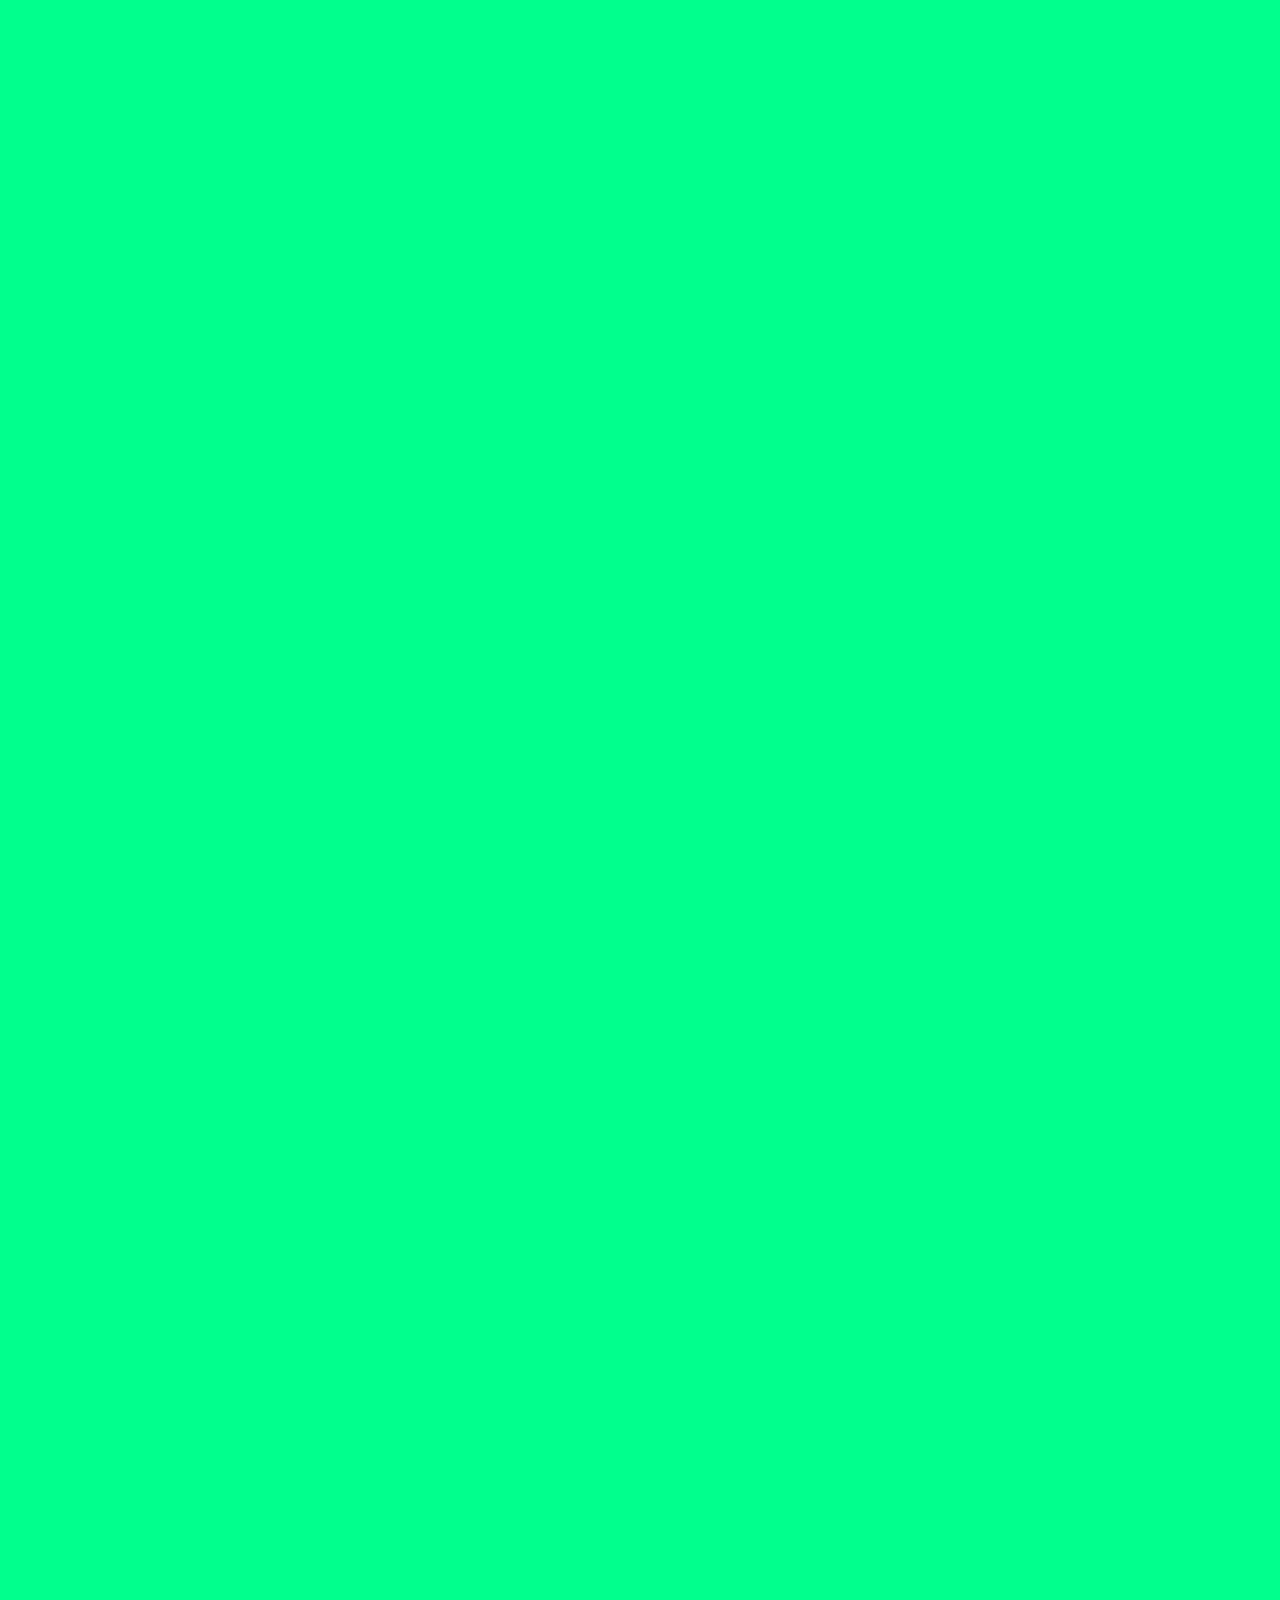
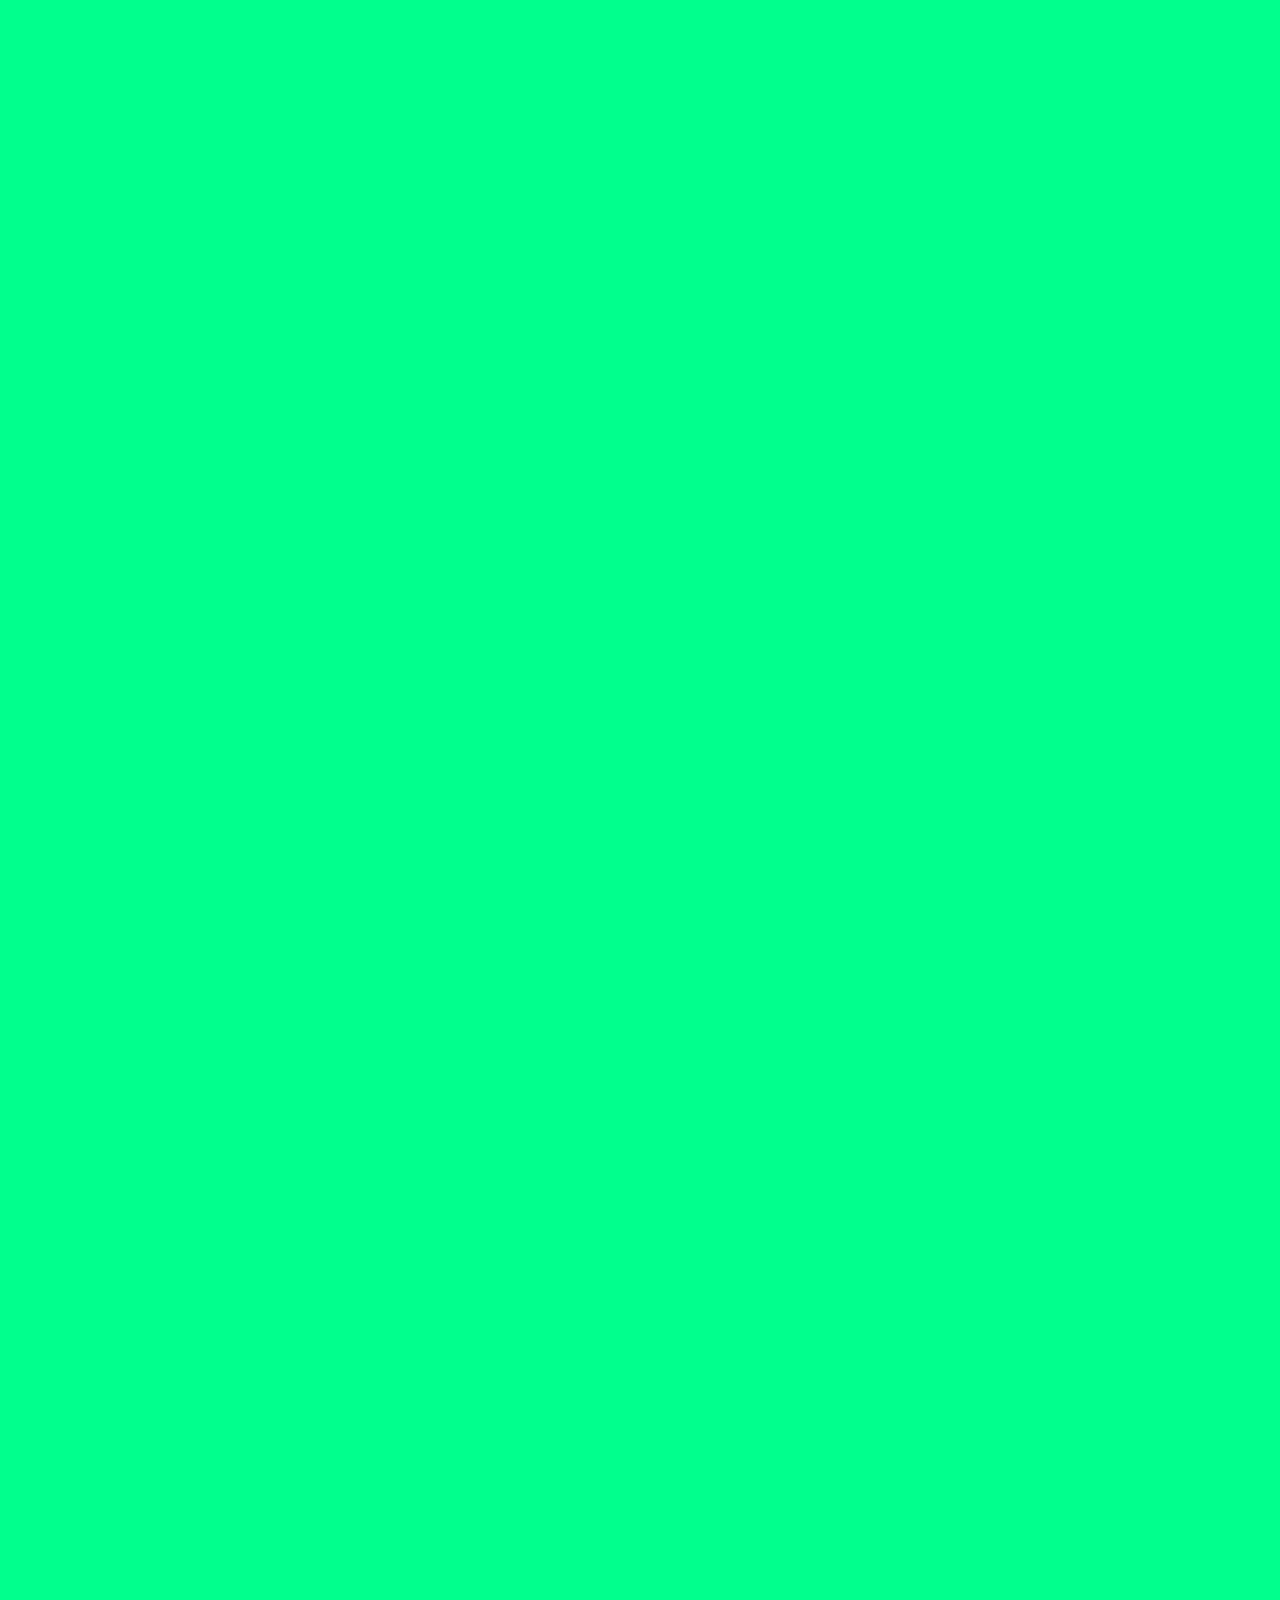
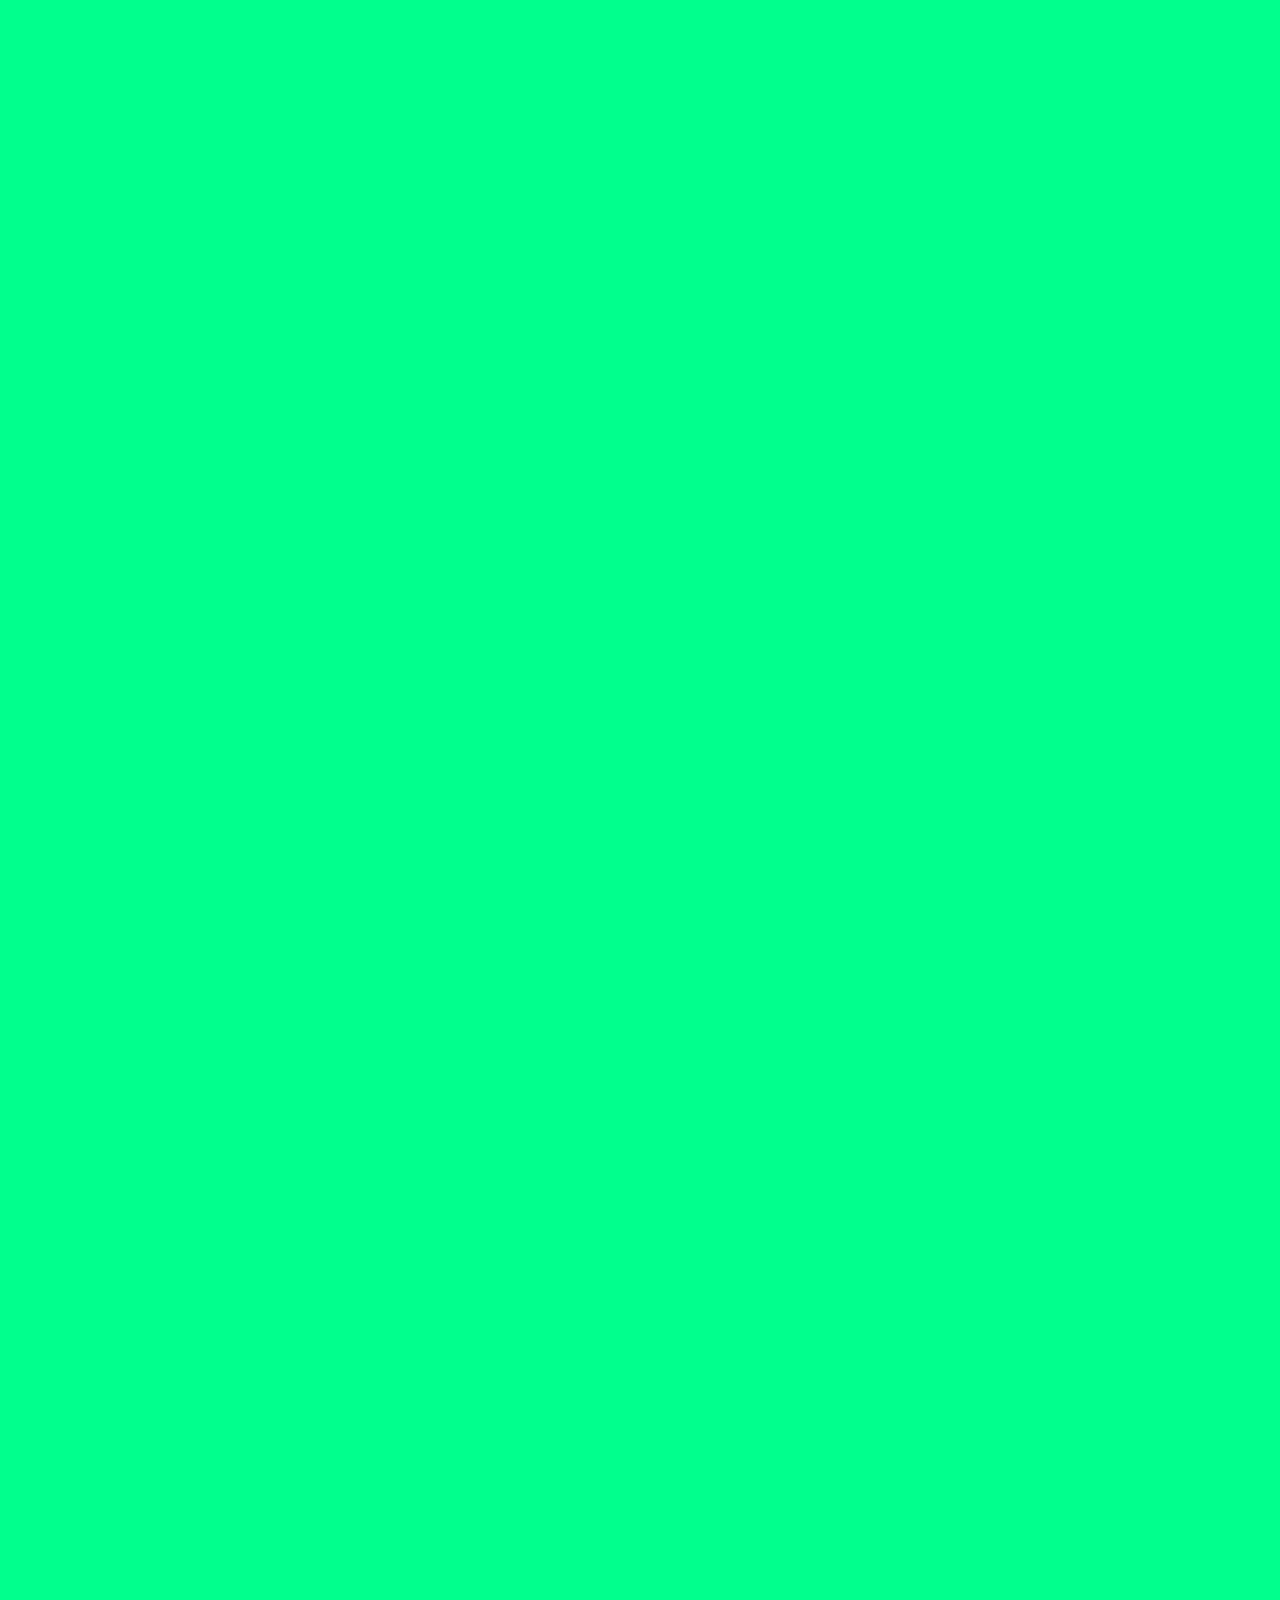
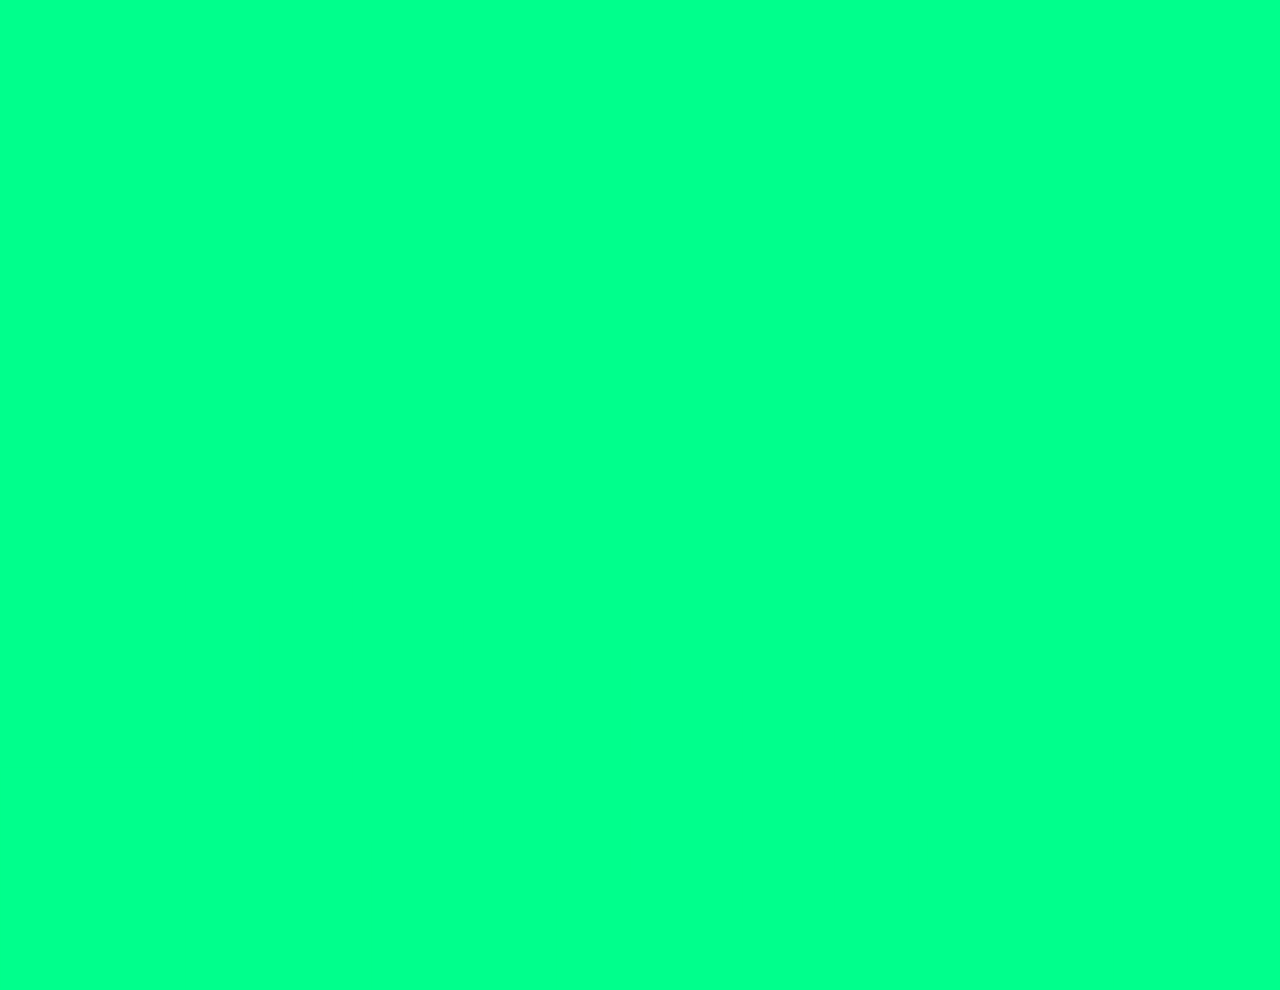
==== commit c3a81baa: "final v1" ====
--- a/about.html
+++ b/about.html
@@ -4,6 +4,7 @@
 <head>
   <meta charset="UTF-8" />
   <meta name="viewport" content="width=device-width, initial-scale=1.0" />
+  <link rel="shortcut icon" href="./assets/icons/squhare-transparent.png" type="image/x-icon">
   <title>Tentang</title>
   <link rel="stylesheet" href="./css/pages/about/about.css" />
 </head>
